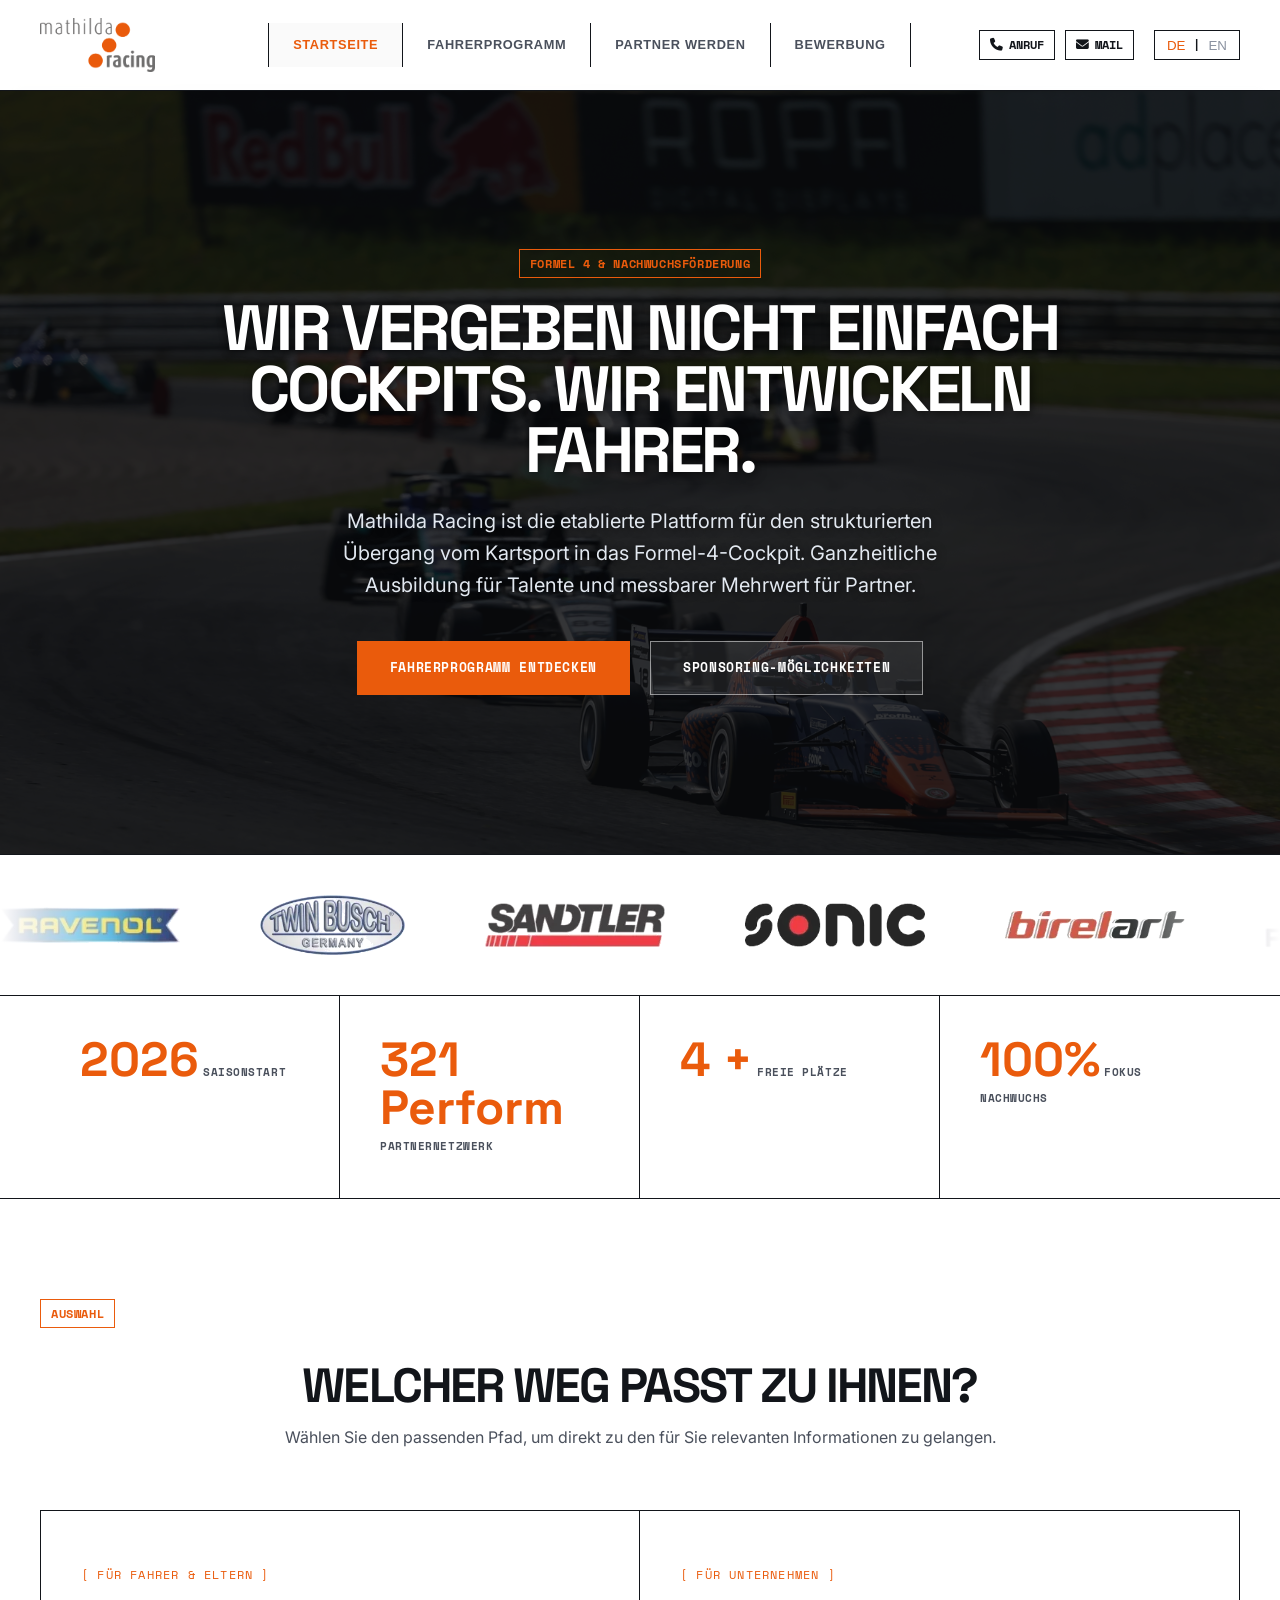
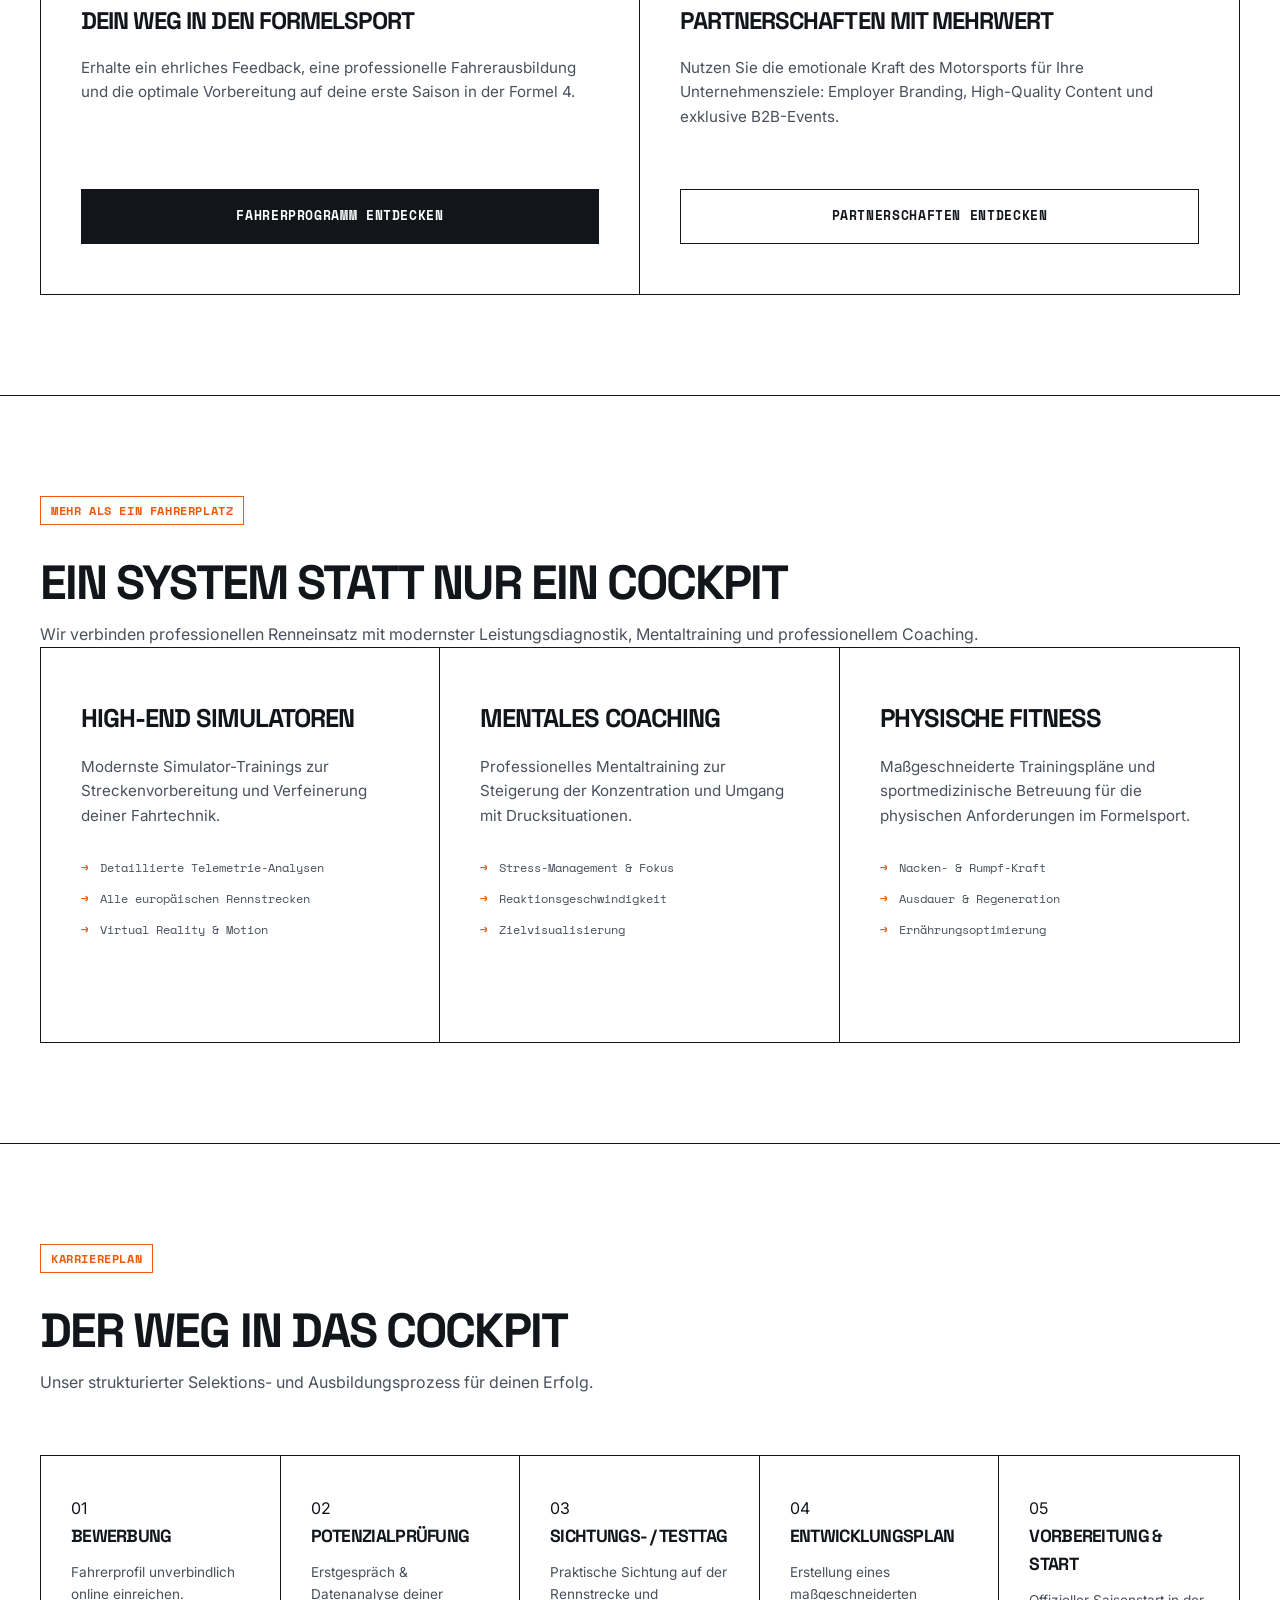
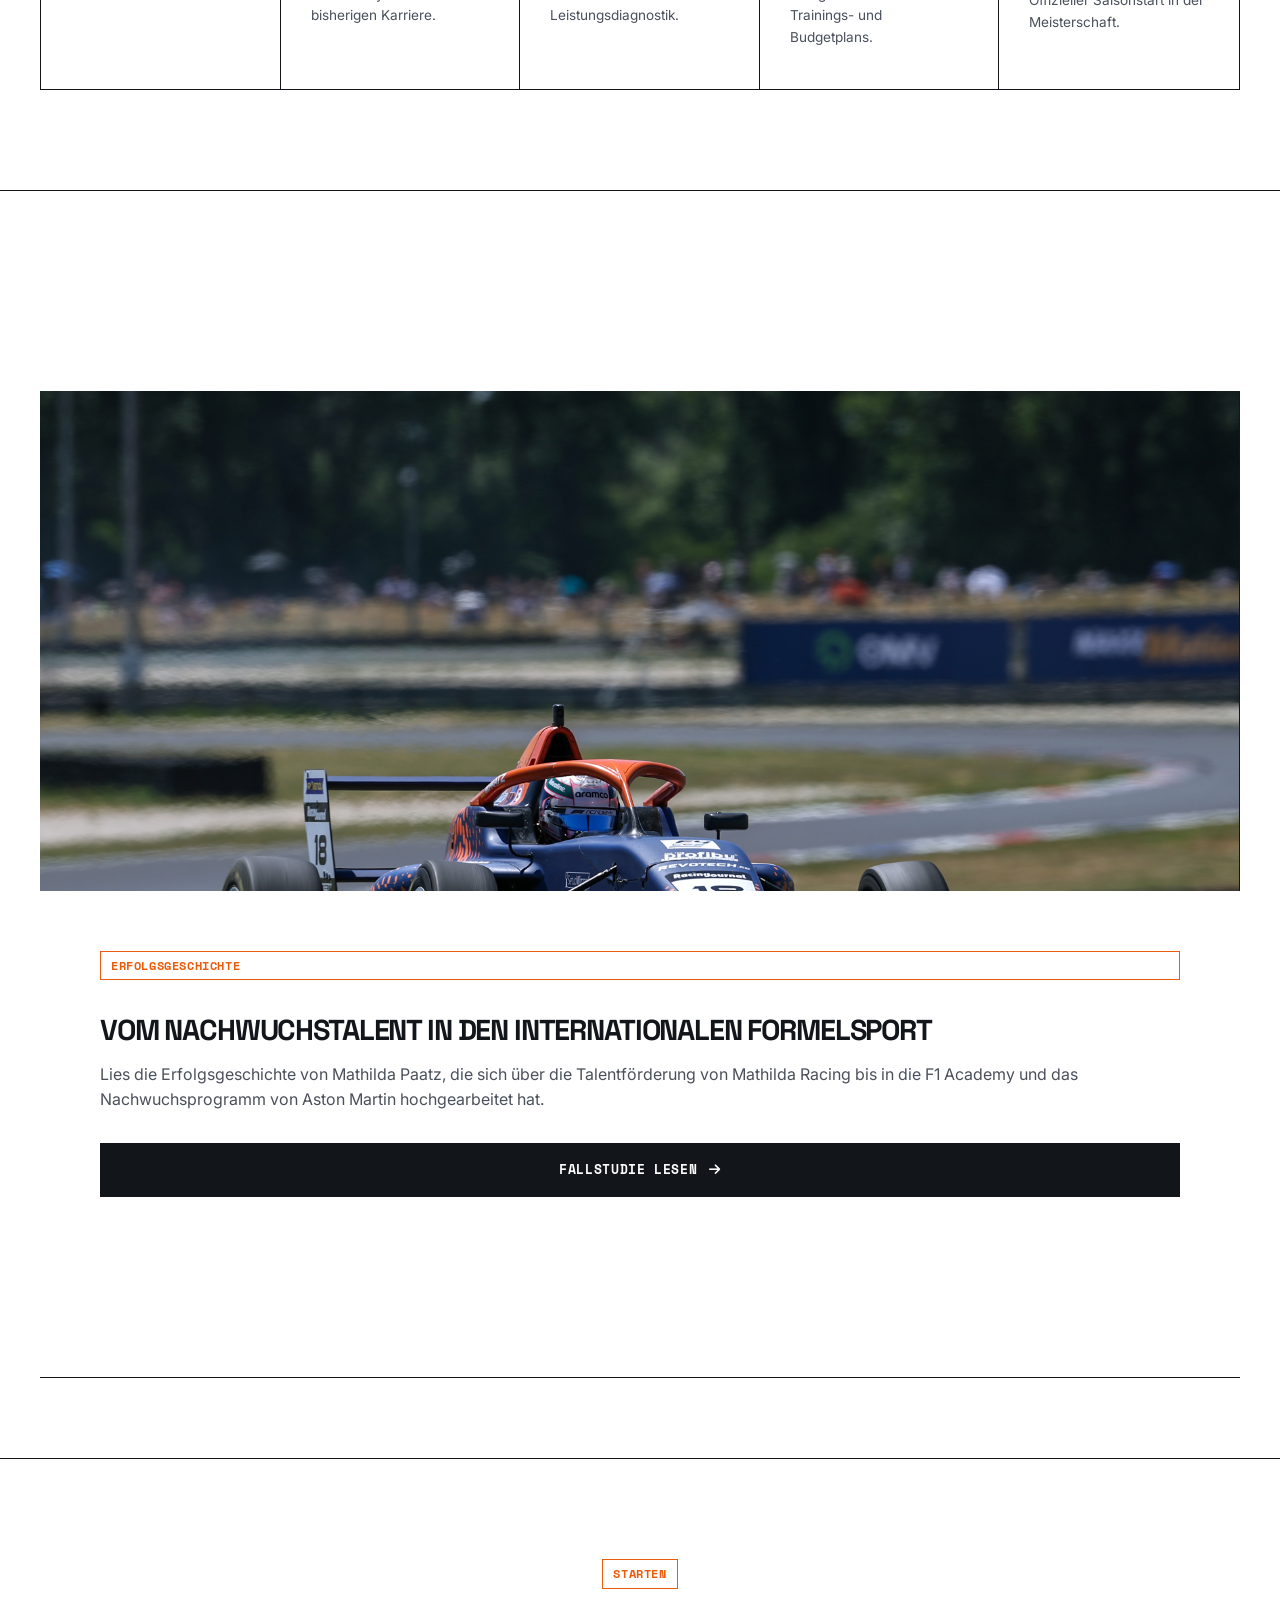
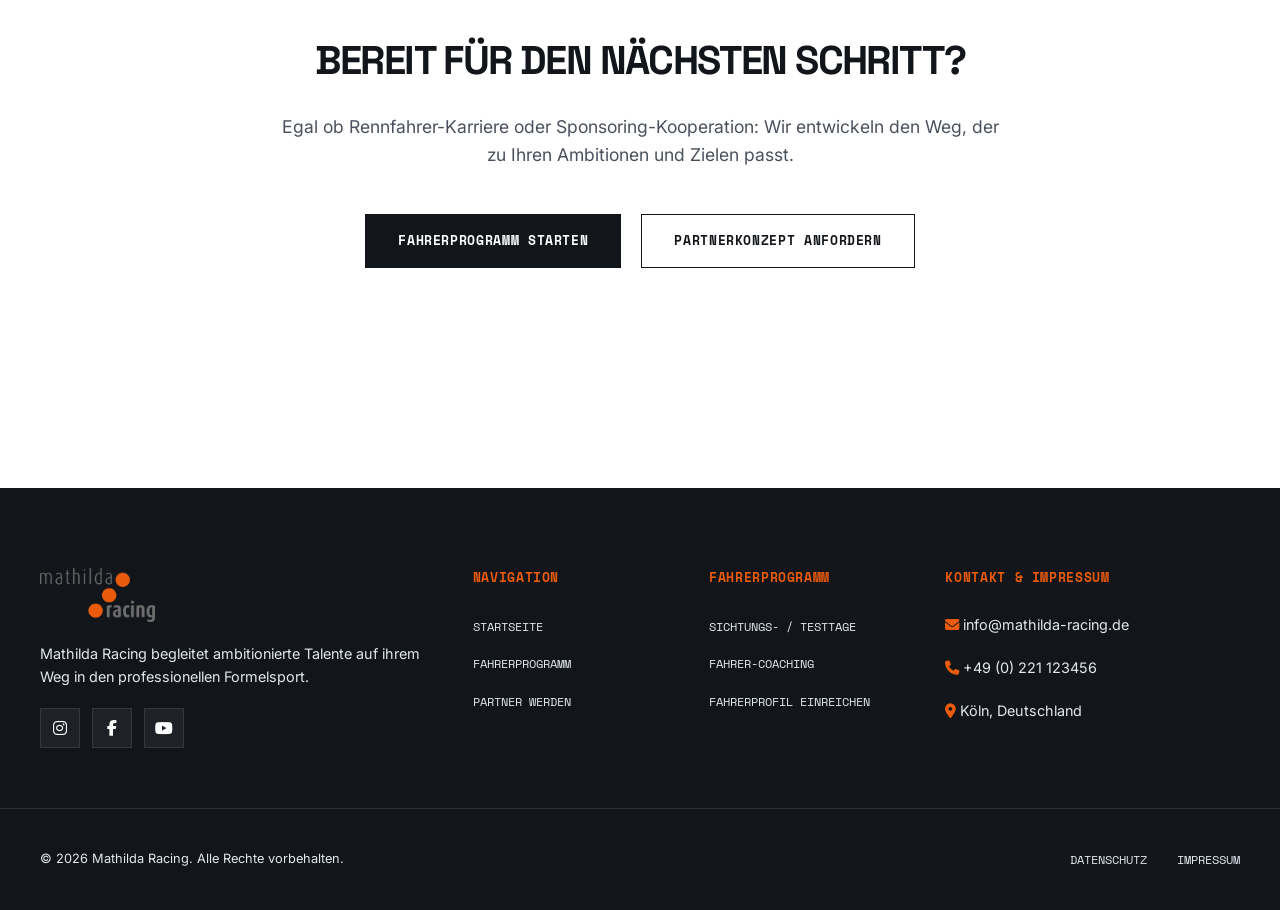
==== index.html @ 058fceb7 "style: eliminate hero page-section padding-bottom leak to center sponsor marquee vertically" ====
<!DOCTYPE html>
<html lang="de">
<head>
  <meta charset="UTF-8">
  <meta name="viewport" content="width=device-width, initial-scale=1.0">
  <title>Mathilda Racing | Fahrerentwicklung & Formel 4 Einstieg</title>
  
  <!-- CSS Link -->
  <link rel="stylesheet" href="style.css">
  
  <!-- FontAwesome Icons via CDN -->
  <link rel="stylesheet" href="https://cdnjs.cloudflare.com/ajax/libs/font-awesome/6.4.0/css/all.min.css">
</head>
<body>

  <!-- HEADER & NAVIGATION -->
  <header>
    <div class="container header-container">
      <a href="index.html" class="logo-wrapper">
        <img src="./downloaded_images/mathildaLogo-min-300x141-1.png" alt="Mathilda Racing Logo" id="site-logo">
      </a>
      
      <nav id="main-nav">
        <ul>
          <li><a href="index.html" class="active">Startseite</a></li>
          <li><a href="fahrerprogramm.html">Fahrerprogramm</a></li>
          <li><a href="partner.html">Partner werden</a></li>
          <li><a href="fahrerprogramm.html#apply" class="btn-navigate">Bewerbung</a></li>
        </ul>
      </nav>

      <div class="header-contact">
        <a href="tel:+49221123456" class="contact-btn"><i class="fas fa-phone"></i> <span>Anruf</span></a>
        <a href="mailto:info@mathilda-racing.de" class="contact-btn"><i class="fas fa-envelope"></i> <span>Mail</span></a>
      </div>

      <div class="lang-switcher">
        <button class="lang-btn active" data-lang="de">DE</button>
        <span class="lang-separator">|</span>
        <button class="lang-btn" data-lang="en">EN</button>
      </div>

      <button class="mobile-nav-toggle" aria-label="Navigation umschalten" id="mobile-toggle">
        <i class="fas fa-bars"></i>
      </button>
    </div>
  </header>

  <!-- MAIN CONTENT SECTIONS -->
  <main>

    <!-- HERO -->
    <section class="page-section active" style="padding-top:0; padding-bottom:0; min-height:85vh; display:flex; align-items:center; position:relative; overflow:hidden;">
      <div class="hero" style="width:100%; min-height:85vh;">
        <div class="hero-slideshow">
          <div class="hero-slide active" style="background-image: url('./downloaded_images/R1PF1729.jpeg');"></div>
          <div class="hero-slide" style="background-image: url('./downloaded_images/R3LF7283.jpeg');"></div>
          <div class="hero-slide" style="background-image: url('./downloaded_images/R5PF5544.jpeg');"></div>
          <div class="hero-slide" style="background-image: url('./downloaded_images/R6PF3329.jpeg');"></div>
        </div>
        <div class="hero-gradient-overlay"></div>
        <div class="container hero-container-inner">
          <div class="hero-content-wrapper" style="max-width:850px;">
            <span class="badge" data-i18n="hero-badge">Formel 4 & Nachwuchsförderung</span>
            <h1 data-i18n="hero-title" style="text-shadow: 2px 2px 10px rgba(0,0,0,0.6);">Wir vergeben nicht einfach Cockpits. Wir entwickeln Fahrer.</h1>
            <p class="sub-headline" data-i18n="hero-sub" style="text-shadow: 1px 1px 8px rgba(0,0,0,0.6);">Mathilda Racing ist die etablierte Plattform für den strukturierten Übergang vom Kartsport in das Formel-4-Cockpit. Ganzheitliche Ausbildung für Talente und messbarer Mehrwert für Partner.</p>
            <div class="hero-ctas">
              <a href="fahrerprogramm.html" class="btn btn-primary" data-i18n="hero-cta-driver">Fahrerprogramm entdecken</a>
              <a href="partner.html" class="btn btn-secondary" data-i18n="hero-cta-partner">Sponsoring-Möglichkeiten</a>
            </div>
          </div>
        </div>
      </div>
    </section>

    <!-- SPONSOREN MARQUEE BANNER -->
    <section class="sponsor-marquee-section">
      <div class="marquee-wrapper">
        <div class="marquee-track">
          <img src="./downloaded_images/ravenol.webp" alt="Ravenol Logo">
          <img src="./downloaded_images/twinbusch.webp" alt="Twin Busch Logo">
          <img src="./downloaded_images/sandtler.webp" alt="Sandtler Logo">
          <img src="./downloaded_images/sonic.webp" alt="Sonic Logo">
          <img src="./downloaded_images/birelart.webp" alt="Birel ART Logo">
          <img src="./downloaded_images/321perform.webp" alt="321 Perform Logo">
          <img src="./downloaded_images/injoy.webp" alt="Injoy Logo">
          <img src="./downloaded_images/profibu.webp" alt="Profibu Logo">
          <img src="./downloaded_images/stadtwaldpraxis.webp" alt="Stadtwaldpraxis Logo">
          <img src="./downloaded_images/tatuus.webp" alt="Tatuus Logo">
          
          <!-- Dupliziert für unendlichen Loop -->
          <img src="./downloaded_images/ravenol.webp" alt="Ravenol Logo">
          <img src="./downloaded_images/twinbusch.webp" alt="Twin Busch Logo">
          <img src="./downloaded_images/sandtler.webp" alt="Sandtler Logo">
          <img src="./downloaded_images/sonic.webp" alt="Sonic Logo">
          <img src="./downloaded_images/birelart.webp" alt="Birel ART Logo">
          <img src="./downloaded_images/321perform.webp" alt="321 Perform Logo">
          <img src="./downloaded_images/injoy.webp" alt="Injoy Logo">
          <img src="./downloaded_images/profibu.webp" alt="Profibu Logo">
          <img src="./downloaded_images/stadtwaldpraxis.webp" alt="Stadtwaldpraxis Logo">
          <img src="./downloaded_images/tatuus.webp" alt="Tatuus Logo">
        </div>
      </div>
    </section>

    <!-- TRUST BANNER -->
    <section class="trust-banner" style="border-bottom: 1px solid var(--border-color); background: var(--bg-primary);">
      <div class="container">
        <div class="trust-grid">
          <div class="trust-item">
            <span class="trust-number">2026</span>
            <span class="trust-text" data-i18n="trust-item-1">Saisonstart</span>
          </div>
          <div class="trust-item">
            <span class="trust-number">321 Perform</span>
            <span class="trust-text" data-i18n="trust-item-2">Partnernetzwerk</span>
          </div>
          <div class="trust-item">
            <span class="trust-number">4 +</span>
            <span class="trust-text" data-i18n="trust-item-3">Freie Plätze</span>
          </div>
          <div class="trust-item">
            <span class="trust-number">100%</span>
            <span class="trust-text" data-i18n="trust-item-4">Fokus Nachwuchs</span>
          </div>
        </div>
      </div>
    </section>

    <!-- AUDIENCE SEGMENTATION (DIE WEICHE) -->
    <section class="segmentation-section" style="padding: 100px 0; border-bottom: 1px solid var(--border-color);">
      <div class="container">
        <span class="badge" data-i18n="seg-badge">Auswahl</span>
        <h2 class="section-title" style="text-align: center;" data-i18n="seg-title">Welcher Weg passt zu Ihnen?</h2>
        <p class="section-subtitle" style="text-align: center; margin-bottom: 60px;" data-i18n="seg-subtitle">Wählen Sie den passenden Pfad, um direkt zu den für Sie relevanten Informationen zu gelangen.</p>
        
        <div class="grid-cards grid-2-col">
          <!-- Column Fahrer -->
          <div class="card" style="display: flex; flex-direction: column; justify-content: space-between;">
            <div>
              <span class="mono-label" style="color: var(--accent); font-family: var(--font-mono); font-size: 0.75rem; text-transform: uppercase;">[ Für Fahrer & Eltern ]</span>
              <h3 style="margin-top: 15px; font-size: 1.5rem;" data-i18n="seg-drv-title">Dein Weg in den Formelsport</h3>
              <p style="margin-top: 15px; font-size: 0.95rem; color: var(--text-secondary); line-height: 1.6;" data-i18n="seg-drv-desc">Erhalte ein ehrliches Feedback, eine professionelle Fahrerausbildung und die optimale Vorbereitung auf deine erste Saison in der Formel 4.</p>
            </div>
            <a href="fahrerprogramm.html" class="btn btn-primary" style="margin-top: 30px; display: block; text-align: center;" data-i18n="seg-drv-btn">Fahrerprogramm entdecken</a>
          </div>
          
          <!-- Column Partner -->
          <div class="card" style="display: flex; flex-direction: column; justify-content: space-between;">
            <div>
              <span class="mono-label" style="color: var(--accent); font-family: var(--font-mono); font-size: 0.75rem; text-transform: uppercase;">[ Für Unternehmen ]</span>
              <h3 style="margin-top: 15px; font-size: 1.5rem;" data-i18n="seg-sp-title">Partnerschaften mit Mehrwert</h3>
              <p style="margin-top: 15px; font-size: 0.95rem; color: var(--text-secondary); line-height: 1.6;" data-i18n="seg-sp-desc">Nutzen Sie die emotionale Kraft des Motorsports für Ihre Unternehmensziele: Employer Branding, High-Quality Content und exklusive B2B-Events.</p>
            </div>
            <a href="partner.html" class="btn btn-secondary" style="margin-top: 30px; display: block; text-align: center;" data-i18n="seg-sp-btn">Partnerschaften entdecken</a>
          </div>
        </div>
      </div>
    </section>

    <!-- OFFERING PREVIEW -->
    <section class="offering-section" style="border-bottom: 1px solid var(--border-color); padding: 100px 0;">
      <div class="container">
        <span class="badge" data-i18n="off-badge">Mehr als ein Fahrerplatz</span>
        <h2 class="section-title" data-i18n="off-title">Ein System statt nur ein Cockpit</h2>
        <p class="section-subtitle" data-i18n="off-subtitle">Wir verbinden professionellen Renneinsatz mit modernster Leistungsdiagnostik, Mentaltraining und professionellem Coaching.</p>
        
        <div class="grid-cards">
          <!-- Card 1 -->
          <div class="card">
            <h3 data-i18n="off-card-1-title">High-End Simulatoren</h3>
            <p data-i18n="off-card-1-desc">Modernste Simulator-Trainings zur Streckenvorbereitung und Verfeinerung deiner Fahrtechnik.</p>
            <ul class="card-list">
              <li data-i18n="off-card-1-feat-1">Detaillierte Telemetrie-Analysen</li>
              <li data-i18n="off-card-1-feat-2">Alle europäischen Rennstrecken</li>
              <li data-i18n="off-card-1-feat-3">Virtual Reality & Motion</li>
            </ul>
          </div>
          
          <!-- Card 2 -->
          <div class="card">
            <h3 data-i18n="off-card-2-title">Mentales Coaching</h3>
            <p data-i18n="off-card-2-desc">Professionelles Mentaltraining zur Steigerung der Konzentration und Umgang mit Drucksituationen.</p>
            <ul class="card-list">
              <li data-i18n="off-card-2-feat-1">Stress-Management & Fokus</li>
              <li data-i18n="off-card-2-feat-2">Reaktionsgeschwindigkeit</li>
              <li data-i18n="off-card-2-feat-3">Zielvisualisierung</li>
            </ul>
          </div>
          
          <!-- Card 3 -->
          <div class="card">
            <h3 data-i18n="off-card-3-title">Physische Fitness</h3>
            <p data-i18n="off-card-3-desc">Maßgeschneiderte Trainingspläne und sportmedizinische Betreuung für die physischen Anforderungen im Formelsport.</p>
            <ul class="card-list">
              <li data-i18n="off-card-3-feat-1">Nacken- & Rumpf-Kraft</li>
              <li data-i18n="off-card-3-feat-2">Ausdauer & Regeneration</li>
              <li data-i18n="off-card-3-feat-3">Ernährungsoptimierung</li>
            </ul>
          </div>
        </div>
      </div>
    </section>

    <!-- TIMELINE (Prozess) -->
    <section class="process-section" style="border-bottom: 1px solid var(--border-color); padding: 100px 0;">
      <div class="container">
        <span class="badge" data-i18n="proc-badge">Karriereplan</span>
        <h2 class="section-title" data-i18n="proc-title">Der Weg in das Cockpit</h2>
        <p class="section-subtitle" data-i18n="proc-subtitle">Unser strukturierter Selektions- und Ausbildungsprozess für deinen Erfolg.</p>
        
        <div class="timeline" style="margin-top: 60px;">
          <!-- Step 1 -->
          <div class="timeline-step">
            <div class="step-badge">01</div>
            <h4 data-i18n="proc-step-1-title">Bewerbung</h4>
            <p data-i18n="proc-step-1-desc">Fahrerprofil unverbindlich online einreichen.</p>
          </div>
          
          <!-- Step 2 -->
          <div class="timeline-step">
            <div class="step-badge">02</div>
            <h4 data-i18n="proc-step-2-title">Potenzialprüfung</h4>
            <p data-i18n="proc-step-2-desc">Erstgespräch & Datenanalyse deiner bisherigen Karriere.</p>
          </div>
          
          <!-- Step 3 -->
          <div class="timeline-step">
            <div class="step-badge">03</div>
            <h4 data-i18n="proc-step-3-title">Sichtungs- / Testtag</h4>
            <p data-i18n="proc-step-3-desc">Praktische Sichtung auf der Rennstrecke und Leistungsdiagnostik.</p>
          </div>
          
          <!-- Step 4 -->
          <div class="timeline-step">
            <div class="step-badge">04</div>
            <h4 data-i18n="proc-step-4-title">Entwicklungsplan</h4>
            <p data-i18n="proc-step-4-desc">Erstellung eines maßgeschneiderten Trainings- und Budgetplans.</p>
          </div>
          
          <!-- Step 5 -->
          <div class="timeline-step">
            <div class="step-badge">05</div>
            <h4 data-i18n="proc-step-5-title">Vorbereitung & Start</h4>
            <p data-i18n="proc-step-5-desc">Offizieller Saisonstart in der Meisterschaft.</p>
          </div>
        </div>
      </div>
    </section>

    <!-- CASE STUDY TEASER CARD -->
    <section class="teaser-section" style="border-bottom: 1px solid var(--border-color); padding: 80px 0;">
      <div class="container">
        <div class="case-study-teaser">
          <div class="teaser-image" style="background-image: url('./downloaded_images/R1PF8914.jpeg'); background-position: center top;"></div>
          <div class="teaser-content" style="padding: 60px;">
            <span class="badge" data-i18n="teaser-badge">Erfolgsgeschichte</span>
            <h3 data-i18n="teaser-title" style="font-size: 1.8rem; margin: 15px 0;">Vom Nachwuchstalent in den internationalen Formelsport</h3>
            <p data-i18n="teaser-desc" style="color: var(--text-secondary); line-height: 1.6; margin-bottom: 30px;">Lies die Erfolgsgeschichte von Mathilda Paatz, die sich über die Talentförderung von Mathilda Racing bis in die F1 Academy und das Nachwuchsprogramm von Aston Martin hochgearbeitet hat.</p>
            <a href="fahrerprogramm.html#case-study" class="btn btn-primary" data-i18n="teaser-btn">Fallstudie lesen <i class="fas fa-arrow-right"></i></a>
          </div>
        </div>
      </div>
    </section>

    <!-- CLOSING CTA BLOCK (Welcher Weg passt zu Ihnen?) -->
    <section class="closing-section" style="padding: 100px 0; text-align: center; background: rgba(255,255,255,0.01);">
      <div class="container" style="max-width: 800px; margin: 0 auto;">
        <span class="badge" data-i18n="close-badge">Starten</span>
        <h2 style="font-size: 2.5rem; margin: 20px 0;" data-i18n="close-title">Bereit für den nächsten Schritt?</h2>
        <p style="color: var(--text-secondary); font-size: 1.1rem; line-height: 1.6; margin-bottom: 45px;" data-i18n="close-desc">Egal ob Rennfahrer-Karriere oder Sponsoring-Kooperation: Wir entwickeln den Weg, der zu Ihren Ambitionen und Zielen passt.</p>
        <div style="display: flex; justify-content: center; gap: 20px;">
          <a href="fahrerprogramm.html" class="btn btn-primary" data-i18n="close-btn-drv">Fahrerprogramm starten</a>
          <a href="partner.html" class="btn btn-secondary" data-i18n="close-btn-sp">Partnerkonzept anfordern</a>
        </div>
      </div>
    </section>

  </main>

  <!-- FOOTER -->
  <footer>
    <div class="container footer-grid">
      <div class="footer-col">
        <div class="logo-wrapper" style="margin-bottom: 20px;">
          <img src="./downloaded_images/mathildaLogo-min-300x141-1.png" alt="Mathilda Racing Logo">
        </div>
        <p>Mathilda Racing begleitet ambitionierte Talente auf ihrem Weg in den professionellen Formelsport.</p>
        <div class="social-links">
          <a href="https://www.instagram.com/mathilda.racing/" target="_blank" class="social-btn" aria-label="Instagram"><i class="fab fa-instagram"></i></a>
          <a href="https://www.facebook.com/mathildaracing/" target="_blank" class="social-btn" aria-label="Facebook"><i class="fab fa-facebook-f"></i></a>
          <a href="https://www.youtube.com/" target="_blank" class="social-btn" aria-label="YouTube"><i class="fab fa-youtube"></i></a>
        </div>
      </div>

      <div class="footer-col">
        <h4>Navigation</h4>
        <ul class="footer-links">
          <li><a href="index.html">Startseite</a></li>
          <li><a href="fahrerprogramm.html">Fahrerprogramm</a></li>
          <li><a href="partner.html">Partner werden</a></li>
        </ul>
      </div>

      <div class="footer-col">
        <h4>Fahrerprogramm</h4>
        <ul class="footer-links">
          <li><a href="fahrerprogramm.html#program">Sichtungs- / Testtage</a></li>
          <li><a href="fahrerprogramm.html#program">Fahrer-Coaching</a></li>
          <li><a href="fahrerprogramm.html#apply">Fahrerprofil einreichen</a></li>
        </ul>
      </div>

      <div class="footer-col">
        <h4>Kontakt & Impressum</h4>
        <p><i class="fas fa-envelope text-accent"></i> info@mathilda-racing.de</p>
        <p><i class="fas fa-phone text-accent"></i> +49 (0) 221 123456</p>
        <p><i class="fas fa-location-dot text-accent"></i> Köln, Deutschland</p>
      </div>
    </div>

    <div class="container footer-bottom">
      <p>&copy; 2026 Mathilda Racing. Alle Rechte vorbehalten.</p>
      <div class="footer-legal-links">
        <a href="datenschutz.html">Datenschutz</a>
        <a href="impressum.html">Impressum</a>
      </div>
    </div>
  </footer>

  <!-- Script initialization -->
  <script src="translations.js"></script>
  <script src="app.js"></script>
</body>
</html>
---- style.css ----
@import url('https://fonts.googleapis.com/css2?family=Inter:wght@300;400;500;600;700&family=Space+Grotesk:wght@500;700;800&family=Space+Mono:wght@400;700&display=swap');

:root {
  --bg-primary: #ffffff;
  --bg-secondary: #fafafa;
  --bg-tertiary: #f2f2f5;
  --bg-card: #ffffff;
  
  --border-color: #12151a;
  --border-muted: #e2e8f0;
  
  --accent: #ea5b0c;
  --accent-hover: #ff7324;
  --accent-rgb: 234, 91, 12;
  
  --text-primary: #12151a;
  --text-secondary: #4a505c;
  --text-muted: #8a92a0;
  
  --font-display: 'Space Grotesk', sans-serif;
  --font-mono: 'Space Mono', monospace;
  --font-body: 'Inter', sans-serif;
  
  --transition: all 0.25s cubic-bezier(0.16, 1, 0.3, 1);
  --max-width: 1300px;
}

html {
  overflow-x: hidden;
  scroll-behavior: smooth;
}

* {
  box-sizing: border-box;
  margin: 0;
  padding: 0;
}

body {
  font-family: var(--font-body);
  background-color: var(--bg-primary);
  color: var(--text-primary);
  line-height: 1.6;
  overflow-x: hidden;
}

/* Custom Scrollbar */
::-webkit-scrollbar {
  width: 8px;
}
::-webkit-scrollbar-track {
  background: var(--bg-secondary);
}
::-webkit-scrollbar-thumb {
  background: var(--border-color);
}

/* Typography & Structural Elements */
h1, h2, h3, h4, h5, h6 {
  font-family: var(--font-display);
  font-weight: 800;
  letter-spacing: -0.04em; /* Tight editorial letter spacing */
  text-transform: uppercase;
  color: var(--text-primary);
}

p {
  color: var(--text-secondary);
}

a {
  color: inherit;
  text-decoration: none;
  transition: var(--transition);
}

img {
  max-width: 100%;
  height: auto;
  display: block;
}

.container {
  max-width: var(--max-width);
  margin: 0 auto;
  padding: 0 40px;
}

.text-accent {
  color: var(--accent);
}

/* Structural Badges */
.badge {
  display: inline-block;
  font-family: var(--font-mono);
  font-size: 0.75rem;
  font-weight: 700;
  text-transform: uppercase;
  color: var(--accent);
  background: transparent;
  border: 1px solid var(--accent);
  padding: 4px 10px;
  margin-bottom: 20px;
  letter-spacing: 0.05em;
}

.mono-label {
  font-family: var(--font-mono);
  font-size: 0.75rem;
  text-transform: uppercase;
  color: var(--text-muted);
  letter-spacing: 0.1em;
}

/* Custom Buttons (Editorial look) */
.btn {
  display: inline-flex;
  align-items: center;
  justify-content: center;
  padding: 16px 32px;
  font-family: var(--font-mono);
  font-weight: 700;
  font-size: 0.8rem;
  text-transform: uppercase;
  letter-spacing: 0.05em;
  cursor: pointer;
  transition: var(--transition);
  border-radius: 0;
  border: 1px solid var(--border-color);
  gap: 12px;
}

.btn-primary {
  background-color: var(--border-color);
  color: #ffffff;
}

.btn-primary:hover {
  background-color: var(--accent);
  border-color: var(--accent);
}

.btn-secondary {
  background-color: transparent;
  color: var(--text-primary);
}

.btn-secondary:hover {
  background-color: var(--bg-tertiary);
}

/* Header & Navigation */
header {
  position: fixed;
  top: 0;
  left: 0;
  width: 100%;
  z-index: 1000;
  background: rgba(255, 255, 255, 0.9);
  backdrop-filter: blur(10px);
  border-bottom: 1px solid var(--border-color);
  transition: var(--transition);
}

header.scrolled {
  padding: 5px 0;
}

.header-container {
  display: flex;
  justify-content: space-between;
  align-items: center;
  height: 90px;
  transition: var(--transition);
}

header.scrolled .header-container {
  height: 70px;
}

.logo-wrapper {
  display: flex;
  align-items: center;
  margin-right: 45px;
}

.logo-wrapper img {
  height: 54px;
  width: auto;
  object-fit: contain;
}

header.scrolled .logo-wrapper img {
  height: 44px;
}

nav {
  margin-left: auto;
  margin-right: auto;
}

nav ul {
  display: flex;
  list-style: none;
  border-left: 1px solid var(--border-color);
}

nav ul li {
  border-right: 1px solid var(--border-color);
}

nav ul li a {
  display: block;
  padding: 12px 24px;
  font-family: 'Plus Jakarta Sans', sans-serif;
  font-weight: 700;
  font-size: 0.8rem;
  text-transform: uppercase;
  letter-spacing: 0.05em;
  color: var(--text-secondary);
  white-space: nowrap;
}

nav ul li a:hover, nav ul li a.active {
  color: var(--accent);
  background: var(--bg-secondary);
}

.mobile-nav-toggle {
  display: none;
  background: transparent;
  border: 1px solid var(--border-color);
  width: 44px;
  height: 44px;
  color: var(--text-primary);
  font-size: 1.2rem;
  cursor: pointer;
  align-items: center;
  justify-content: center;
}

/* Main Area */
main {
  margin-top: 90px;
}

.page-section {
  display: none;
  opacity: 0;
  transition: opacity 0.4s ease;
  padding: 100px 0;
}

#home.page-section {
  padding: 0;
}

.page-section.active {
  display: block;
  opacity: 1;
}

/* ----------------- SECTION: HOME ----------------- */
/* Hero Section (Centered Dark Layout) */
.hero {
  position: relative;
  min-height: 85vh;
  display: flex;
  align-items: center;
  justify-content: center;
  text-align: center;
  border-bottom: 1px solid var(--border-color);
  overflow: hidden;
}

.hero-slideshow {
  position: absolute;
  top: 0;
  left: 0;
  width: 100%;
  height: 100%;
  z-index: 1;
  overflow: hidden;
  background-color: #0c0d10; /* Dark background prevents white-flashing during transitions */
}

.hero-slide {
  position: absolute;
  top: 0;
  left: 0;
  width: 100%;
  height: 100%;
  background-size: cover;
  background-position: center 38%; /* Vertically centers the drivers' faces/helmets */
  transform-origin: center 38%;    /* Zooms in/out directly from the faces to prevent cropping during animation */
  opacity: 0;
  transition: opacity 1.5s ease-in-out; /* Smooth cross-fade transition */
  filter: brightness(0.32) contrast(1.05); /* Darkened for strong contrast */
  transform: scale(1.02);
  animation: slowZoom 20s infinite alternate ease-in-out; /* Continuous zoom prevents snapping on class toggle */
}

.hero-slide.active {
  opacity: 1;
}

.hero-gradient-overlay {
  position: absolute;
  top: 0;
  left: 0;
  width: 100%;
  height: 100%;
  z-index: 2;
  background: rgba(18, 21, 26, 0.45); /* Extra dark layer */
}

.hero-container-inner {
  position: relative;
  z-index: 3;
  width: 100%;
  display: flex;
  justify-content: center;
}

.hero-content-wrapper {
  max-width: 850px;
  display: flex;
  flex-direction: column;
  align-items: center;
  text-align: center;
}

.hero h1 {
  font-size: 4rem;
  line-height: 0.95;
  margin-bottom: 24px;
  font-weight: 800;
  color: #ffffff !important;
}

.hero .text-gradient {
  background: linear-gradient(135deg, #ffffff 45%, #ffb380 100%);
  -webkit-background-clip: text;
  -webkit-text-fill-color: transparent;
}

.hero .sub-headline {
  font-size: 1.25rem;
  color: #e2e8f0; /* Crisp light silver for readability */
  margin-bottom: 40px;
  max-width: 650px;
}

.hero-ctas {
  display: flex;
  justify-content: center;
  gap: 20px;
}

.hero-ctas .btn-primary {
  background-color: var(--accent) !important;
  border-color: var(--accent) !important;
  color: #ffffff !important;
}

.hero-ctas .btn-primary:hover {
  background-color: var(--accent-hover) !important;
  border-color: var(--accent-hover) !important;
}

.hero-ctas .btn-secondary {
  color: #ffffff !important;
  border: 1px solid rgba(255, 255, 255, 0.5) !important;
  background: rgba(255, 255, 255, 0.08) !important;
}

.hero-ctas .btn-secondary:hover {
  background: #ffffff !important;
  color: #000000 !important;
  border-color: #ffffff !important;
}

/* Trust Banner (Datasheet layout) */
.trust-banner {
  background: var(--bg-secondary);
  border-bottom: 1px solid var(--border-color);
}

.trust-grid {
  display: grid;
  grid-template-columns: repeat(4, 1fr);
}

.trust-item {
  padding: 40px;
  border-right: 1px solid var(--border-color);
}

.trust-item:last-child {
  border-right: none;
}

.trust-number {
  font-family: var(--font-display);
  font-size: 3rem;
  font-weight: 800;
  color: var(--accent);
  line-height: 1;
  margin-bottom: 10px;
}

.trust-text {
  font-family: var(--font-mono);
  font-size: 0.7rem;
  color: var(--text-secondary);
  text-transform: uppercase;
  letter-spacing: 0.05em;
  font-weight: 700;
}

/* Offering / Bento Grid (Strict Outlines) */
.offering-section {
  padding: 120px 0;
  border-bottom: 1px solid var(--border-color);
}

.section-header-editorial {
  display: flex;
  justify-content: space-between;
  align-items: flex-end;
  margin-bottom: 60px;
  border-bottom: 1px solid var(--border-color);
  padding-bottom: 30px;
}

.section-title {
  font-size: 3rem;
}

.grid-cards {
  display: grid;
  grid-template-columns: repeat(3, 1fr);
  border: 1px solid var(--border-color);
}

.grid-cards.grid-2-col {
  grid-template-columns: repeat(2, 1fr);
}

.card {
  background: var(--bg-card);
  padding: 50px 40px;
  border-right: 1px solid var(--border-color);
  transition: var(--transition);
  display: flex;
  flex-direction: column;
}

.card:last-child {
  border-right: none;
}

.card:hover {
  background: var(--bg-secondary);
}

.card-icon {
  font-size: 2.5rem;
  color: var(--accent);
  margin-bottom: 30px;
}

.card h3 {
  font-size: 1.6rem;
  margin-bottom: 16px;
}

.card p {
  font-size: 0.95rem;
  margin-bottom: 30px;
  flex-grow: 1;
}

.card-list {
  list-style: none;
  margin-bottom: 40px;
}

.card-list li {
  font-family: var(--font-mono);
  font-size: 0.75rem;
  color: var(--text-secondary);
  margin-bottom: 12px;
  display: flex;
  align-items: center;
  gap: 12px;
}

.card-list li::before {
  content: '→';
  color: var(--accent);
  font-weight: bold;
}

/* Timeline Flow (Structural Grid) */
.process-section {
  padding: 120px 0;
  border-bottom: 1px solid var(--border-color);
}

.timeline {
  display: grid;
  grid-template-columns: repeat(5, 1fr);
  border: 1px solid var(--border-color);
  margin-top: 60px;
}

.timeline-step {
  padding: 40px 30px;
  border-right: 1px solid var(--border-color);
  position: relative;
  transition: var(--transition);
}

.timeline-step:last-child {
  border-right: none;
}

.timeline-step:hover {
  background: var(--bg-secondary);
}

.timeline-number {
  font-family: var(--font-mono);
  font-size: 2.5rem;
  font-weight: 700;
  color: var(--accent);
  margin-bottom: 20px;
  opacity: 0.3;
  transition: var(--transition);
}

.timeline-step:hover .timeline-number {
  opacity: 1;
}

.timeline-step h4 {
  font-size: 1.1rem;
  margin-bottom: 12px;
}

.timeline-step p {
  font-size: 0.85rem;
}

/* Case Study Teaser Box (Editorial Asymmetrical) */
.case-study-teaser {
  padding: 120px 0;
  border-bottom: 1px solid var(--border-color);
}

.teaser-box {
  display: grid;
  grid-template-columns: 1.1fr 1fr;
  border: 1px solid var(--border-color);
}

.teaser-image {
  height: 100%;
  min-height: 500px;
  background-size: cover;
  background-position: center top; /* Align to top to prevent cropping heads or cars */
  border-right: 1px solid var(--border-color);
}

.teaser-content {
  padding: 60px;
  display: flex;
  flex-direction: column;
  justify-content: center;
}

.teaser-content h3 {
  font-size: 2.2rem;
  margin-bottom: 20px;
  line-height: 1.1;
}

.teaser-content p {
  margin-bottom: 40px;
}

/* Call to Action Block */
.cta-block {
  text-align: center;
  padding: 150px 40px;
  background: var(--bg-secondary);
  border-bottom: 1px solid var(--border-color);
}

.cta-block h2 {
  font-size: 3.5rem;
  line-height: 0.95;
  margin-bottom: 24px;
}

.cta-block p {
  max-width: 600px;
  margin: 0 auto 40px;
  font-size: 1.1rem;
}

/* ----------------- SECTION: PROGRAM ----------------- */
.phases-grid {
  display: grid;
  grid-template-columns: repeat(3, 1fr);
  border: 1px solid var(--border-color);
  margin-top: 60px;
  margin-bottom: 80px;
}

.phase-card {
  padding: 50px 40px;
  border-right: 1px solid var(--border-color);
  background: var(--bg-card);
}

.phase-card:last-child {
  border-right: none;
}

.phase-header {
  display: flex;
  justify-content: space-between;
  align-items: flex-end;
  margin-bottom: 30px;
  border-bottom: 1px solid var(--border-color);
  padding-bottom: 20px;
}

.phase-number {
  font-family: var(--font-mono);
  font-size: 2rem;
  color: var(--accent);
  opacity: 0.5;
}

.phase-card h3 {
  font-size: 1.5rem;
}

.phase-list {
  list-style: none;
}

.phase-list li {
  font-size: 0.95rem;
  color: var(--text-secondary);
  padding: 12px 0;
  border-bottom: 1px solid var(--border-muted);
  display: flex;
  align-items: flex-start;
  gap: 12px;
}

.phase-list li:last-child {
  border-bottom: none;
}

.phase-list li::before {
  content: '▸';
  color: var(--accent);
}

/* Parent Info Center */
.parent-info-box {
  border: 1px solid var(--border-color);
  padding: 60px;
  margin: 80px 0;
  background: var(--bg-secondary);
}

.parent-info-content h3 {
  font-size: 2rem;
  margin-bottom: 20px;
  display: flex;
  align-items: center;
  gap: 16px;
}

.parent-info-grid {
  display: grid;
  grid-template-columns: repeat(2, 1fr);
  gap: 40px;
  margin-top: 40px;
}

.parent-item h4 {
  font-size: 1.15rem;
  margin-bottom: 12px;
}

.parent-item p {
  font-size: 0.9rem;
}

/* Pathways & Pricing */
.pathway-section {
  padding: 100px 0;
}

.pricing-grid {
  display: grid;
  grid-template-columns: repeat(4, 1fr);
  border: 1px solid var(--border-color);
  margin-top: 60px;
}

.partner-pricing .pricing-grid {
  grid-template-columns: repeat(3, 1fr);
}

.price-card {
  background: var(--bg-card);
  padding: 40px 30px;
  border-right: 1px solid var(--border-color);
  text-align: left;
  display: flex;
  flex-direction: column;
  position: relative;
}

.price-card:last-child {
  border-right: none;
}

.price-card.featured {
  background: var(--bg-secondary);
}

.price-card.featured::after {
  content: '[ BEST OPTION ]';
  position: absolute;
  top: 24px;
  right: 24px;
  font-family: var(--font-mono);
  font-weight: 700;
  font-size: 0.65rem;
  color: var(--accent);
}

.price-card h3 {
  font-size: 1.3rem;
  margin-bottom: 8px;
}

.price-card p {
  font-size: 0.9rem;
  color: var(--text-secondary);
  line-height: 1.5;
  min-height: 65px; /* Ensures all descriptions take up the same vertical space for perfect grid alignment */
  margin-bottom: 20px;
}

.price-tag {
  font-family: var(--font-mono);
  font-size: 1.25rem;
  font-weight: 700;
  color: var(--accent);
  margin: 20px 0;
  border-bottom: 1px solid var(--border-color);
  padding-bottom: 10px;
}

.price-features {
  list-style: none;
  margin-bottom: 30px;
  flex-grow: 1;
}

.price-features li {
  font-size: 0.85rem;
  color: var(--text-secondary);
  margin-bottom: 12px;
  display: flex;
  gap: 8px;
}

.price-features li::before {
  content: '·';
  color: var(--accent);
  font-weight: 900;
}

/* ----------------- SECTION: FAHRER ----------------- */
.case-study-hero {
  display: grid;
  grid-template-columns: 1.1fr 1fr;
  border: 1px solid var(--border-color);
  margin-top: 60px;
  margin-bottom: 60px;
}

.case-study-media {
  display: flex;
}

.case-study-media img {
  width: 100%;
  height: 100%;
  min-height: 500px;
  object-fit: cover;
  object-position: center top; /* Prevent Mathilda's head from being cut off in portrait photo */
  border-right: 1px solid var(--border-color);
}

.case-study-text {
  padding: 60px;
  display: flex;
  flex-direction: column;
  justify-content: center;
}

.case-study-text h2 {
  font-size: 2.5rem;
  margin-bottom: 20px;
  line-height: 1.05;
}

.driver-stats-grid {
  display: grid;
  grid-template-columns: repeat(2, 1fr);
  border: 1px solid var(--border-color);
  margin-bottom: 100px;
}

.stats-card {
  padding: 50px;
  border-right: 1px solid var(--border-color);
}

.stats-card:last-child {
  border-right: none;
}

.stats-card h3 {
  font-size: 1.5rem;
  margin-bottom: 24px;
  border-bottom: 1px solid var(--border-color);
  padding-bottom: 15px;
}

.stats-list li {
  display: flex;
  justify-content: space-between;
  padding: 12px 0;
  border-bottom: 1px solid var(--border-muted);
  font-size: 0.95rem;
}

.stats-label {
  font-family: var(--font-mono);
  font-size: 0.75rem;
  color: var(--text-muted);
}

.stats-value {
  font-weight: 700;
}

/* Image Slider Gallery */
.gallery-section {
  padding: 100px 0;
  border-top: 1px solid var(--border-color);
}

.carousel-container {
  position: relative;
  margin-top: 60px;
  border: 1px solid var(--border-color);
  overflow: hidden;
}

.carousel-track {
  display: flex;
  transition: transform 0.5s cubic-bezier(0.16, 1, 0.3, 1);
  height: 600px;
}

.carousel-slide {
  min-width: 100%;
  height: 100%;
  position: relative;
}

.carousel-slide img {
  width: 100%;
  height: 100%;
  object-fit: cover;
}

.carousel-caption {
  position: absolute;
  bottom: 0;
  left: 0;
  right: 0;
  background: linear-gradient(transparent, rgba(18, 21, 26, 0.9));
  padding: 40px;
  color: #ffffff;
}

.carousel-caption h4 {
  font-size: 1.5rem;
  margin-bottom: 8px;
  color: #ffffff;
}

.carousel-caption p {
  color: var(--border-muted);
}

.carousel-btn {
  position: absolute;
  top: 50%;
  transform: translateY(-50%);
  background: var(--border-color);
  border: none;
  color: #ffffff;
  width: 60px;
  height: 60px;
  display: flex;
  align-items: center;
  justify-content: center;
  cursor: pointer;
  z-index: 10;
  font-size: 1.2rem;
  transition: var(--transition);
}

.carousel-btn:hover {
  background: var(--accent);
}

.carousel-btn.prev {
  left: 0;
}

.carousel-btn.next {
  right: 0;
}

/* ----------------- SECTION: PARTNER ----------------- */
.partner-pitch {
  display: grid;
  grid-template-columns: 1.2fr 1fr;
  border: 1px solid var(--border-color);
  margin-top: 60px;
  margin-bottom: 60px;
}

.pitch-text {
  padding: 60px;
  display: flex;
  flex-direction: column;
  justify-content: center;
  border-right: 1px solid var(--border-color);
}

.pitch-text h2 {
  font-size: 2.5rem;
  margin-bottom: 20px;
}

.pitch-image {
  height: 100%;
  min-height: 500px;
  background-size: cover;
  background-position: center;
}

.options-grid {
  display: grid;
  grid-template-columns: repeat(3, 1fr);
  border: 1px solid var(--border-color);
}

.option-card {
  padding: 50px 40px;
  border-right: 1px solid var(--border-color);
  background: var(--bg-card);
}

.option-card:last-child {
  border-right: none;
}

.option-icon {
  font-size: 2.5rem;
  color: var(--accent);
  margin-bottom: 24px;
}

.option-card h3 {
  font-size: 1.4rem;
  margin-bottom: 12px;
}

/* Logos list style */
.logo-showcase {
  padding: 100px 0;
  border-top: 1px solid var(--border-color);
}

.logo-grid {
  display: grid;
  grid-template-columns: repeat(5, 1fr);
  border: 1px solid var(--border-color);
  margin-top: 50px;
}

.logo-item {
  background: var(--bg-card);
  border-right: 1px solid var(--border-color);
  padding: 30px;
  display: flex;
  align-items: center;
  justify-content: center;
  height: 120px;
  transition: var(--transition);
}

.logo-item:last-child {
  border-right: none;
}

.logo-item img {
  max-height: 50px;
  max-width: 100%;
  object-fit: contain;
  filter: grayscale(1) contrast(1.2);
  opacity: 0.6;
  transition: var(--transition);
}

.logo-item:hover img {
  filter: grayscale(0) contrast(1);
  opacity: 1;
}

/* ----------------- SECTION: BEWERBUNG ----------------- */
.forms-container {
  max-width: 800px;
  margin: 60px auto 0;
}

.form-toggle-wrapper {
  display: grid;
  grid-template-columns: repeat(2, 1fr);
  border: 1px solid var(--border-color);
  margin-bottom: 40px;
}

.form-toggle-btn {
  padding: 18px;
  background: transparent;
  border: none;
  color: var(--text-secondary);
  font-family: var(--font-mono);
  font-weight: 700;
  font-size: 0.8rem;
  cursor: pointer;
  transition: var(--transition);
  text-transform: uppercase;
  letter-spacing: 0.05em;
  border-right: 1px solid var(--border-color);
}

.form-toggle-btn:last-child {
  border-right: none;
}

.form-toggle-btn.active {
  background: var(--border-color);
  color: #ffffff;
}

.contact-form-section {
  display: none;
  border: 1px solid var(--border-color);
  padding: 50px;
  background: var(--bg-card);
}

.contact-form-section.active {
  display: block;
}

.contact-form-section h3 {
  font-size: 1.8rem;
  margin-bottom: 30px;
  border-bottom: 1px solid var(--border-color);
  padding-bottom: 15px;
}

.form-group {
  margin-bottom: 24px;
}

.form-row {
  display: grid;
  grid-template-columns: repeat(2, 1fr);
  gap: 24px;
}

label {
  display: block;
  font-family: var(--font-mono);
  font-size: 0.7rem;
  font-weight: 700;
  text-transform: uppercase;
  margin-bottom: 8px;
  color: var(--text-secondary);
  letter-spacing: 0.05em;
}

input[type="text"],
input[type="email"],
input[type="number"],
input[type="tel"],
select,
textarea {
  width: 100%;
  padding: 16px;
  background: var(--bg-secondary);
  border: 1px solid var(--border-color);
  border-radius: 0;
  color: var(--text-primary);
  font-family: var(--font-body);
  font-size: 0.9rem;
  transition: var(--transition);
}

input:focus,
select:focus,
textarea:focus {
  outline: none;
  border-color: var(--accent);
  background: var(--bg-primary);
}

.file-upload-wrapper {
  border: 1px dashed var(--border-color);
  padding: 40px;
  text-align: center;
  background: var(--bg-secondary);
  cursor: pointer;
  transition: var(--transition);
}

.file-upload-wrapper:hover {
  background: var(--bg-tertiary);
}

.file-upload-wrapper i {
  font-size: 2rem;
  color: var(--text-muted);
  margin-bottom: 12px;
  display: block;
}

.form-feedback {
  margin-top: 30px;
  padding: 24px;
  border: 1px solid var(--border-color);
  display: none;
}

.form-feedback.success {
  background: rgba(234, 91, 12, 0.05);
  border-color: var(--accent);
  color: var(--text-primary);
  display: block;
}

/* ----------------- SECTION: FAQS ----------------- */
.faq-search {
  max-width: 600px;
  margin: 50px auto 40px;
}

.faq-search input {
  padding: 16px 24px;
  font-family: var(--font-mono);
}

.faq-list {
  max-width: 800px;
  margin: 0 auto;
  border-top: 1px solid var(--border-color);
}

.faq-item {
  border-bottom: 1px solid var(--border-color);
  background: var(--bg-card);
  transition: var(--transition);
}

.faq-question {
  padding: 24px;
  cursor: pointer;
  display: flex;
  justify-content: space-between;
  align-items: center;
  font-family: var(--font-display);
  font-weight: 800;
  font-size: 1.1rem;
}

.faq-answer {
  max-height: 0;
  overflow: hidden;
  transition: max-height 0.4s cubic-bezier(0.16, 1, 0.3, 1);
  background: var(--bg-secondary);
  border-top: 1px solid transparent;
}

.faq-answer-inner {
  padding: 24px 30px;
  font-size: 0.95rem;
  color: var(--text-secondary);
}

.faq-item.active .faq-answer {
  max-height: 500px;
  border-top-color: var(--border-color);
}

.faq-toggle-icon {
  font-family: var(--font-mono);
  font-size: 1.2rem;
  color: var(--text-muted);
  transition: var(--transition);
}

.faq-item.active .faq-toggle-icon {
  transform: rotate(45deg);
  color: var(--accent);
}

/* ----------------- FOOTER ----------------- */
footer {
  background: var(--border-color);
  color: #ffffff;
  padding: 80px 0 40px;
  margin-top: 120px;
}

.footer-grid {
  display: grid;
  grid-template-columns: 2fr 1fr 1fr 1.5fr;
  gap: 40px;
  margin-bottom: 60px;
}

.footer-col h4 {
  font-family: var(--font-mono);
  font-size: 0.8rem;
  margin-bottom: 24px;
  color: var(--accent);
  letter-spacing: 0.05em;
}

.footer-col p {
  font-size: 0.9rem;
  margin-bottom: 20px;
  color: var(--border-muted);
}

.footer-links {
  list-style: none;
}

.footer-links li {
  margin-bottom: 12px;
}

.footer-links li a {
  font-family: var(--font-mono);
  font-size: 0.75rem;
  color: var(--border-muted);
  text-transform: uppercase;
}

.footer-links li a:hover {
  color: var(--accent);
}

.social-links {
  display: flex;
  gap: 12px;
}

.social-btn {
  width: 40px;
  height: 40px;
  background: rgba(255, 255, 255, 0.05);
  border: 1px solid rgba(255, 255, 255, 0.1);
  display: flex;
  align-items: center;
  justify-content: center;
  transition: var(--transition);
  color: #ffffff;
}

.social-btn:hover {
  background: var(--accent);
  border-color: var(--accent);
  color: #000000;
}

.footer-bottom {
  border-top: 1px solid rgba(255, 255, 255, 0.1);
  padding-top: 40px;
  display: flex;
  justify-content: space-between;
  align-items: center;
}

.footer-bottom p {
  font-size: 0.8rem;
  color: var(--border-muted);
}

.footer-legal-links {
  display: flex;
  gap: 30px;
}

.footer-legal-links a {
  font-family: var(--font-mono);
  font-size: 0.75rem;
  color: var(--border-muted);
  text-transform: uppercase;
}

/* Header Contact Buttons */
.header-contact {
  display: flex;
  align-items: center;
  gap: 10px;
}

.contact-btn {
  display: inline-flex;
  align-items: center;
  gap: 6px;
  font-family: var(--font-mono);
  font-size: 0.75rem;
  font-weight: 700;
  color: var(--text-primary);
  border: 1px solid var(--border-color);
  padding: 4px 10px;
  transition: var(--transition);
  text-transform: uppercase;
}

.contact-btn:hover {
  border-color: var(--accent);
  color: var(--accent);
}

.contact-btn i {
  font-size: 0.8rem;
}

/* Language Switcher */
.lang-switcher {
  display: flex;
  align-items: center;
  font-family: var(--font-mono);
  font-size: 0.75rem;
  font-weight: 700;
  margin-left: 20px;
  border: 1px solid var(--border-color);
  padding: 4px 8px;
}

.lang-btn {
  background: transparent;
  border: none;
  color: var(--text-muted);
  cursor: pointer;
  transition: var(--transition);
  padding: 2px 4px;
}

.lang-btn.active, .lang-btn:hover {
  color: var(--accent);
}

.lang-separator {
  color: var(--border-color);
  margin: 0 4px;
}

/* Responsive adjustments */
@media (max-width: 1024px) {
  /* Mobile Menu Toggling at 1024px Breakpoint to prevent crowding */
  nav {
    display: none;
  }
  nav.open {
    display: block;
    position: absolute;
    top: 100%;
    left: 0;
    width: 100%;
    background: #ffffff;
    border-bottom: 1px solid var(--border-color);
    z-index: 999;
  }
  nav.open ul {
    flex-direction: column;
    border-left: none;
  }
  nav.open ul li {
    border-right: none;
    border-bottom: 1px solid var(--border-muted);
  }
  nav.open ul li:last-child {
    border-bottom: none;
  }
  nav.open ul li a {
    padding: 16px 24px;
  }
  .logo-wrapper img {
    height: 44px;
  }
  header.scrolled .logo-wrapper img {
    height: 38px;
  }
  .mobile-nav-toggle {
    display: flex;
  }
  .header-contact {
    margin-left: auto;
    margin-right: 10px;
  }
  .lang-switcher {
    margin-left: 0;
    margin-right: 15px;
  }

  /* Bento grid layouts -> 1 column */
  .grid-cards,
  .phases-grid,
  .options-grid {
    grid-template-columns: 1fr;
    border-bottom: none;
  }
  .card,
  .phase-card,
  .option-card {
    border-right: none !important;
    border-bottom: 1px solid var(--border-color) !important;
  }
  .card:last-child,
  .phase-card:last-child,
  .option-card:last-child {
    border-bottom: none !important;
  }

  /* Trust grid -> 2 columns */
  .trust-grid {
    grid-template-columns: repeat(2, 1fr);
  }
  .trust-item {
    border-right: 1px solid var(--border-color) !important;
    border-bottom: 1px solid var(--border-color) !important;
  }
  .trust-item:nth-child(2n) {
    border-right: none !important;
  }
  .trust-item:nth-child(3),
  .trust-item:nth-child(4) {
    border-bottom: none !important;
  }

  /* Logo grid -> 3 columns */
  .logo-grid {
    grid-template-columns: repeat(3, 1fr);
  }
  .logo-item {
    border-right: 1px solid var(--border-color) !important;
    border-bottom: 1px solid var(--border-color) !important;
  }
  .logo-item:nth-child(3n) {
    border-right: none !important;
  }
  .logo-item:nth-child(4),
  .logo-item:nth-child(5) {
    border-bottom: none !important;
  }

  /* Hero section -> scaling on tablets */
  .hero {
    min-height: 70vh;
  }
  .hero h1 {
    font-size: 3rem;
  }
  .hero .sub-headline {
    font-size: 1.1rem;
    padding: 0 20px;
  }

  /* Asymmetric blocks -> 1 column stack */
  .case-study-hero,
  .teaser-box,
  .partner-pitch {
    grid-template-columns: 1fr;
  }
  .case-study-media img,
  .teaser-image,
  .pitch-image {
    width: 100%;
    height: 380px;
    border-right: none !important;
    border-bottom: 1px solid var(--border-color) !important;
  }
  .teaser-content,
  .case-study-text,
  .pitch-text {
    padding: 50px 24px;
  }

  .marquee-track img {
    height: 48px;
    max-width: 140px;
  }

  /* Pricing grid -> 2 columns */
  .pricing-grid,
  .partner-pricing .pricing-grid {
    grid-template-columns: repeat(2, 1fr);
  }
  .price-card {
    border-right: 1px solid var(--border-color) !important;
    border-bottom: 1px solid var(--border-color) !important;
  }
  .price-card:nth-child(2n) {
    border-right: none !important;
  }
  .price-card:nth-child(3),
  .price-card:nth-child(4) {
    border-bottom: none !important;
  }

  /* Timeline -> 1 column stack on tablets to avoid text compression */
  .timeline {
    grid-template-columns: 1fr;
  }
  .timeline-step {
    border-right: none !important;
    border-bottom: 1px solid var(--border-color) !important;
  }
  .timeline-step:last-child {
    border-bottom: none !important;
  }
}

@media (max-width: 768px) {
  .container {
    padding: 0 20px;
  }
  .header-container {
    height: 75px;
  }
  .logo-wrapper img {
    height: 40px;
  }
  header.scrolled .logo-wrapper img {
    height: 34px;
  }
  .contact-btn span {
    display: none;
  }
  .contact-btn {
    padding: 5px 8px;
  }

  /* Mobile text scale */
  .hero h1 {
    font-size: 2.2rem;
    line-height: 1.0;
    word-break: break-word;
  }
  .section-title {
    font-size: 1.8rem;
  }
  .hero-ctas {
    flex-direction: column;
    gap: 12px;
    width: 100%;
  }
  .hero-ctas .btn {
    width: 100%;
  }

  /* Trust grid -> 1 column */
  .trust-grid {
    grid-template-columns: 1fr;
  }
  .trust-item {
    border-right: none !important;
    border-bottom: 1px solid var(--border-color) !important;
  }
  .trust-item:last-child {
    border-bottom: none !important;
  }

  .marquee-track img {
    height: 40px;
    max-width: 110px;
  }

  /* Pricing grid -> 1 column */
  .pricing-grid,
  .partner-pricing .pricing-grid {
    grid-template-columns: 1fr;
  }
  .price-card {
    border-right: none !important;
    border-bottom: 1px solid var(--border-color) !important;
  }
  .price-card p {
    min-height: auto;
    margin-bottom: 15px;
  }
  .price-card:last-child {
    border-bottom: none !important;
  }

  /* Driver profile stats -> 1 column */
  .driver-stats-grid {
    grid-template-columns: 1fr;
  }
  .stats-card {
    border-right: none !important;
    border-bottom: 1px solid var(--border-color) !important;
  }
  .stats-card:last-child {
    border-bottom: none !important;
  }



  /* Logo grid -> 2 columns */
  .logo-grid {
    grid-template-columns: repeat(2, 1fr);
  }
  .logo-item {
    border-right: 1px solid var(--border-color) !important;
    border-bottom: 1px solid var(--border-color) !important;
  }
  .logo-item:nth-child(2n) {
    border-right: none !important;
  }
  .logo-item:nth-child(4),
  .logo-item:nth-child(5) {
    border-bottom: none !important;
  }
  .logo-item:last-child {
    border-bottom: none !important;
  }

  /* Parent info & Forms */
  .parent-info-grid,
  .form-row {
    grid-template-columns: 1fr;
    gap: 24px;
  }
  .contact-form-section {
    padding: 30px 20px;
  }
  .carousel-track {
    height: 320px;
  }
  .carousel-caption h4 {
    font-size: 1.2rem;
  }
  .carousel-caption p {
    font-size: 0.8rem;
  }
}

/* Multi-step Form Progress & Styling */
.form-progress {
  position: relative;
  margin-bottom: 40px;
  background: var(--border-muted);
  height: 2px;
}

.progress-bar {
  position: absolute;
  top: 0;
  left: 0;
  height: 100%;
  background: var(--accent);
  transition: width 0.3s ease-in-out;
}

.progress-steps {
  display: flex;
  justify-content: space-between;
  position: absolute;
  top: -14px;
  left: 0;
  width: 100%;
}

.step-num {
  width: 30px;
  height: 30px;
  border-radius: 50%;
  background: var(--bg-card);
  border: 1px solid var(--border-color);
  color: var(--text-muted);
  display: flex;
  align-items: center;
  justify-content: center;
  font-family: var(--font-mono);
  font-size: 0.8rem;
  font-weight: 700;
  transition: var(--transition);
}

.step-num.active {
  border-color: var(--accent);
  color: var(--accent);
  background: var(--bg-secondary);
}

.step-num.completed {
  border-color: var(--border-color);
  color: var(--text-primary);
  background: rgba(234, 91, 12, 0.1);
}

.form-step {
  display: none;
}

.form-step.active {
  display: block;
}

.form-step textarea {
  width: 100%;
  background: var(--bg-secondary);
  border: 1px solid var(--border-color);
  color: var(--text-primary);
  padding: 12px 15px;
  font-family: inherit;
  font-size: 0.95rem;
  transition: var(--transition);
  resize: vertical;
  min-height: 100px;
}

.form-step textarea:focus {
  outline: none;
  border-color: var(--accent);
}

.form-step select:focus {
  outline: none;
  border-color: var(--accent);
}

.checkbox-group label a {
  transition: var(--transition);
}

.checkbox-group label a:hover {
  color: var(--accent);
}

.invalid-feedback {
  color: #ff3b30;
  font-family: var(--font-mono);
  font-size: 0.75rem;
  margin-top: 5px;
  display: none;
}

.form-group.has-error input,
.form-group.has-error textarea,
.form-group.has-error select {
  border-color: #ff3b30 !important;
}

.form-group.has-error .invalid-feedback {
  display: block;
}

/* Animations */
@keyframes slowZoom {
  from {
    transform: scale(1.02);
  }
  to {
    transform: scale(1.1);
  }
}

/* Infinite Sponsor Marquee */
.sponsor-marquee-section {
  border-bottom: 1px solid var(--border-color);
  background: rgba(255, 255, 255, 0.01);
  padding: 40px 0;
  overflow: hidden;
}

.marquee-wrapper {
  display: flex;
  overflow: hidden;
  width: 100%;
  user-select: none;
  position: relative;
}

.marquee-wrapper::before,
.marquee-wrapper::after {
  content: "";
  position: absolute;
  top: 0;
  width: 150px;
  height: 100%;
  z-index: 2;
  pointer-events: none;
}

.marquee-wrapper::before {
  left: 0;
  background: linear-gradient(to right, var(--bg-primary), transparent);
}

.marquee-wrapper::after {
  right: 0;
  background: linear-gradient(to left, var(--bg-primary), transparent);
}

.marquee-track {
  display: flex;
  gap: 80px;
  animation: scroll-marquee 25s linear infinite;
  align-items: center;
  min-width: 200%;
}

.marquee-track:hover {
  animation-play-state: paused;
}

.marquee-track img {
  height: 60px;
  max-width: 180px;
  width: auto;
  object-fit: contain;
  opacity: 0.85;
  transition: transform 0.3s ease, opacity 0.3s ease;
}

.marquee-track img:hover {
  opacity: 1;
  transform: scale(1.08);
}

@keyframes scroll-marquee {
  0% {
    transform: translateX(0);
  }
  100% {
    transform: translateX(-50%);
  }
}
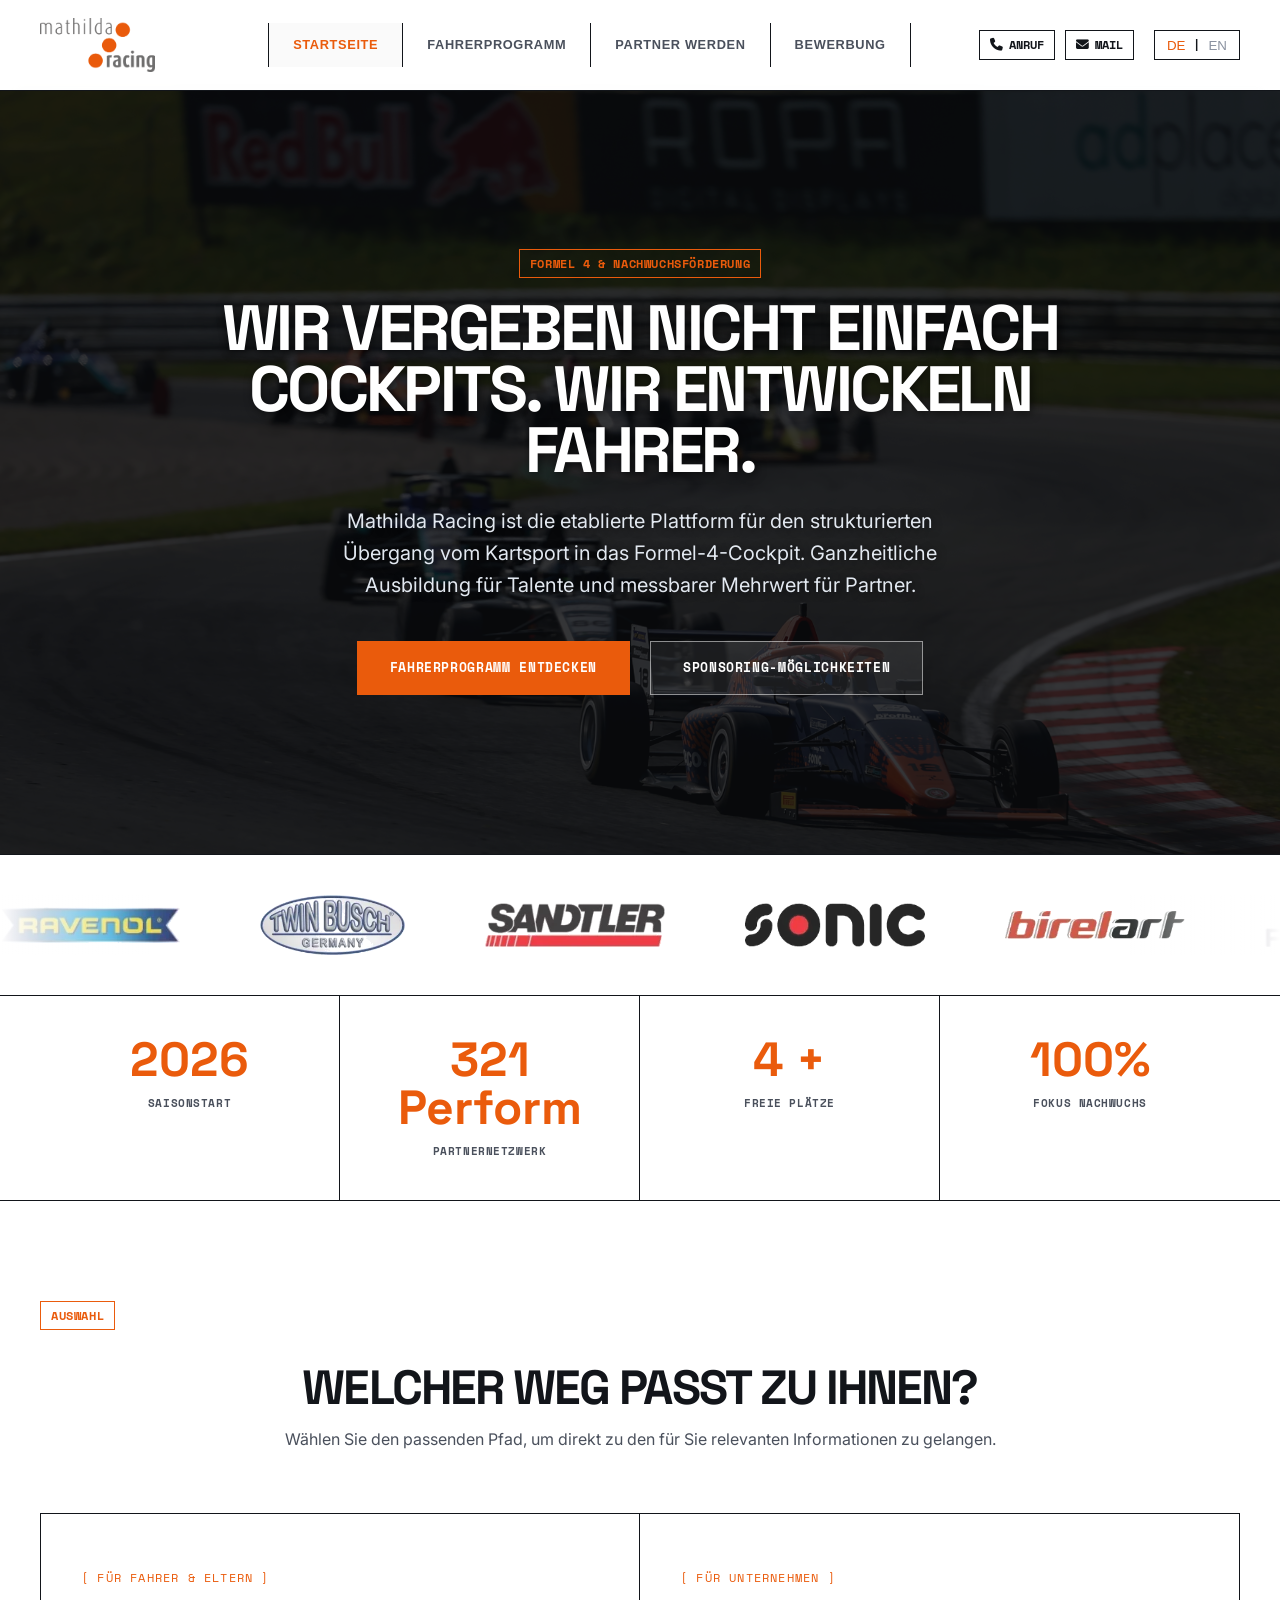
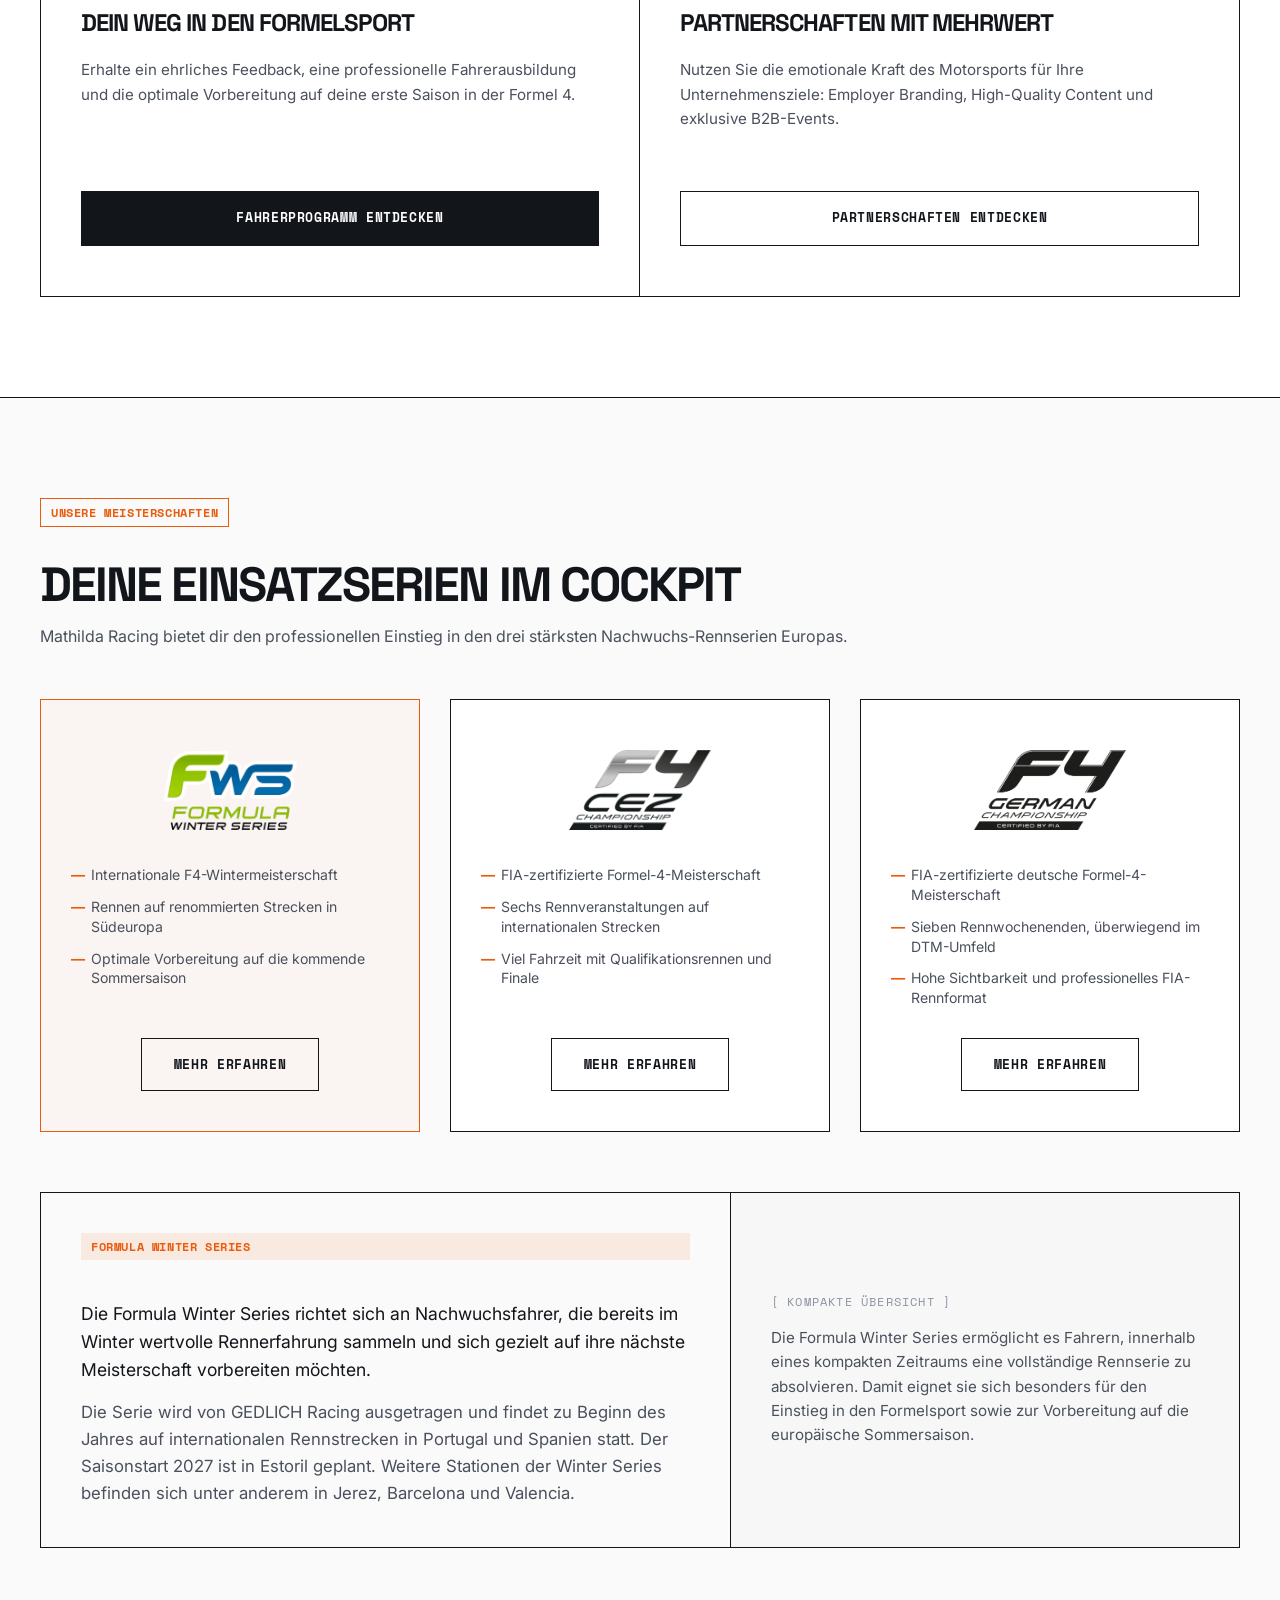
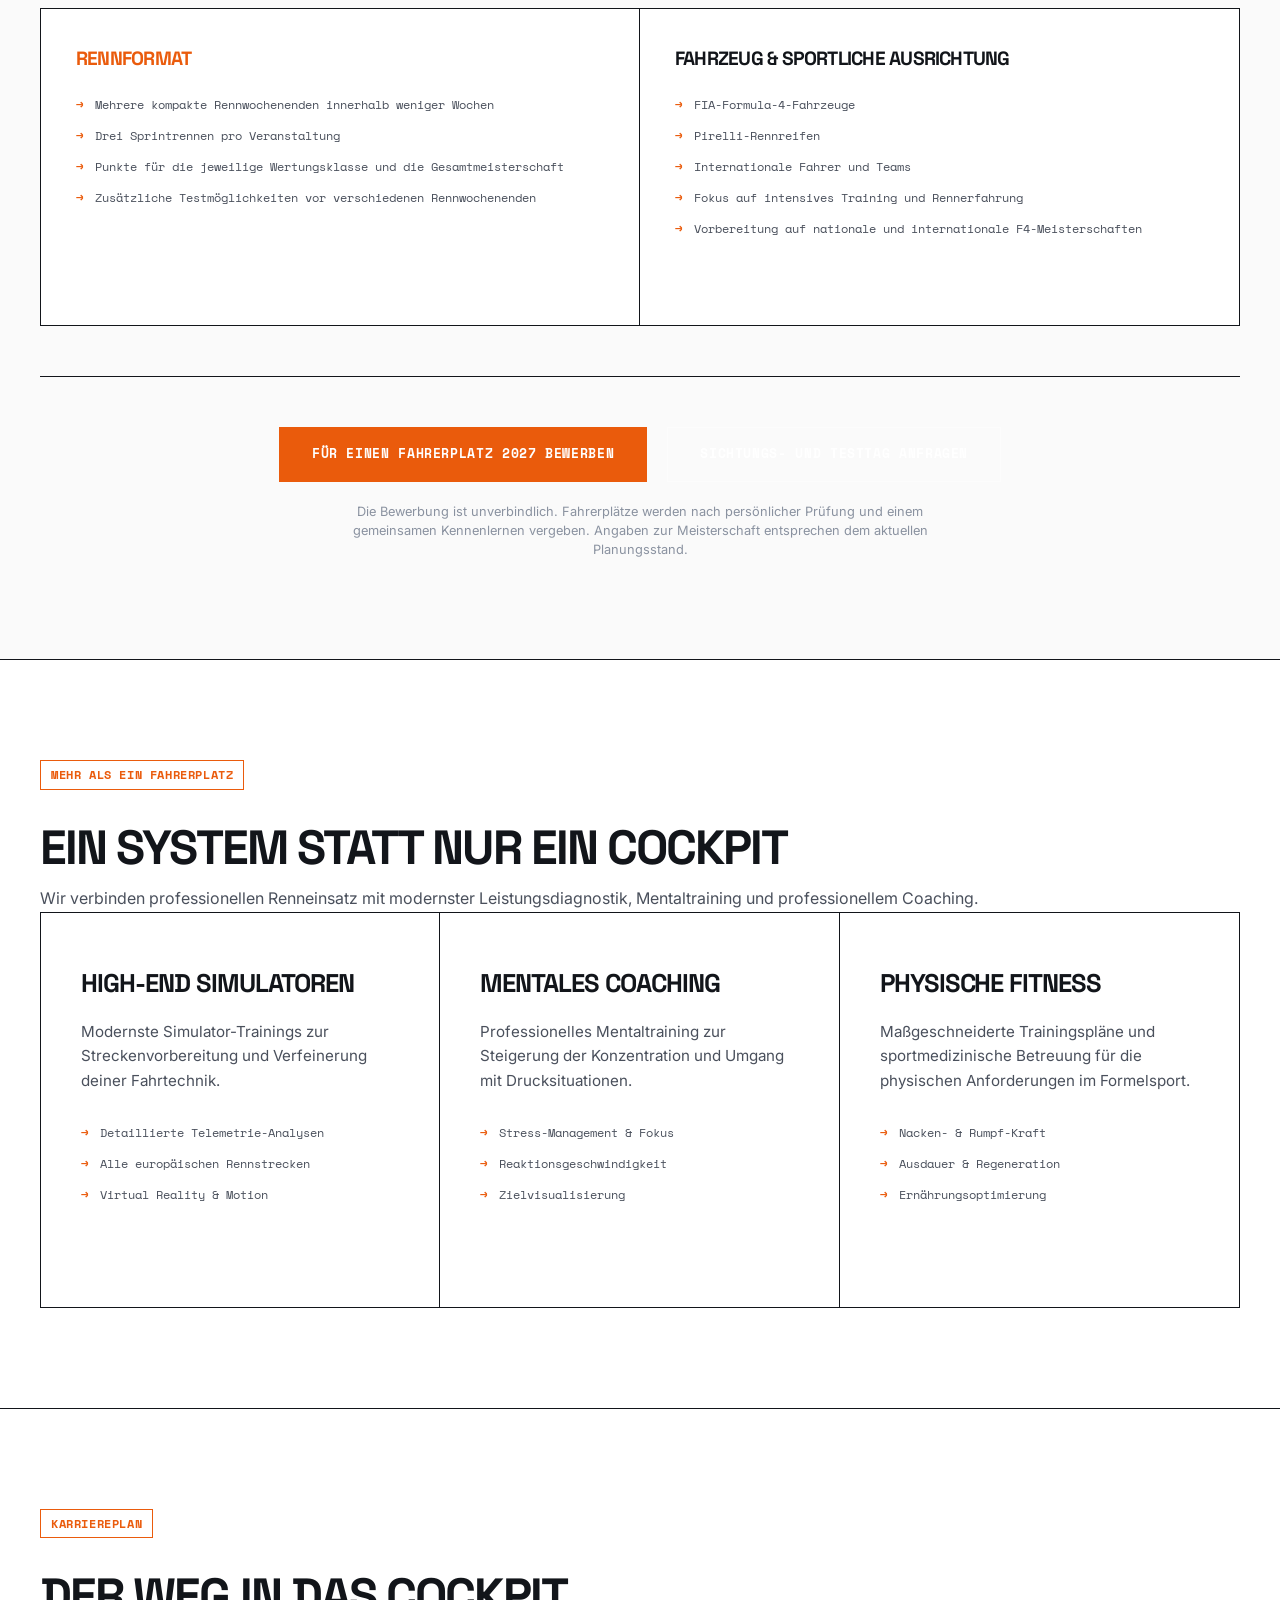
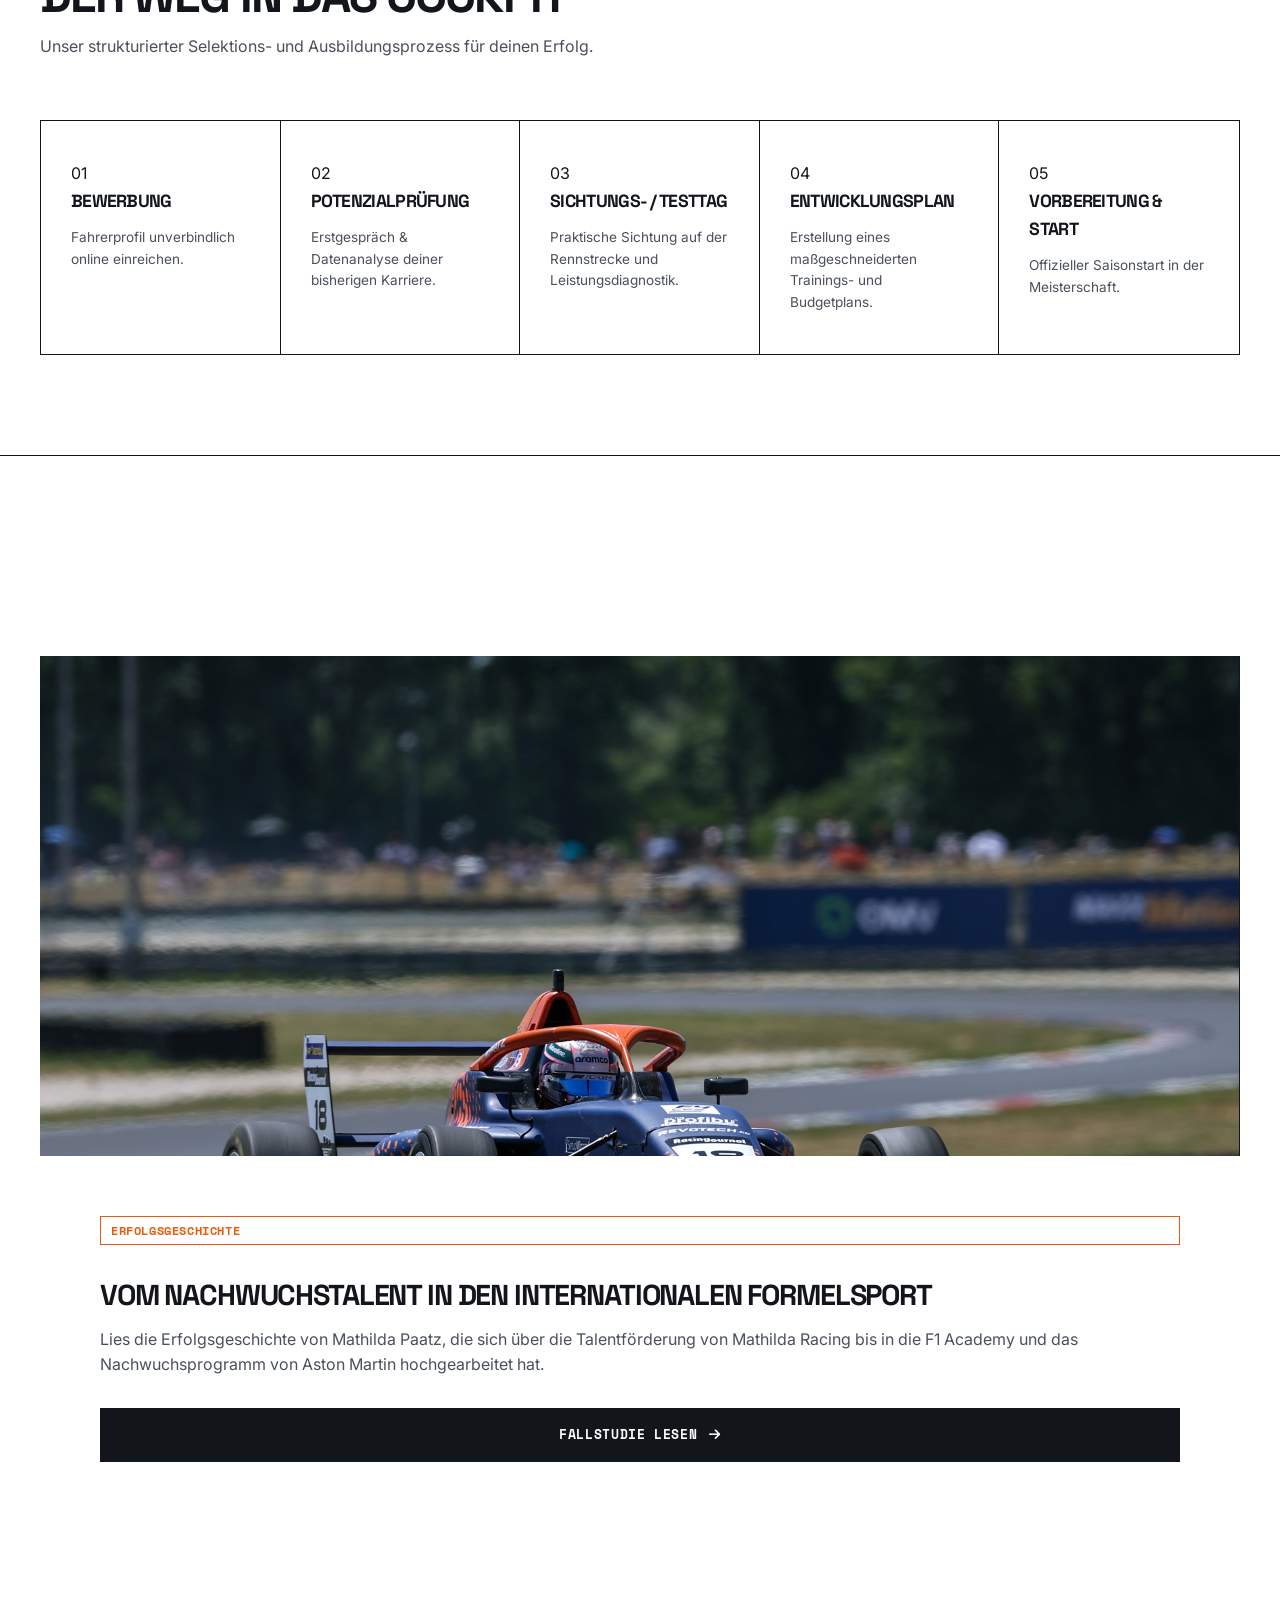
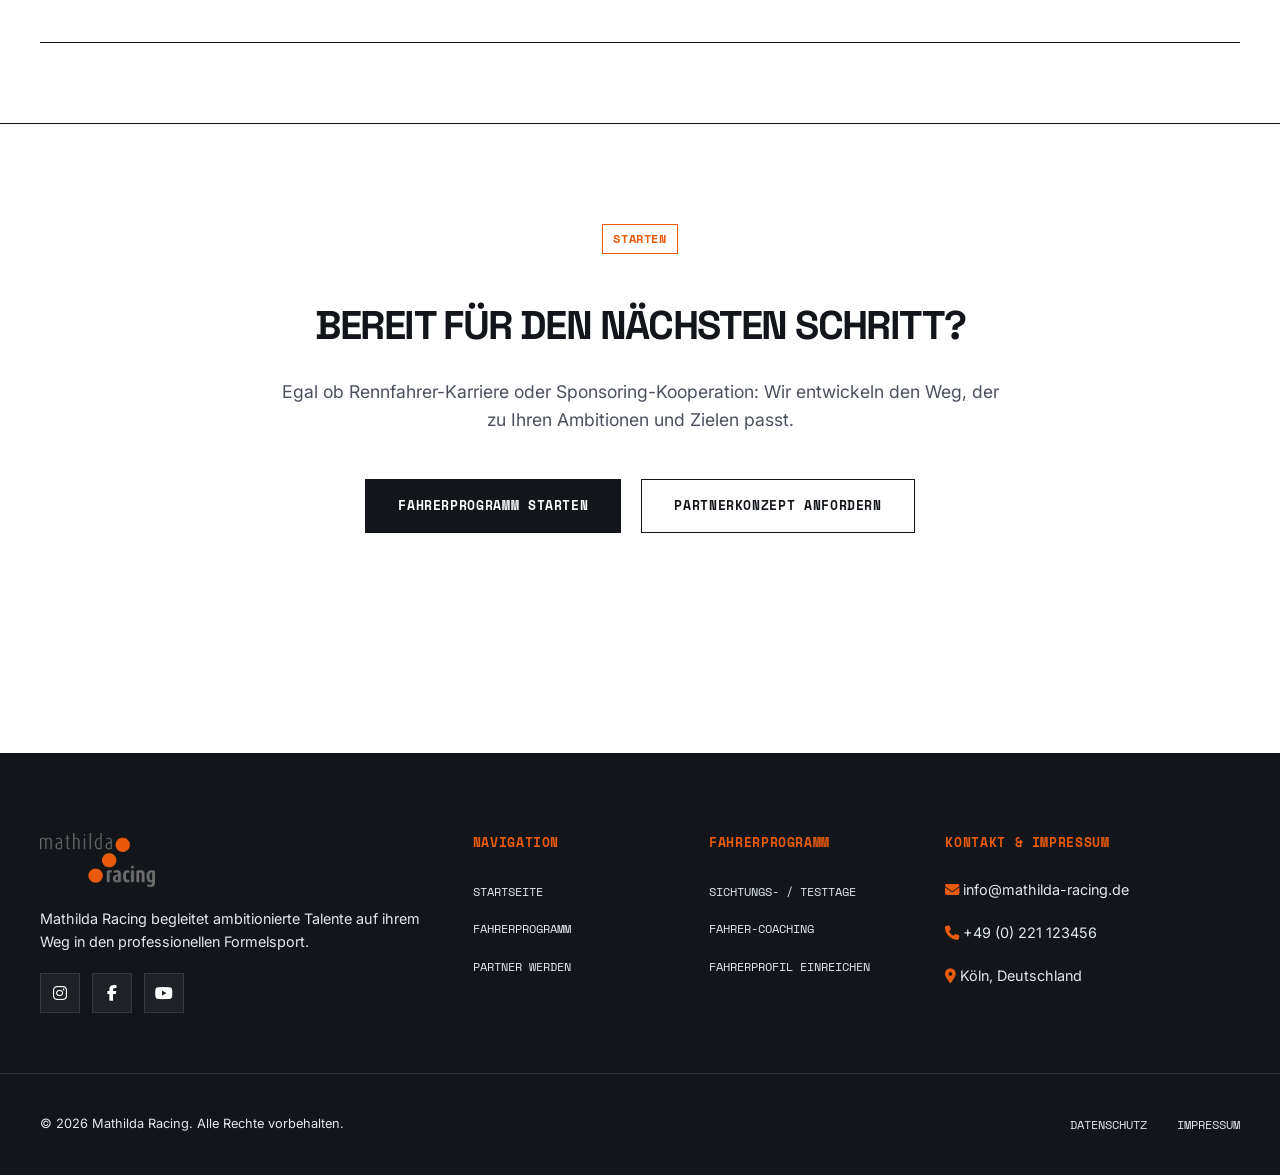
==== commit 53e3ca00: "feat: integrate interactive comparative racing series section on the homepage (index.html) and add o" ====
--- a/index.html
+++ b/index.html
@@ -154,6 +154,246 @@
             </div>
             <a href="partner.html" class="btn btn-secondary" style="margin-top: 30px; display: block; text-align: center;" data-i18n="seg-sp-btn">Partnerschaften entdecken</a>
           </div>
+        </div>
+      </div>
+    </section>
+
+    <!-- COMPARATIVE RACING SERIES SECTION -->
+    <section id="racing-series" class="offering-section" style="border-bottom: 1px solid var(--border-color); padding: 100px 0; background: var(--bg-secondary);">
+      <div class="container">
+        <span class="badge" data-i18n="series-badge">Unsere Meisterschaften</span>
+        <h2 class="section-title" data-i18n="series-title">Deine Einsatzserien im Cockpit</h2>
+        <p class="section-subtitle" data-i18n="series-subtitle">Mathilda Racing bietet dir den professionellen Einstieg in den drei stärksten Nachwuchs-Rennserien Europas.</p>
+        
+        <!-- Tab Selectors Grid -->
+        <div class="series-selector-grid" style="margin-top: 50px;">
+          <!-- Series 1 Card -->
+          <div class="series-card active" data-series="fws">
+            <div class="series-card-logo-wrap">
+              <img src="./downloaded_images/600px-Formula_Winter_Series_lightmode.png" alt="Formula Winter Series Logo">
+            </div>
+            <ul class="series-card-facts">
+              <li data-i18n="fws-kf-1">Internationale F4-Wintermeisterschaft</li>
+              <li data-i18n="fws-kf-2">Rennen auf renommierten Strecken in Südeuropa</li>
+              <li data-i18n="fws-kf-3">Optimale Vorbereitung auf die kommende Sommersaison</li>
+            </ul>
+            <button class="btn btn-secondary series-learn-more" data-i18n="series-btn-more">Mehr erfahren</button>
+          </div>
+
+          <!-- Series 2 Card -->
+          <div class="series-card" data-series="cez">
+            <div class="series-card-logo-wrap">
+              <img src="./downloaded_images/F4_Championship_CEZ_lightmode.png" alt="F4 CEZ Championship Logo">
+            </div>
+            <ul class="series-card-facts">
+              <li data-i18n="cez-kf-1">FIA-zertifizierte Formel-4-Meisterschaft</li>
+              <li data-i18n="cez-kf-2">Sechs Rennveranstaltungen auf internationalen Strecken</li>
+              <li data-i18n="cez-kf-3">Viel Fahrzeit mit Qualifikationsrennen und Finale</li>
+            </ul>
+            <button class="btn btn-secondary series-learn-more" data-i18n="series-btn-more">Mehr erfahren</button>
+          </div>
+
+          <!-- Series 3 Card -->
+          <div class="series-card" data-series="ger">
+            <div class="series-card-logo-wrap">
+              <img src="./downloaded_images/f4_german_logo.png" alt="F4 German Championship Logo">
+            </div>
+            <ul class="series-card-facts">
+              <li data-i18n="ger-kf-1">FIA-zertifizierte deutsche Formel-4-Meisterschaft</li>
+              <li data-i18n="ger-kf-2">Sieben Rennwochenenden, überwiegend im DTM-Umfeld</li>
+              <li data-i18n="ger-kf-3">Hohe Sichtbarkeit und professionelles FIA-Rennformat</li>
+            </ul>
+            <button class="btn btn-secondary series-learn-more" data-i18n="series-btn-more">Mehr erfahren</button>
+          </div>
+        </div>
+
+        <!-- Tab Content Blocks -->
+        <div class="series-content-wrapper" style="margin-top: 50px;">
+          <!-- CONTENT BLOCK 1: FWS -->
+          <div class="series-content-block active" id="content-fws">
+            <div class="case-study-hero" style="grid-template-columns: 1.15fr 0.85fr;">
+              <div class="case-study-text" style="padding: 40px;">
+                <span class="badge" style="background: rgba(234,91,12,0.1); color: var(--accent); border: none;">Formula Winter Series</span>
+                <p style="font-size: 1.1rem; line-height: 1.6; color: var(--text-primary); margin-top: 20px;" data-i18n="fws-desc-1">
+                  Die Formula Winter Series richtet sich an Nachwuchsfahrer, die bereits im Winter wertvolle Rennerfahrung sammeln und sich gezielt auf ihre nächste Meisterschaft vorbereiten möchten.
+                </p>
+                <p style="font-size: 1.05rem; line-height: 1.6; color: var(--text-secondary); margin-top: 15px;" data-i18n="fws-desc-2">
+                  Die Serie wird von GEDLICH Racing ausgetragen und findet zu Beginn des Jahres auf internationalen Rennstrecken in Portugal und Spanien statt. Der Saisonstart 2027 ist in Estoril geplant. Weitere Stationen der Winter Series befinden sich unter anderem in Jerez, Barcelona und Valencia.
+                </p>
+              </div>
+              <div class="case-study-text" style="padding: 40px; border-left: 1px solid var(--border-color); background: rgba(0,0,0,0.01);">
+                <span class="mono-label" data-i18n="series-summary-label">[ Kompakte Übersicht ]</span>
+                <p style="font-size: 0.95rem; line-height: 1.6; color: var(--text-secondary); margin-top: 15px;" data-i18n="fws-summary">
+                  Die Formula Winter Series ermöglicht es Fahrern, innerhalb eines kompakten Zeitraums eine vollständige Rennserie zu absolvieren. Damit eignet sie sich besonders für den Einstieg in den Formelsport sowie zur Vorbereitung auf die europäische Sommersaison.
+                </p>
+              </div>
+            </div>
+
+            <!-- FWS Inner Grid -->
+            <div class="grid-cards grid-2-col" style="margin-top: 30px;">
+              <div class="card" style="padding: 35px;">
+                <h4 style="color: var(--accent); font-family: var(--font-display); font-weight: 800; font-size: 1.2rem; margin-bottom: 20px;" data-i18n="series-title-format">Rennformat</h4>
+                <ul class="card-list">
+                  <li data-i18n="fws-format-1">Mehrere kompakte Rennwochenenden innerhalb weniger Wochen</li>
+                  <li data-i18n="fws-format-2">Drei Sprintrennen pro Veranstaltung</li>
+                  <li data-i18n="fws-format-3">Punkte für die jeweilige Wertungsklasse und die Gesamtmeisterschaft</li>
+                  <li data-i18n="fws-format-4">Zusätzliche Testmöglichkeiten vor verschiedenen Rennwochenenden</li>
+                </ul>
+              </div>
+              <div class="card" style="padding: 35px;">
+                <h4 style="color: var(--text-primary); font-family: var(--font-display); font-weight: 800; font-size: 1.2rem; margin-bottom: 20px;" data-i18n="series-title-car">Fahrzeug & Sportliche Ausrichtung</h4>
+                <ul class="card-list">
+                  <li data-i18n="fws-car-1">FIA-Formula-4-Fahrzeuge</li>
+                  <li data-i18n="fws-car-2">Pirelli-Rennreifen</li>
+                  <li data-i18n="fws-car-3">Internationale Fahrer und Teams</li>
+                  <li data-i18n="fws-car-4">Fokus auf intensives Training und Rennerfahrung</li>
+                  <li data-i18n="fws-car-5">Vorbereitung auf nationale und internationale F4-Meisterschaften</li>
+                </ul>
+              </div>
+            </div>
+          </div>
+
+          <!-- CONTENT BLOCK 2: CEZ -->
+          <div class="series-content-block" id="content-cez">
+            <div class="case-study-hero" style="grid-template-columns: 1.15fr 0.85fr;">
+              <div class="case-study-text" style="padding: 40px; display: flex; flex-direction: column; justify-content: space-between;">
+                <div>
+                  <span class="badge" style="background: rgba(234,91,12,0.1); color: var(--accent); border: none;">F4 CEZ Championship</span>
+                  <p style="font-size: 1.1rem; line-height: 1.6; color: var(--text-primary); margin-top: 20px;" data-i18n="cez-desc-1">
+                    Die F4 CEZ Championship ist eine FIA-zertifizierte Formel-4-Meisterschaft für Nachwuchsfahrer in Mittel- und Osteuropa. Die Saison 2027 umfasst sechs Veranstaltungen und ist auf ein Starterfeld von maximal 36 Fahrzeugen ausgelegt.
+                  </p>
+                </div>
+                <div style="margin-top: 30px;">
+                  <a href="F4_CEZ_2027.pdf" target="_blank" class="btn btn-secondary" style="display: inline-flex; align-items: center; gap: 8px;">
+                    <svg width="16" height="16" viewBox="0 0 24 24" fill="none" stroke="currentColor" stroke-width="2" stroke-linecap="round" stroke-linejoin="round" style="color: var(--accent);"><path d="M14 2H6a2 2 0 0 0-2 2v16a2 2 0 0 0 2 2h12a2 2 0 0 0 2-2V8z"></path><polyline points="14 2 14 8 20 8"></polyline><line x1="16" y1="13" x2="8" y2="13"></line><line x1="16" y1="17" x2="8" y2="17"></line><polyline points="10 9 9 9 8 9"></polyline></svg>
+                    <span data-i18n="cez-pdf-btn">F4 CEZ PDF herunterladen</span>
+                  </a>
+                </div>
+              </div>
+              <div class="case-study-text" style="padding: 40px; border-left: 1px solid var(--border-color); background: rgba(0,0,0,0.01);">
+                <span class="mono-label" data-i18n="cez-title-tracks">[ Rennstrecken 2027 ]</span>
+                <p style="font-size: 0.9rem; color: var(--text-muted); margin-top: 10px;" data-i18n="cez-tracks-sub">Der vorläufige Kalender umfasst sechs Rennveranstaltungen auf folgenden internationalen Strecken:</p>
+                <ul class="card-list" style="margin-top: 15px;">
+                  <li>Salzburgring (AT)</li>
+                  <li>Red Bull Ring (AT)</li>
+                  <li>Slovakia Ring (SK)</li>
+                  <li>Autodrom Most (CZ)</li>
+                  <li>Automotodrom Brno (CZ)</li>
+                  <li>Hungaroring (HU)</li>
+                </ul>
+              </div>
+            </div>
+
+            <!-- CEZ Inner Grid -->
+            <div class="grid-cards grid-3-col" style="margin-top: 30px; display: grid; grid-template-columns: repeat(3, 1fr); gap: 30px;">
+              <div class="card" style="padding: 35px;">
+                <h4 style="color: var(--accent); font-family: var(--font-display); font-weight: 800; font-size: 1.15rem; margin-bottom: 20px;" data-i18n="series-title-format">Rennformat</h4>
+                <p style="font-size: 0.9rem; line-height: 1.5; color: var(--text-secondary); margin-bottom: 15px;" data-i18n="cez-format-intro">Ein Rennwochenende bietet umfangreiche Fahrzeit:</p>
+                <ul class="card-list" style="font-size: 0.9rem;">
+                  <li data-i18n="cez-format-1">Donnerstag: 4 Testeinheiten à 60 Minuten</li>
+                  <li data-i18n="cez-format-2">Freitag: 1 freies Training über 60 Minuten</li>
+                  <li data-i18n="cez-format-3">Zwei Qualifying-Heats à 20 Minuten</li>
+                  <li data-i18n="cez-format-4">Drei Qualifikationsrennen à 25 Minuten</li>
+                  <li data-i18n="cez-format-5">Ein Finalrennen über 25 Minuten</li>
+                </ul>
+              </div>
+              <div class="card" style="padding: 35px;">
+                <h4 style="color: var(--text-primary); font-family: var(--font-display); font-weight: 800; font-size: 1.15rem; margin-bottom: 20px;" data-i18n="series-title-car-spec">Fahrzeug & Support</h4>
+                <ul class="card-list" style="font-size: 0.9rem;">
+                  <li data-i18n="cez-car-1">Tatuus F4 T-421 Chassis</li>
+                  <li data-i18n="cez-car-2">1,4-Liter-Abarth-Turbomotor (Autotecnica Motori)</li>
+                  <li data-i18n="cez-car-3">Pirelli-Slick- und Regenreifen</li>
+                  <li data-i18n="cez-car-4">Technischer Ersatzteil- und Motorensupport an der Strecke</li>
+                </ul>
+              </div>
+              <div class="card" style="padding: 35px;">
+                <h4 style="color: var(--text-primary); font-family: var(--font-display); font-weight: 800; font-size: 1.15rem; margin-bottom: 20px;" data-i18n="cez-title-rankings">Wertungsklassen</h4>
+                <ul class="card-list" style="font-size: 0.9rem;">
+                  <li data-i18n="cez-rank-1">Gesamtwertung</li>
+                  <li data-i18n="cez-rank-2">Rookie-Wertung</li>
+                  <li data-i18n="cez-rank-3">Ladies-Wertung</li>
+                  <li data-i18n="cez-rank-4">Rookie-Rocket-Podium</li>
+                </ul>
+              </div>
+            </div>
+          </div>
+
+          <!-- CONTENT BLOCK 3: GER -->
+          <div class="series-content-block" id="content-ger">
+            <div class="case-study-hero" style="grid-template-columns: 1.15fr 0.85fr;">
+              <div class="case-study-text" style="padding: 40px; display: flex; flex-direction: column; justify-content: space-between;">
+                <div>
+                  <span class="badge" style="background: rgba(234,91,12,0.1); color: var(--accent); border: none;">F4 German Championship</span>
+                  <p style="font-size: 1.1rem; line-height: 1.6; color: var(--text-primary); margin-top: 20px;" data-i18n="ger-desc-1">
+                    Die F4 German Championship startet 2027 als neue nationale Einstiegsserie innerhalb der FIA-Single-Seater-Pyramide. Sie verbindet professionellen Nachwuchsrennsport mit der Reichweite und Infrastruktur großer deutscher Motorsportveranstaltungen.
+                  </p>
+                </div>
+                <div style="margin-top: 30px;">
+                  <a href="2026_F4_German_Championship_Team_Presentation.pdf" target="_blank" class="btn btn-secondary" style="display: inline-flex; align-items: center; gap: 8px;">
+                    <svg width="16" height="16" viewBox="0 0 24 24" fill="none" stroke="currentColor" stroke-width="2" stroke-linecap="round" stroke-linejoin="round" style="color: var(--accent);"><path d="M14 2H6a2 2 0 0 0-2 2v16a2 2 0 0 0 2 2h12a2 2 0 0 0 2-2V8z"></path><polyline points="14 2 14 8 20 8"></polyline><line x1="16" y1="13" x2="8" y2="13"></line><line x1="16" y1="17" x2="8" y2="17"></line><polyline points="10 9 9 9 8 9"></polyline></svg>
+                    <span data-i18n="f4-pdf-btn">Team-Präsentation herunterladen (PDF)</span>
+                  </a>
+                </div>
+              </div>
+              <div class="case-study-text" style="padding: 40px; border-left: 1px solid var(--border-color); background: rgba(0,0,0,0.01);">
+                <span class="mono-label" data-i18n="ger-title-tracks">[ Rennkalender & Strecken ]</span>
+                <p style="font-size: 0.9rem; color: var(--text-muted); margin-top: 10px;" data-i18n="ger-tracks-sub">Geplant sind sieben Veranstaltungen, überwiegend im Rahmenprogramm der DTM:</p>
+                <ul class="card-list" style="margin-top: 15px;">
+                  <li>Hockenheimring (DE)</li>
+                  <li>Lausitzring (DE)</li>
+                  <li>Norisring (DE)</li>
+                  <li>Motorsport Arena Oschersleben (DE)</li>
+                  <li>Nürburgring (DE)</li>
+                  <li>Red Bull Ring (AT) / Zandvoort (NL)</li>
+                  <li>Spa-Francorchamps (BE) / Sachsenring (DE)</li>
+                </ul>
+              </div>
+            </div>
+
+            <!-- GER Inner Grid -->
+            <div class="grid-cards grid-3-col" style="margin-top: 30px; display: grid; grid-template-columns: repeat(3, 1fr); gap: 30px;">
+              <div class="card" style="padding: 35px;">
+                <h4 style="color: var(--accent); font-family: var(--font-display); font-weight: 800; font-size: 1.15rem; margin-bottom: 20px;" data-i18n="series-title-format">Rennformat</h4>
+                <p style="font-size: 0.9rem; line-height: 1.5; color: var(--text-secondary); margin-bottom: 15px;" data-i18n="ger-format-intro">Rund 180 Minuten offizielle Streckenzeit pro Wochenende:</p>
+                <ul class="card-list" style="font-size: 0.9rem;">
+                  <li data-i18n="ger-format-1">Zwei freie Trainings à 30 Minuten</li>
+                  <li data-i18n="ger-format-2">Zwei Qualifyings à 15 Minuten</li>
+                  <li data-i18n="ger-format-3">Drei Rennen über je 30 Min. + 1 Runde</li>
+                  <li data-i18n="ger-format-4">Optionale Testeinheiten am Donnerstag</li>
+                </ul>
+              </div>
+              <div class="card" style="padding: 35px;">
+                <h4 style="color: var(--text-primary); font-family: var(--font-display); font-weight: 800; font-size: 1.15rem; margin-bottom: 20px;" data-i18n="ger-title-parity">Fahrzeug & Chancengleichheit</h4>
+                <ul class="card-list" style="font-size: 0.9rem;">
+                  <li data-i18n="ger-parity-1">Einheitliches Chassis Tatuus F4-421</li>
+                  <li data-i18n="ger-parity-2">Autotecnica-Motori-Motor (saisonale Angleichung)</li>
+                  <li data-i18n="ger-parity-3">Pirelli-Reifen & TM-Bremsanlage</li>
+                  <li data-i18n="ger-parity-4">Kontrollierte Reifenmengen & begrenzte Tests</li>
+                  <li data-i18n="ger-parity-5">Professionelle FIA-Rennleitung & Sportkommissare</li>
+                </ul>
+              </div>
+              <div class="card" style="padding: 35px;">
+                <h4 style="color: var(--text-primary); font-family: var(--font-display); font-weight: 800; font-size: 1.15rem; margin-bottom: 20px;" data-i18n="ger-title-benefits">Vorteile für Fahrer</h4>
+                <ul class="card-list" style="font-size: 0.9rem;">
+                  <li data-i18n="ger-benefit-1">FIA-Super-Licence-Punkte</li>
+                  <li data-i18n="ger-benefit-2">Großes DTM-Publikum & professioneller Livestream</li>
+                  <li data-i18n="ger-benefit-3">Kontakt zu GT3-Teams im Fahrerlager</li>
+                  <li data-i18n="ger-benefit-4">Perfekter Übergang vom Kartsport ins Formelauto</li>
+                </ul>
+              </div>
+            </div>
+          </div>
+        </div>
+
+        <!-- Global Action CTAs -->
+        <div style="margin-top: 50px; text-align: center; border-top: 1px solid var(--border-color); padding-top: 50px;">
+          <div class="hero-ctas" style="display: flex; justify-content: center; gap: 20px;">
+            <a href="fahrerprogramm.html#apply" class="btn btn-primary" data-i18n="f4-cta-primary">Für einen Fahrerplatz 2027 bewerben</a>
+            <a href="fahrerprogramm.html#apply" class="btn btn-secondary" data-i18n="f4-cta-secondary">Sichtungs- und Testtag anfragen</a>
+          </div>
+          <p style="font-size: 0.8rem; color: var(--text-muted); margin-top: 20px; max-width: 650px; margin-left: auto; margin-right: auto; line-height: 1.5;" data-i18n="f4-cta-note">
+            Die Bewerbung ist unverbindlich. Fahrerplätze werden nach persönlicher Prüfung und einem gemeinsamen Kennenlernen vergeben. Angaben zur Meisterschaft entsprechen dem aktuellen Planungsstand.
+          </p>
         </div>
       </div>
     </section>
--- a/style.css
+++ b/style.css
@@ -395,6 +395,7 @@
 .trust-item {
   padding: 40px;
   border-right: 1px solid var(--border-color);
+  text-align: center;
 }
 
 .trust-item:last-child {
@@ -408,6 +409,7 @@
   color: var(--accent);
   line-height: 1;
   margin-bottom: 10px;
+  display: block;
 }
 
 .trust-text {
@@ -417,6 +419,7 @@
   text-transform: uppercase;
   letter-spacing: 0.05em;
   font-weight: 700;
+  display: block;
 }
 
 /* Offering / Bento Grid (Strict Outlines) */
@@ -1200,13 +1203,13 @@
   border-top: 1px solid var(--border-color);
 }
 
-.faq-item {
+.faq-item, .f4-faq-item {
   border-bottom: 1px solid var(--border-color);
   background: var(--bg-card);
   transition: var(--transition);
 }
 
-.faq-question {
+.faq-question, .f4-faq-question {
   padding: 24px;
   cursor: pointer;
   display: flex;
@@ -1217,7 +1220,7 @@
   font-size: 1.1rem;
 }
 
-.faq-answer {
+.faq-answer, .f4-faq-answer {
   max-height: 0;
   overflow: hidden;
   transition: max-height 0.4s cubic-bezier(0.16, 1, 0.3, 1);
@@ -1225,25 +1228,25 @@
   border-top: 1px solid transparent;
 }
 
-.faq-answer-inner {
+.faq-answer-inner, .f4-faq-answer-inner {
   padding: 24px 30px;
   font-size: 0.95rem;
   color: var(--text-secondary);
 }
 
-.faq-item.active .faq-answer {
+.faq-item.active .faq-answer, .f4-faq-item.active .f4-faq-answer {
   max-height: 500px;
   border-top-color: var(--border-color);
 }
 
-.faq-toggle-icon {
+.faq-toggle-icon, .f4-faq-toggle-icon {
   font-family: var(--font-mono);
   font-size: 1.2rem;
   color: var(--text-muted);
   transition: var(--transition);
 }
 
-.faq-item.active .faq-toggle-icon {
+.faq-item.active .faq-toggle-icon, .f4-faq-item.active .f4-faq-toggle-icon {
   transform: rotate(45deg);
   color: var(--accent);
 }
@@ -1887,3 +1890,140 @@
     transform: translateX(-50%);
   }
 }
+
+/* --- Comparative Racing Series --- */
+.series-selector-grid {
+  display: grid;
+  grid-template-columns: repeat(3, 1fr);
+  gap: 30px;
+}
+
+.series-card {
+  background: var(--bg-card);
+  border: 1px solid var(--border-color);
+  padding: 40px 30px;
+  display: flex;
+  flex-direction: column;
+  align-items: center;
+  justify-content: space-between;
+  text-align: center;
+  cursor: pointer;
+  transition: opacity 0.4s ease, transform 0.4s ease, border-color 0.4s ease, background-color 0.4s ease;
+  min-height: 420px;
+}
+
+.series-card:hover {
+  transform: translateY(-5px);
+  border-color: var(--accent);
+}
+
+/* Inactive state for cards */
+.series-card.inactive {
+  opacity: 0.35;
+}
+
+/* Active state for cards */
+.series-card.active {
+  opacity: 1;
+  border-color: var(--accent);
+  background: rgba(234, 91, 12, 0.03);
+}
+
+.series-card-logo-wrap {
+  height: 100px;
+  display: flex;
+  align-items: center;
+  justify-content: center;
+  margin-bottom: 25px;
+  width: 100%;
+}
+
+.series-card-logo-wrap img {
+  max-height: 80px;
+  max-width: 100%;
+  object-fit: contain;
+}
+
+.series-card-facts {
+  list-style: none;
+  padding: 0;
+  margin: 0 0 30px 0;
+  text-align: left;
+  width: 100%;
+  flex-grow: 1;
+  display: flex;
+  flex-direction: column;
+  gap: 12px;
+}
+
+.series-card-facts li {
+  font-size: 0.88rem;
+  line-height: 1.4;
+  color: var(--text-secondary);
+  position: relative;
+  padding-left: 20px;
+}
+
+.series-card-facts li::before {
+  content: "—";
+  position: absolute;
+  left: 0;
+  color: var(--accent);
+  font-weight: bold;
+}
+
+.series-content-block {
+  display: none;
+  opacity: 0;
+  transform: translateY(15px);
+}
+
+.series-content-block.active {
+  display: block;
+  animation: seriesFadeIn 0.5s cubic-bezier(0.16, 1, 0.3, 1) forwards;
+}
+
+@keyframes seriesFadeIn {
+  to {
+    opacity: 1;
+    transform: translateY(0);
+  }
+}
+
+/* Mobile responsive styles for series section */
+@media (max-width: 768px) {
+  .series-selector-grid {
+    display: flex;
+    overflow-x: auto;
+    gap: 20px;
+    padding: 10px 5px 25px 5px;
+    scroll-snap-type: x mandatory;
+    -webkit-overflow-scrolling: touch;
+    scroll-padding: 20px;
+  }
+  
+  /* Show a subtle scroll indicator or styling */
+  .series-selector-grid::-webkit-scrollbar {
+    height: 4px;
+  }
+  
+  .series-selector-grid::-webkit-scrollbar-track {
+    background: var(--bg-tertiary);
+  }
+  
+  .series-selector-grid::-webkit-scrollbar-thumb {
+    background: var(--border-color);
+    border-radius: 2px;
+  }
+
+  .series-card {
+    flex: 0 0 85%;
+    scroll-snap-align: center;
+    min-height: 380px;
+    padding: 30px 20px;
+  }
+  
+  .series-card.inactive {
+    opacity: 0.5; /* Keep slightly more visible on mobile for visual clues */
+  }
+}
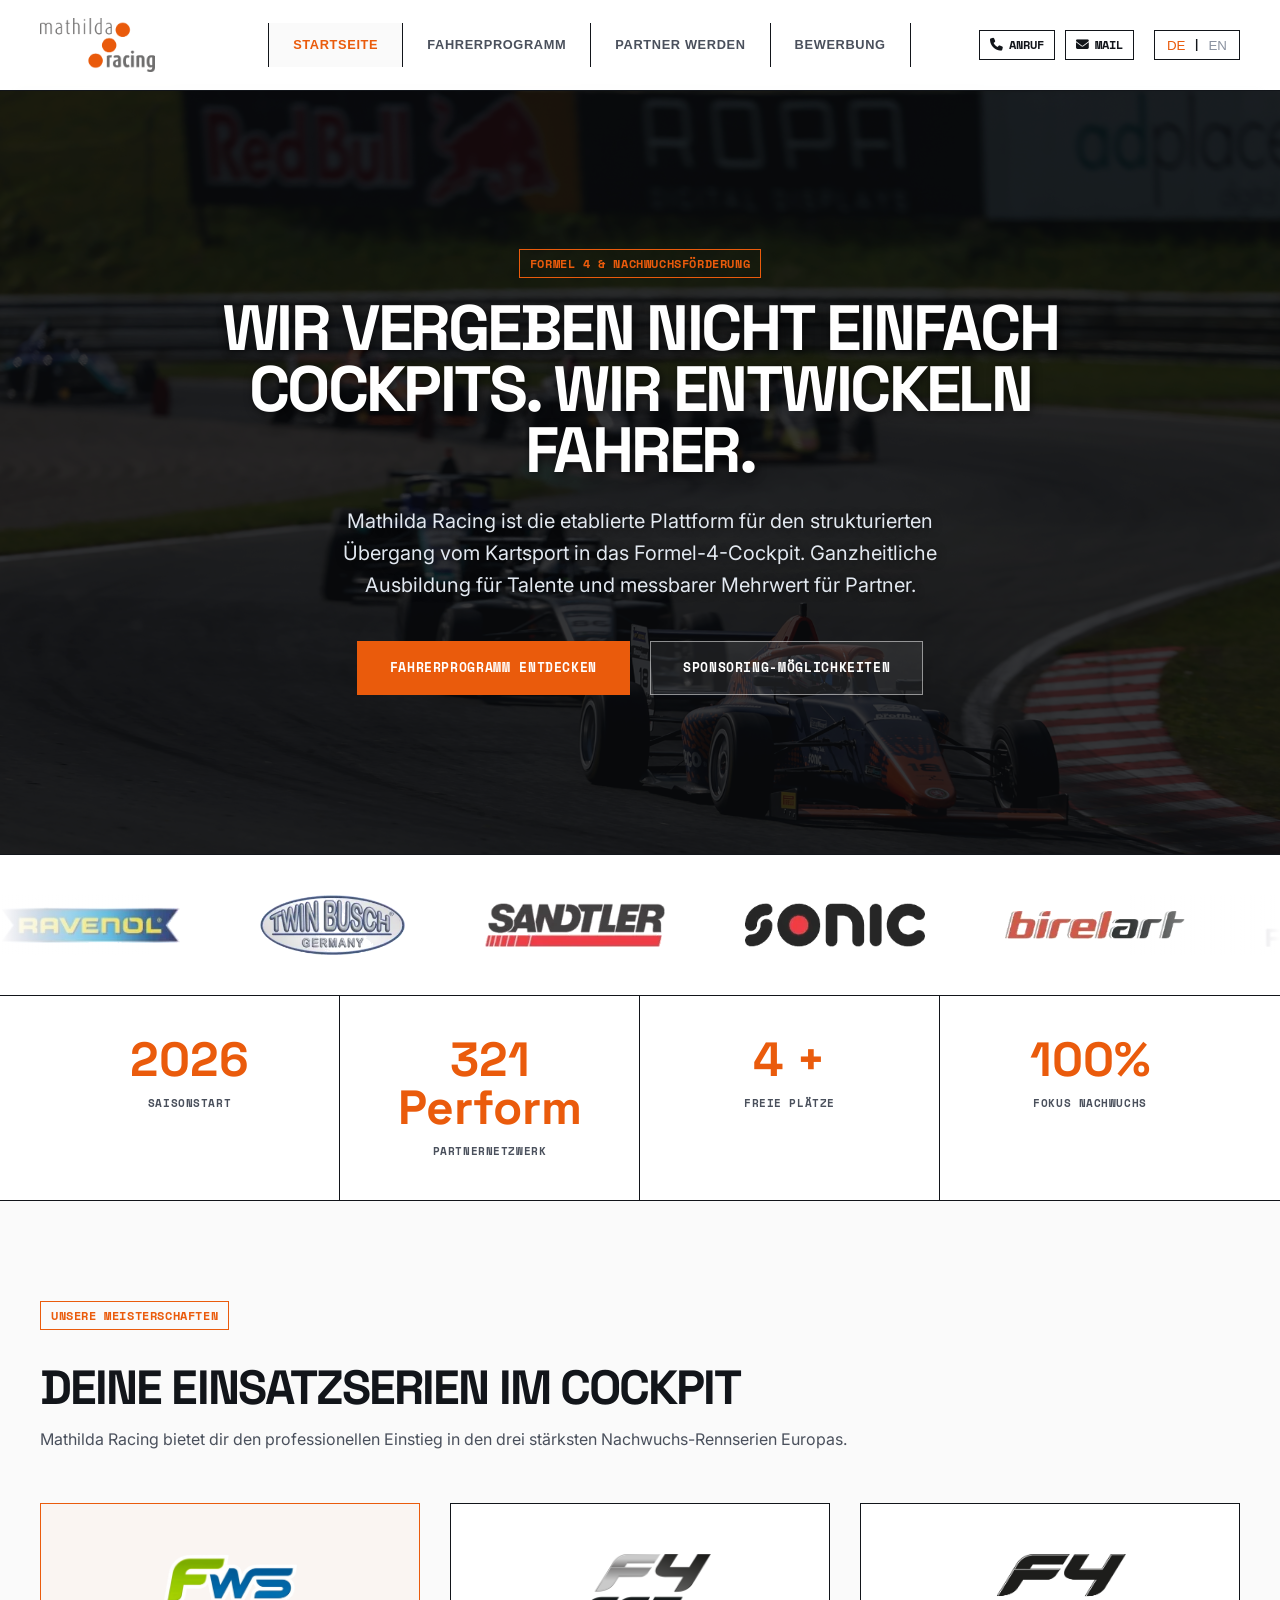
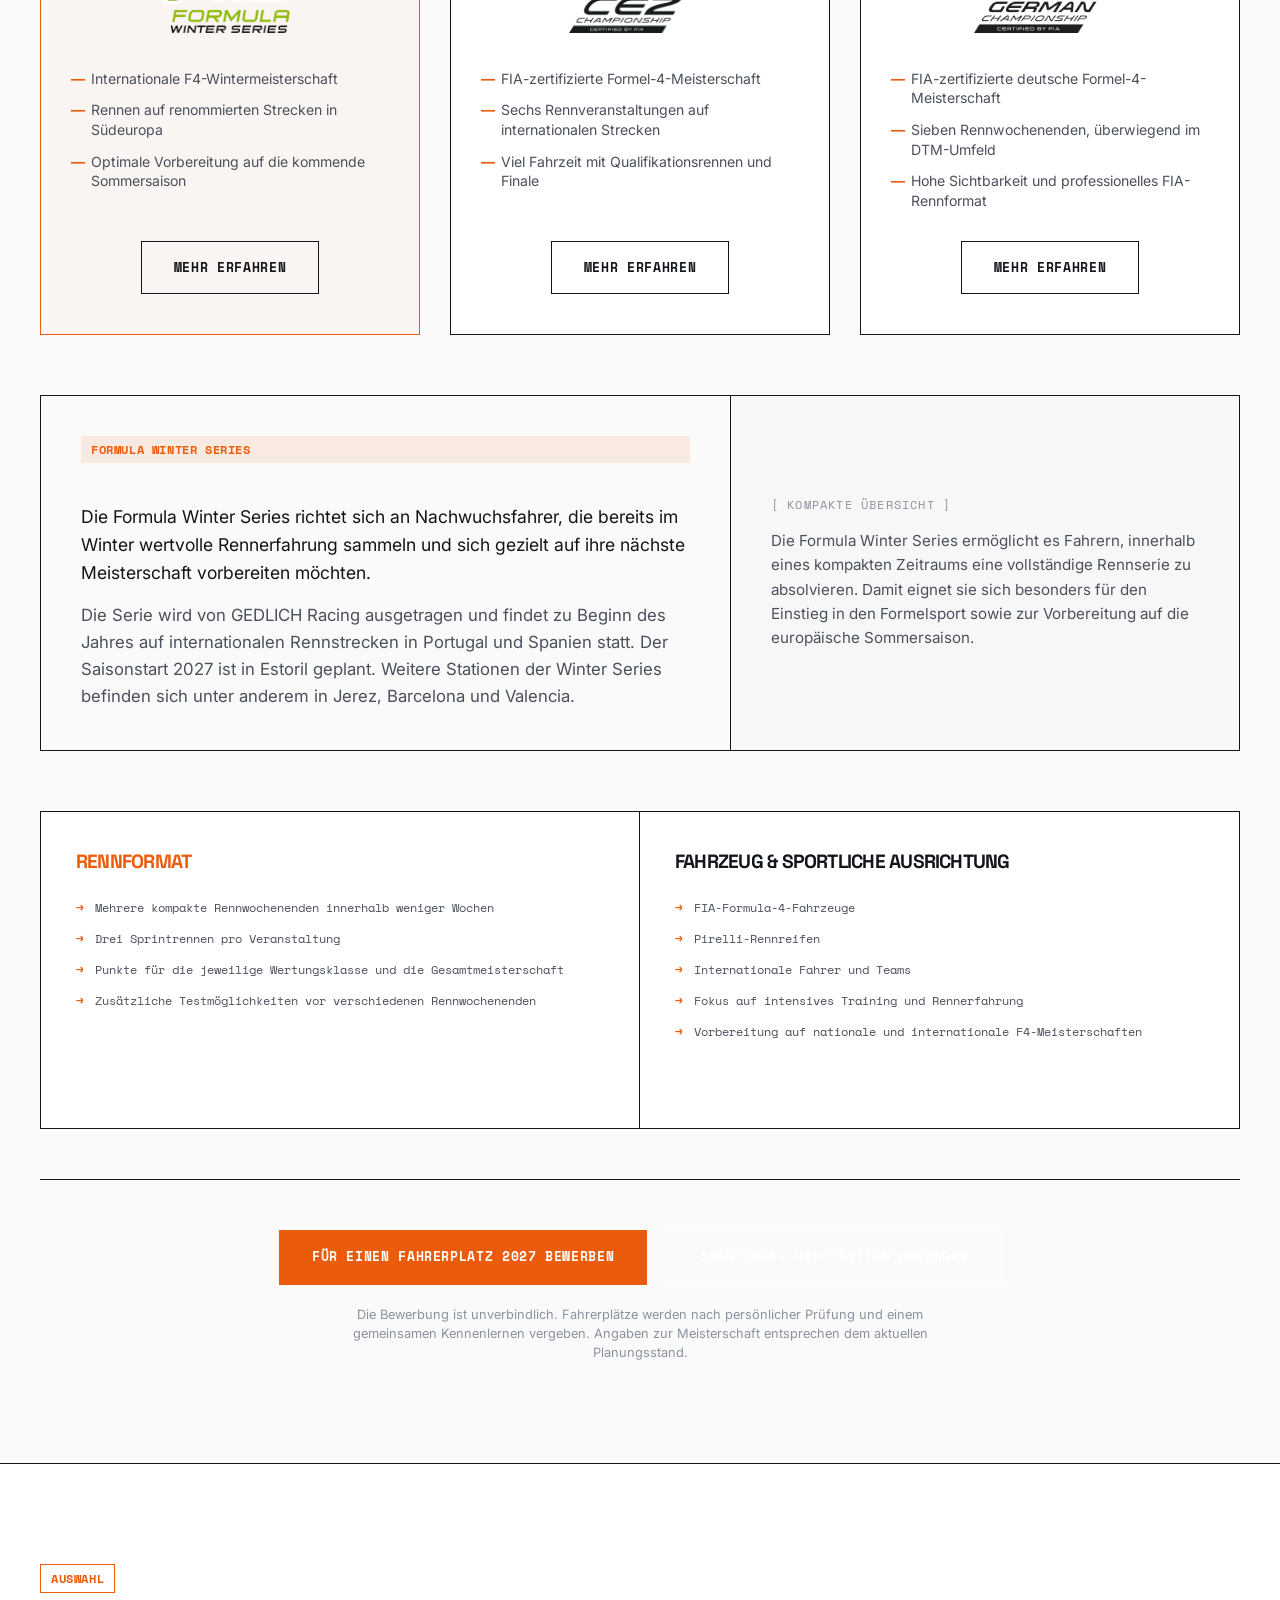
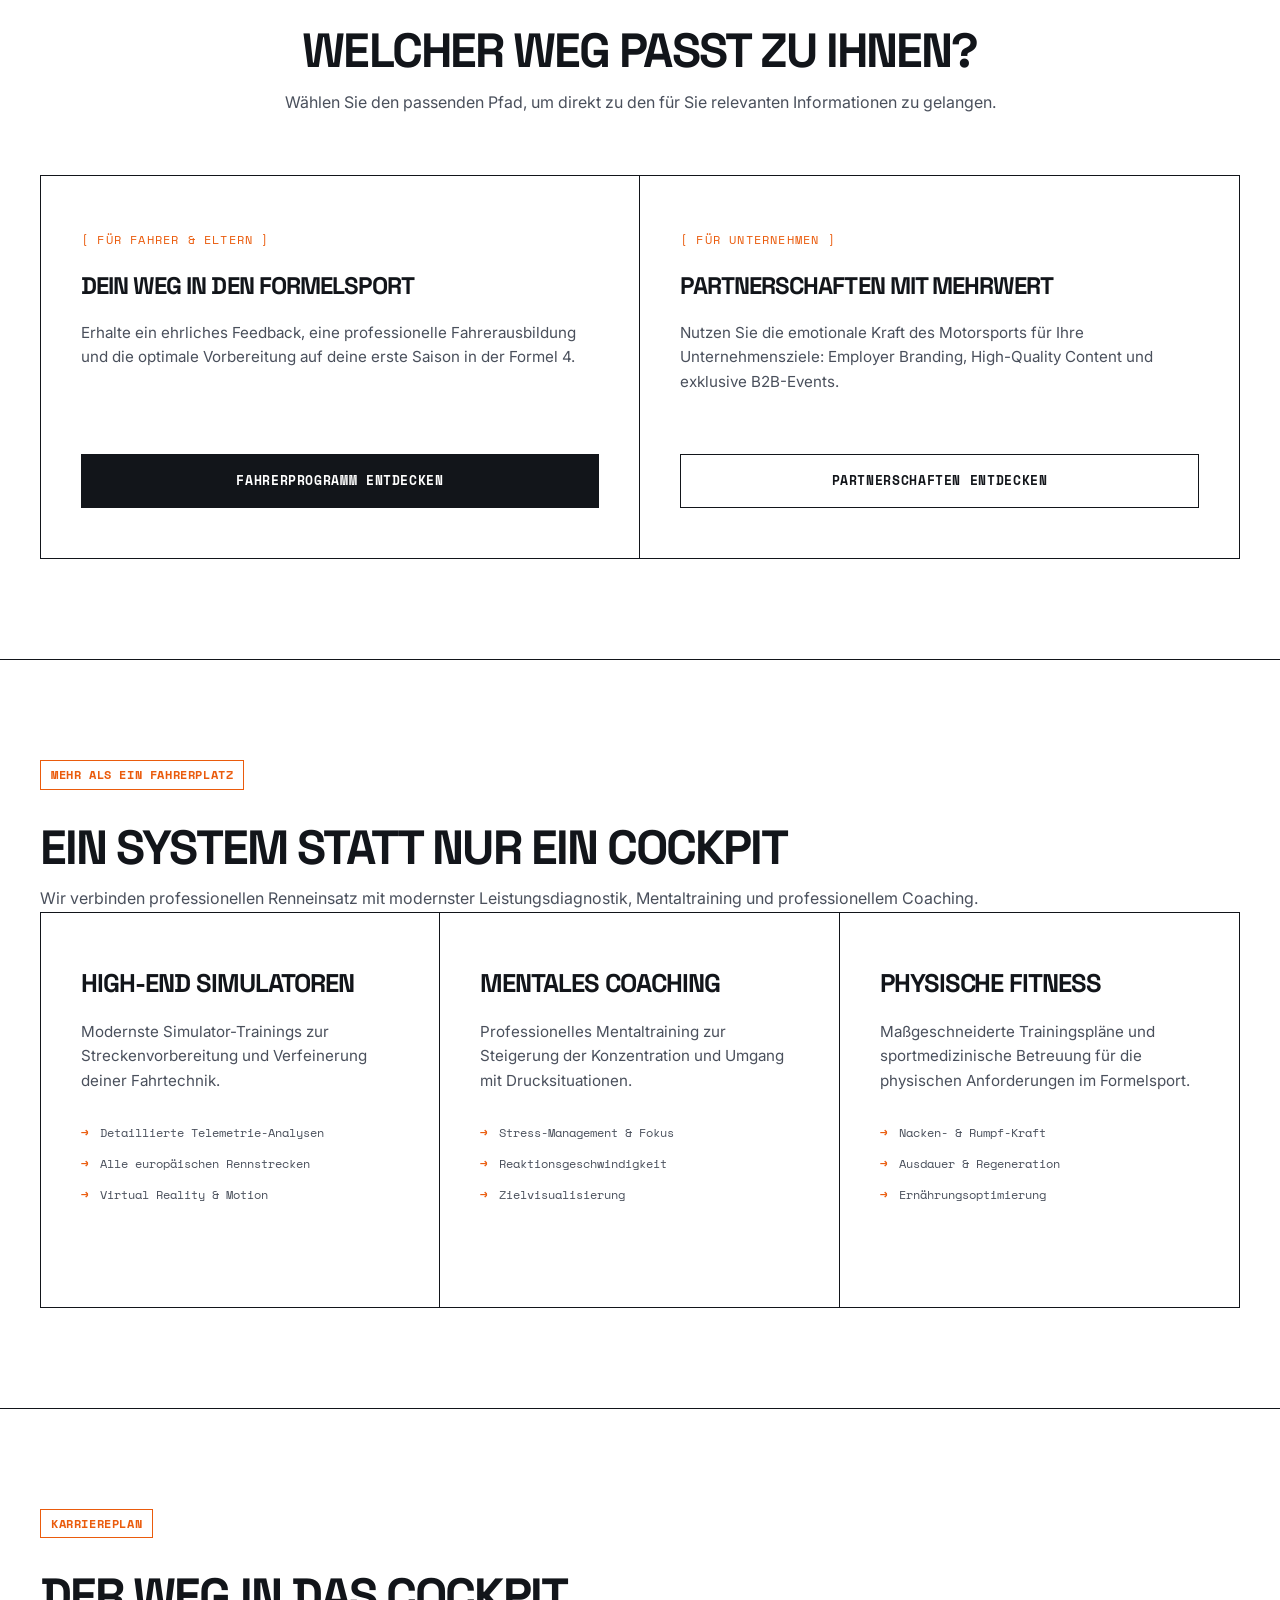
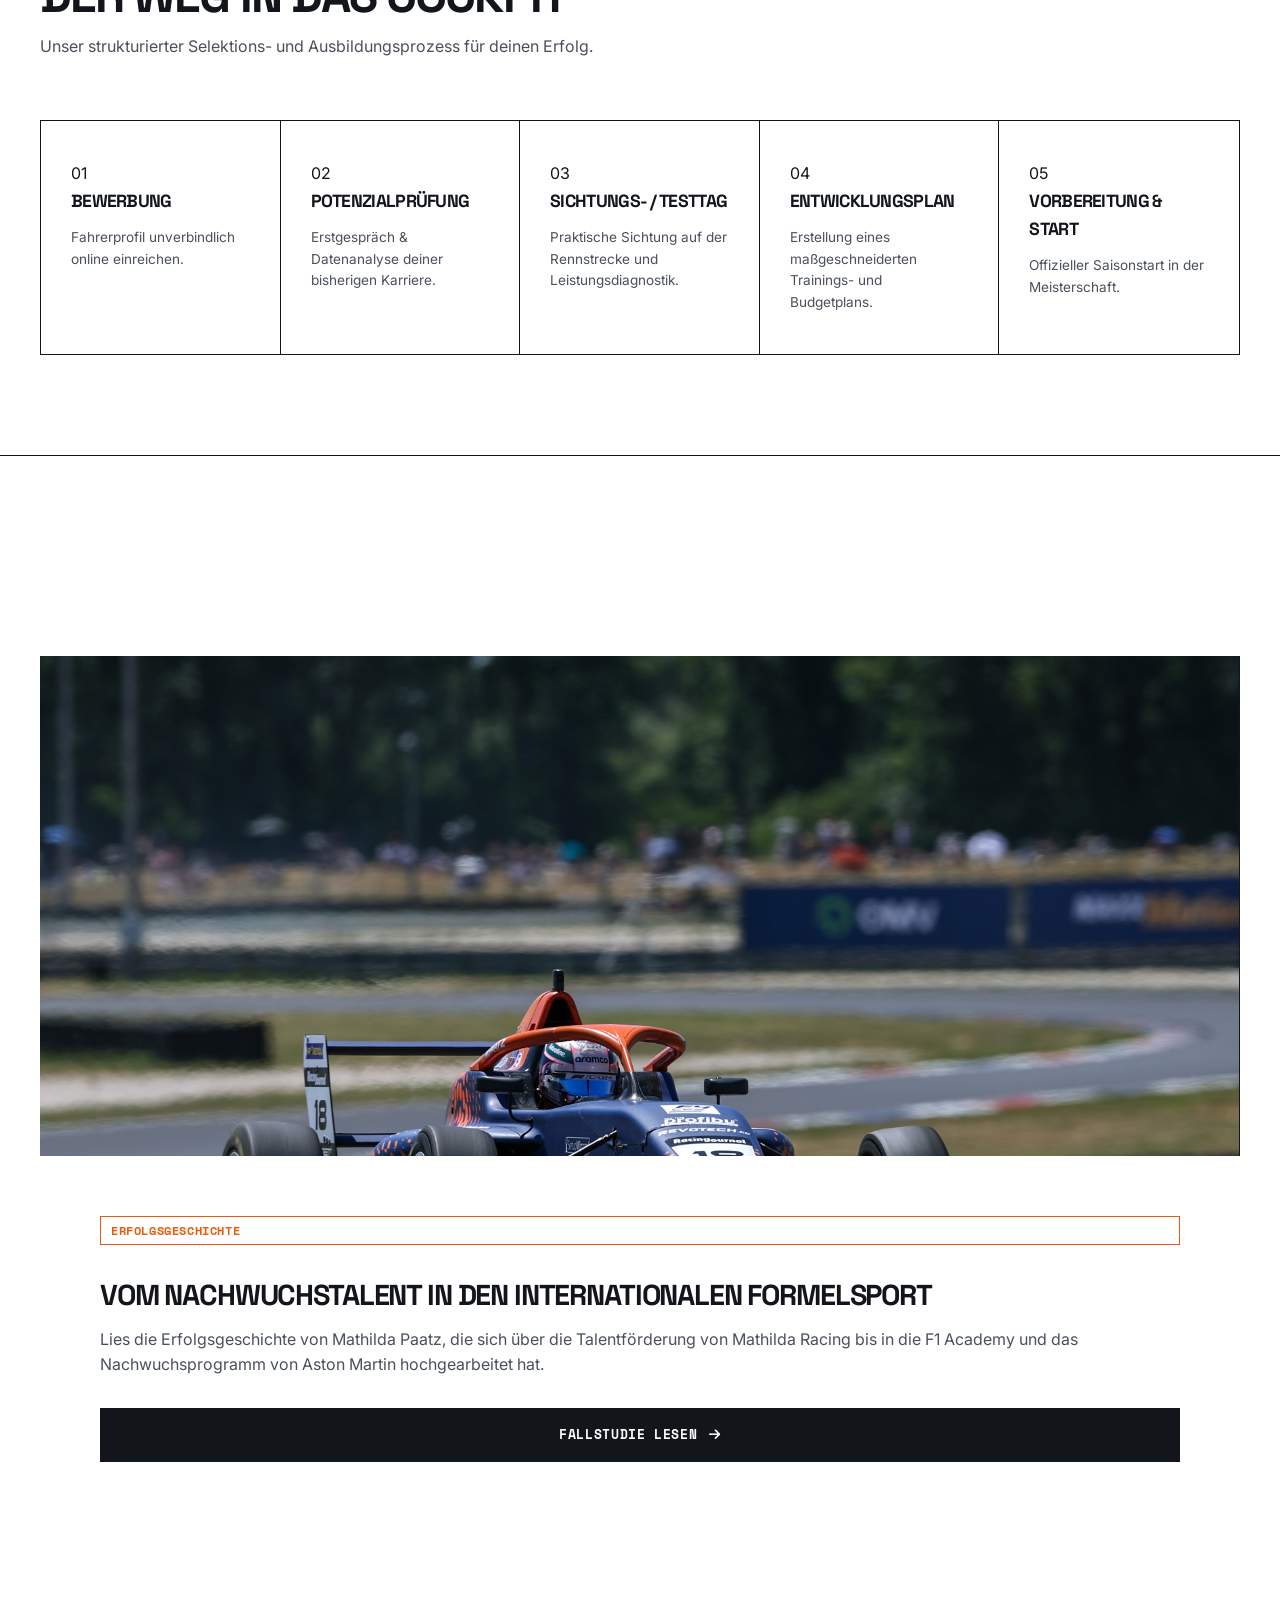
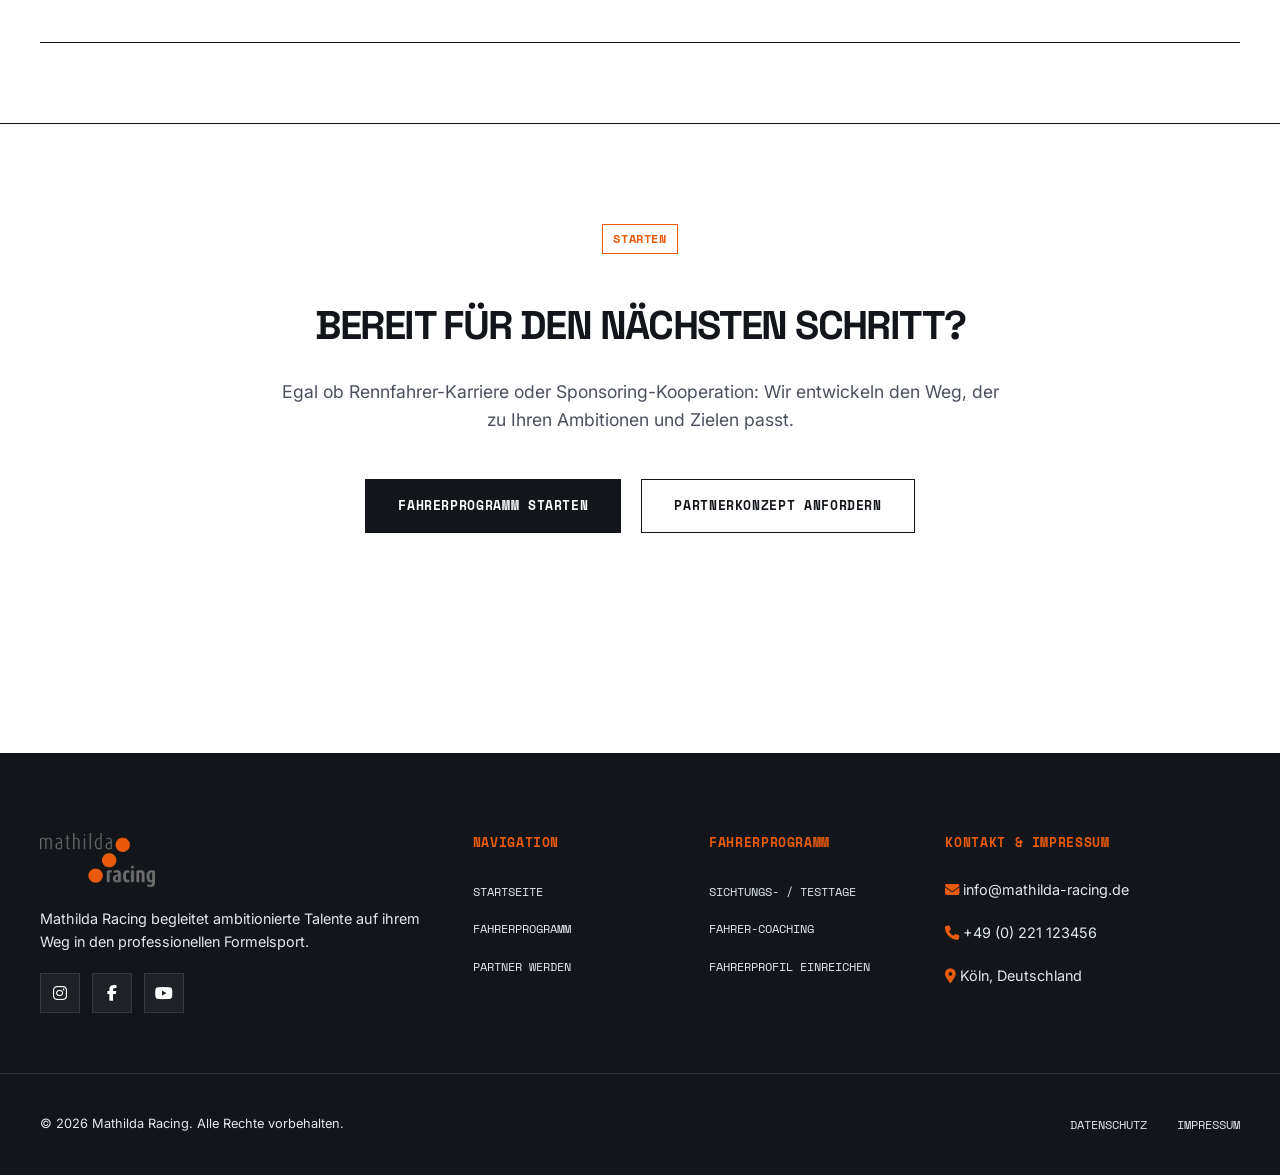
==== commit ff7e961c: "style: move comparative racing series section directly under the trust Statistics banner on index.ht" ====
--- a/index.html
+++ b/index.html
@@ -122,37 +122,6 @@
           <div class="trust-item">
             <span class="trust-number">100%</span>
             <span class="trust-text" data-i18n="trust-item-4">Fokus Nachwuchs</span>
-          </div>
-        </div>
-      </div>
-    </section>
-
-    <!-- AUDIENCE SEGMENTATION (DIE WEICHE) -->
-    <section class="segmentation-section" style="padding: 100px 0; border-bottom: 1px solid var(--border-color);">
-      <div class="container">
-        <span class="badge" data-i18n="seg-badge">Auswahl</span>
-        <h2 class="section-title" style="text-align: center;" data-i18n="seg-title">Welcher Weg passt zu Ihnen?</h2>
-        <p class="section-subtitle" style="text-align: center; margin-bottom: 60px;" data-i18n="seg-subtitle">Wählen Sie den passenden Pfad, um direkt zu den für Sie relevanten Informationen zu gelangen.</p>
-        
-        <div class="grid-cards grid-2-col">
-          <!-- Column Fahrer -->
-          <div class="card" style="display: flex; flex-direction: column; justify-content: space-between;">
-            <div>
-              <span class="mono-label" style="color: var(--accent); font-family: var(--font-mono); font-size: 0.75rem; text-transform: uppercase;">[ Für Fahrer & Eltern ]</span>
-              <h3 style="margin-top: 15px; font-size: 1.5rem;" data-i18n="seg-drv-title">Dein Weg in den Formelsport</h3>
-              <p style="margin-top: 15px; font-size: 0.95rem; color: var(--text-secondary); line-height: 1.6;" data-i18n="seg-drv-desc">Erhalte ein ehrliches Feedback, eine professionelle Fahrerausbildung und die optimale Vorbereitung auf deine erste Saison in der Formel 4.</p>
-            </div>
-            <a href="fahrerprogramm.html" class="btn btn-primary" style="margin-top: 30px; display: block; text-align: center;" data-i18n="seg-drv-btn">Fahrerprogramm entdecken</a>
-          </div>
-          
-          <!-- Column Partner -->
-          <div class="card" style="display: flex; flex-direction: column; justify-content: space-between;">
-            <div>
-              <span class="mono-label" style="color: var(--accent); font-family: var(--font-mono); font-size: 0.75rem; text-transform: uppercase;">[ Für Unternehmen ]</span>
-              <h3 style="margin-top: 15px; font-size: 1.5rem;" data-i18n="seg-sp-title">Partnerschaften mit Mehrwert</h3>
-              <p style="margin-top: 15px; font-size: 0.95rem; color: var(--text-secondary); line-height: 1.6;" data-i18n="seg-sp-desc">Nutzen Sie die emotionale Kraft des Motorsports für Ihre Unternehmensziele: Employer Branding, High-Quality Content und exklusive B2B-Events.</p>
-            </div>
-            <a href="partner.html" class="btn btn-secondary" style="margin-top: 30px; display: block; text-align: center;" data-i18n="seg-sp-btn">Partnerschaften entdecken</a>
           </div>
         </div>
       </div>
@@ -394,6 +363,37 @@
           <p style="font-size: 0.8rem; color: var(--text-muted); margin-top: 20px; max-width: 650px; margin-left: auto; margin-right: auto; line-height: 1.5;" data-i18n="f4-cta-note">
             Die Bewerbung ist unverbindlich. Fahrerplätze werden nach persönlicher Prüfung und einem gemeinsamen Kennenlernen vergeben. Angaben zur Meisterschaft entsprechen dem aktuellen Planungsstand.
           </p>
+        </div>
+      </div>
+    </section>
+
+    <!-- AUDIENCE SEGMENTATION (DIE WEICHE) -->
+    <section class="segmentation-section" style="padding: 100px 0; border-bottom: 1px solid var(--border-color);">
+      <div class="container">
+        <span class="badge" data-i18n="seg-badge">Auswahl</span>
+        <h2 class="section-title" style="text-align: center;" data-i18n="seg-title">Welcher Weg passt zu Ihnen?</h2>
+        <p class="section-subtitle" style="text-align: center; margin-bottom: 60px;" data-i18n="seg-subtitle">Wählen Sie den passenden Pfad, um direkt zu den für Sie relevanten Informationen zu gelangen.</p>
+        
+        <div class="grid-cards grid-2-col">
+          <!-- Column Fahrer -->
+          <div class="card" style="display: flex; flex-direction: column; justify-content: space-between;">
+            <div>
+              <span class="mono-label" style="color: var(--accent); font-family: var(--font-mono); font-size: 0.75rem; text-transform: uppercase;">[ Für Fahrer & Eltern ]</span>
+              <h3 style="margin-top: 15px; font-size: 1.5rem;" data-i18n="seg-drv-title">Dein Weg in den Formelsport</h3>
+              <p style="margin-top: 15px; font-size: 0.95rem; color: var(--text-secondary); line-height: 1.6;" data-i18n="seg-drv-desc">Erhalte ein ehrliches Feedback, eine professionelle Fahrerausbildung und die optimale Vorbereitung auf deine erste Saison in der Formel 4.</p>
+            </div>
+            <a href="fahrerprogramm.html" class="btn btn-primary" style="margin-top: 30px; display: block; text-align: center;" data-i18n="seg-drv-btn">Fahrerprogramm entdecken</a>
+          </div>
+          
+          <!-- Column Partner -->
+          <div class="card" style="display: flex; flex-direction: column; justify-content: space-between;">
+            <div>
+              <span class="mono-label" style="color: var(--accent); font-family: var(--font-mono); font-size: 0.75rem; text-transform: uppercase;">[ Für Unternehmen ]</span>
+              <h3 style="margin-top: 15px; font-size: 1.5rem;" data-i18n="seg-sp-title">Partnerschaften mit Mehrwert</h3>
+              <p style="margin-top: 15px; font-size: 0.95rem; color: var(--text-secondary); line-height: 1.6;" data-i18n="seg-sp-desc">Nutzen Sie die emotionale Kraft des Motorsports für Ihre Unternehmensziele: Employer Branding, High-Quality Content und exklusive B2B-Events.</p>
+            </div>
+            <a href="partner.html" class="btn btn-secondary" style="margin-top: 30px; display: block; text-align: center;" data-i18n="seg-sp-btn">Partnerschaften entdecken</a>
+          </div>
         </div>
       </div>
     </section>
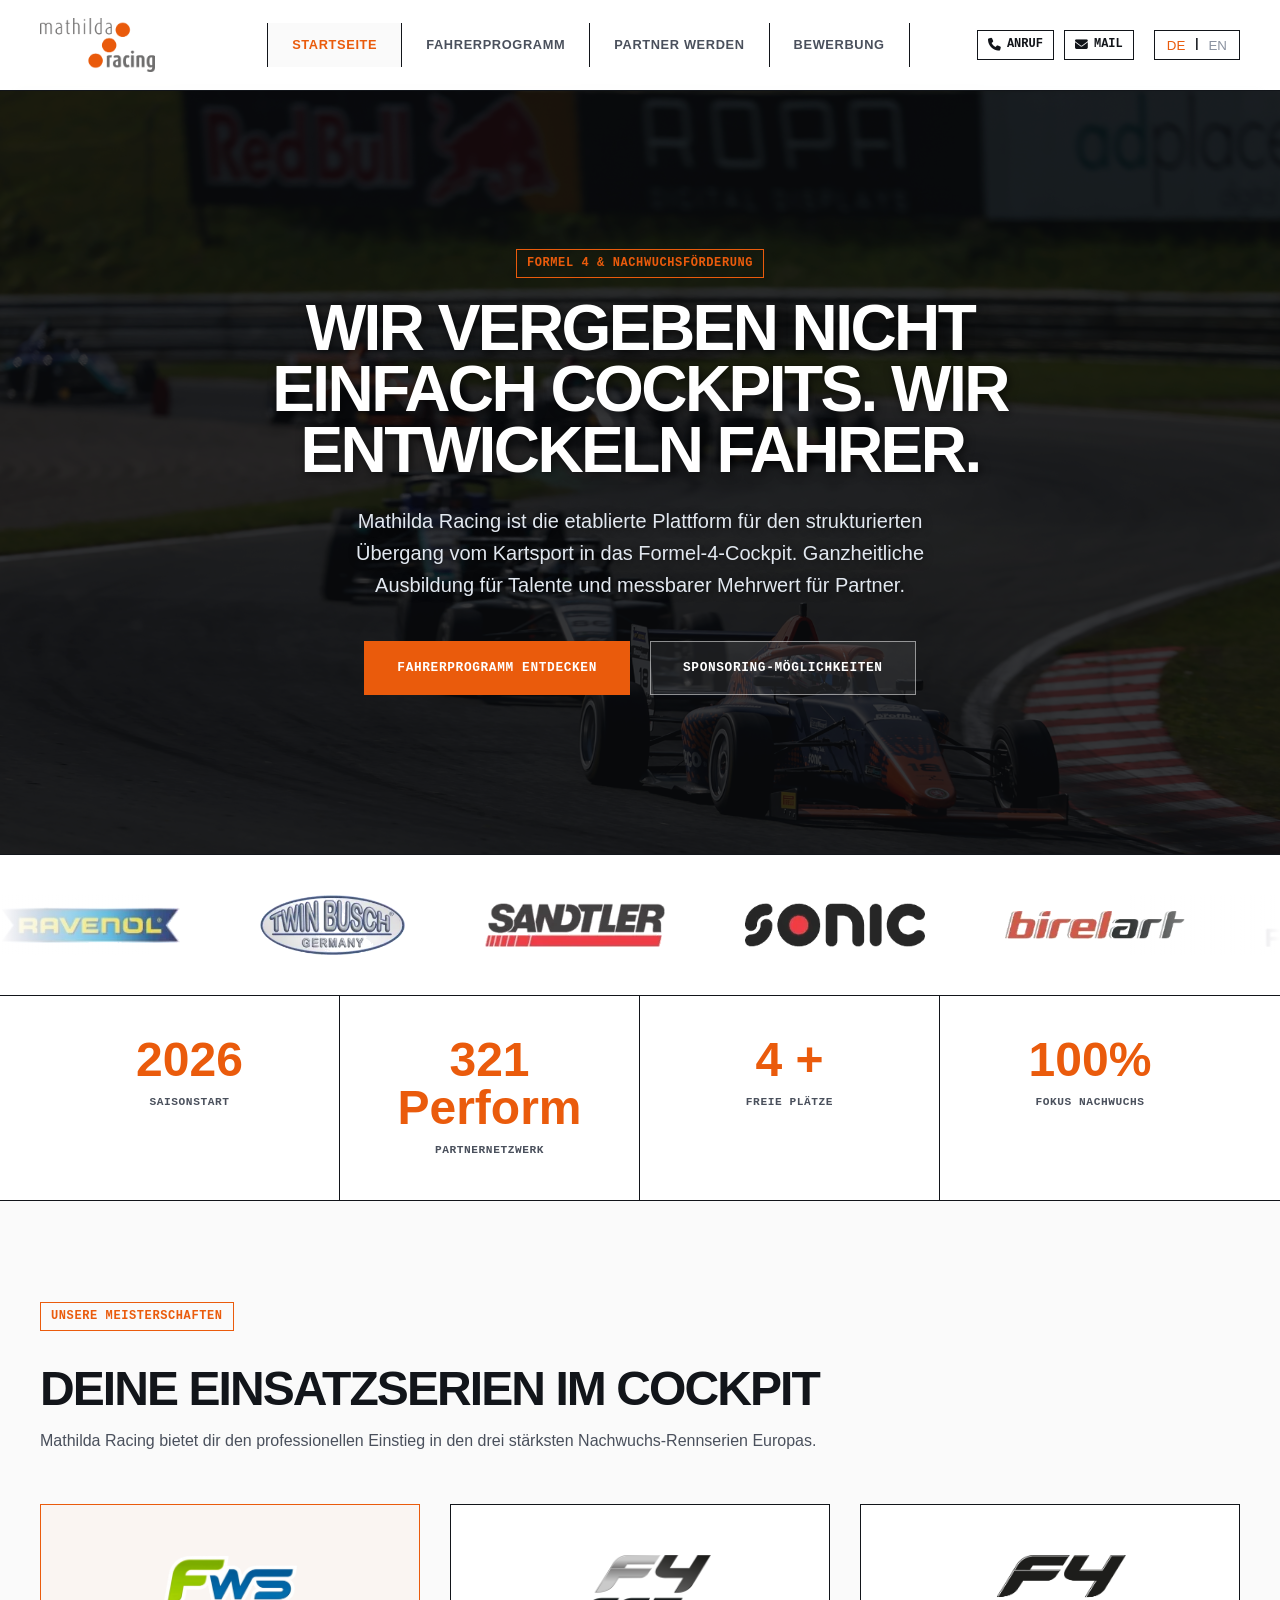
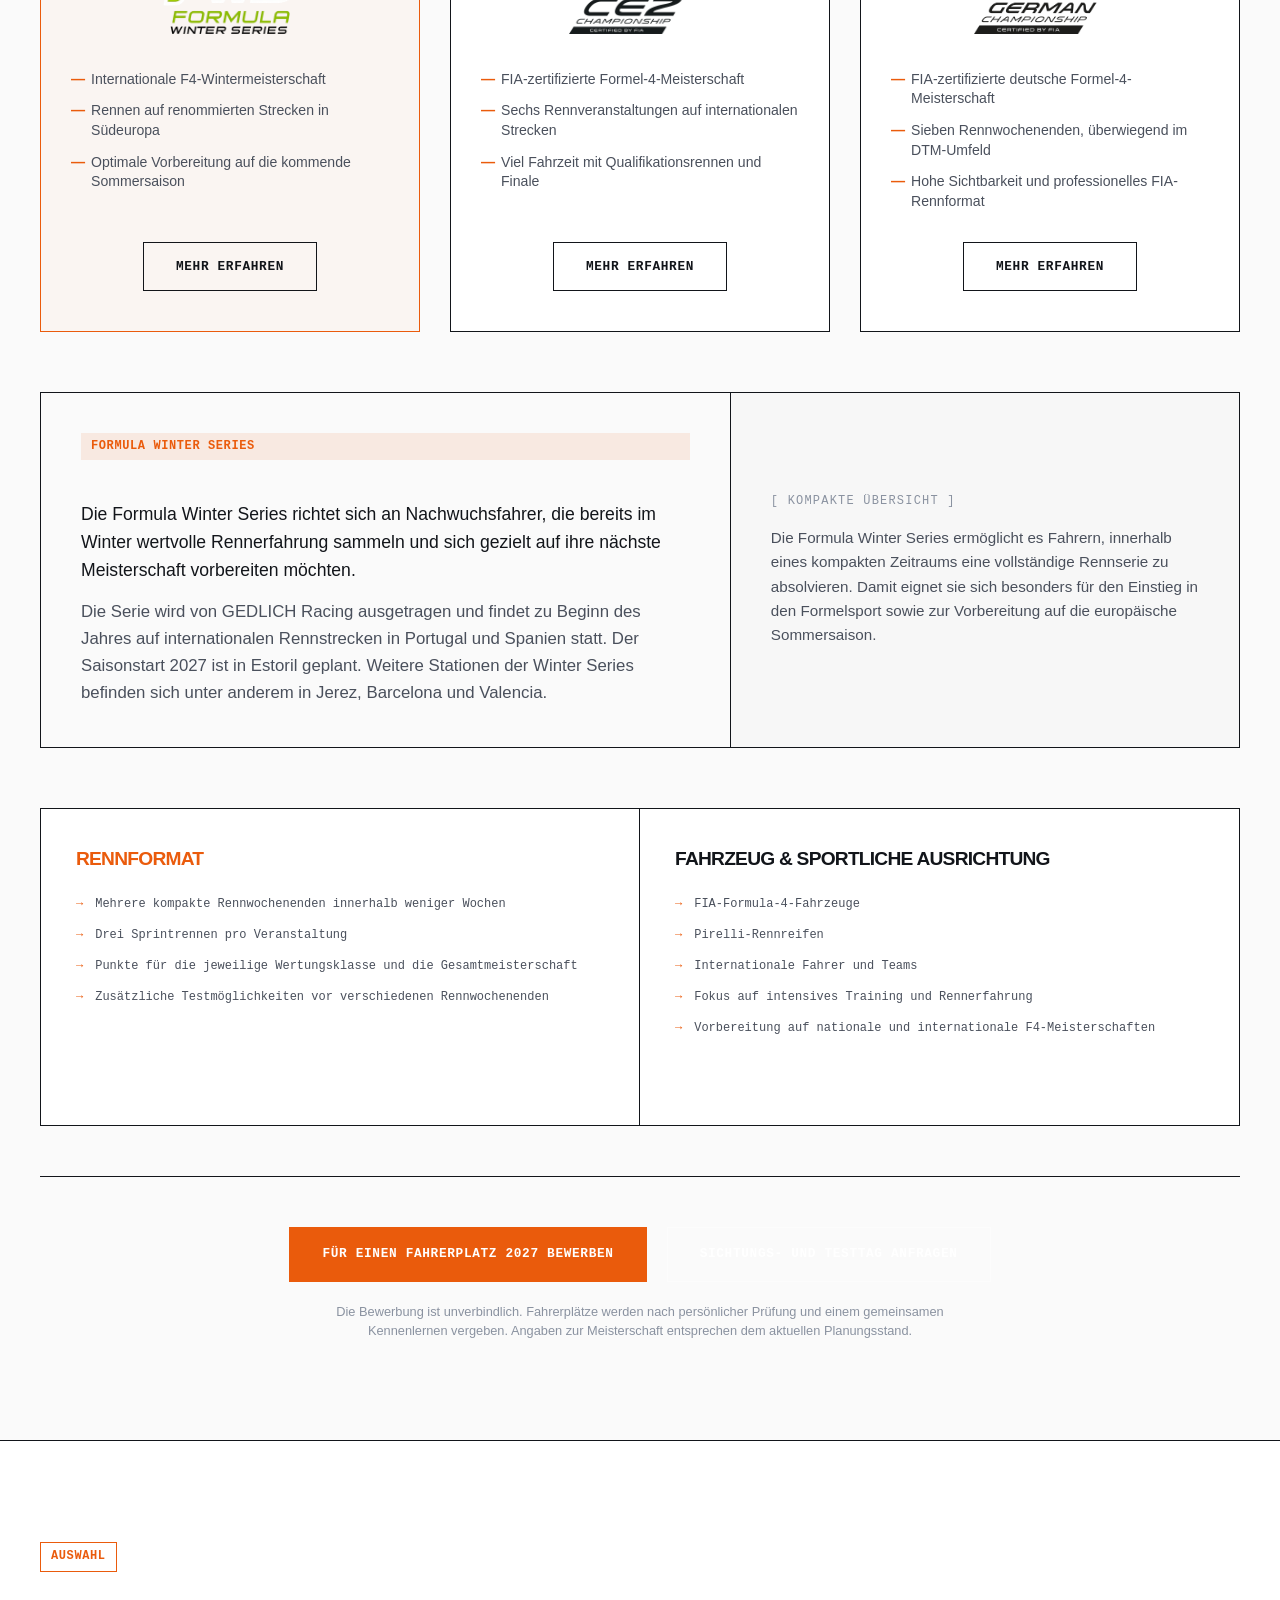
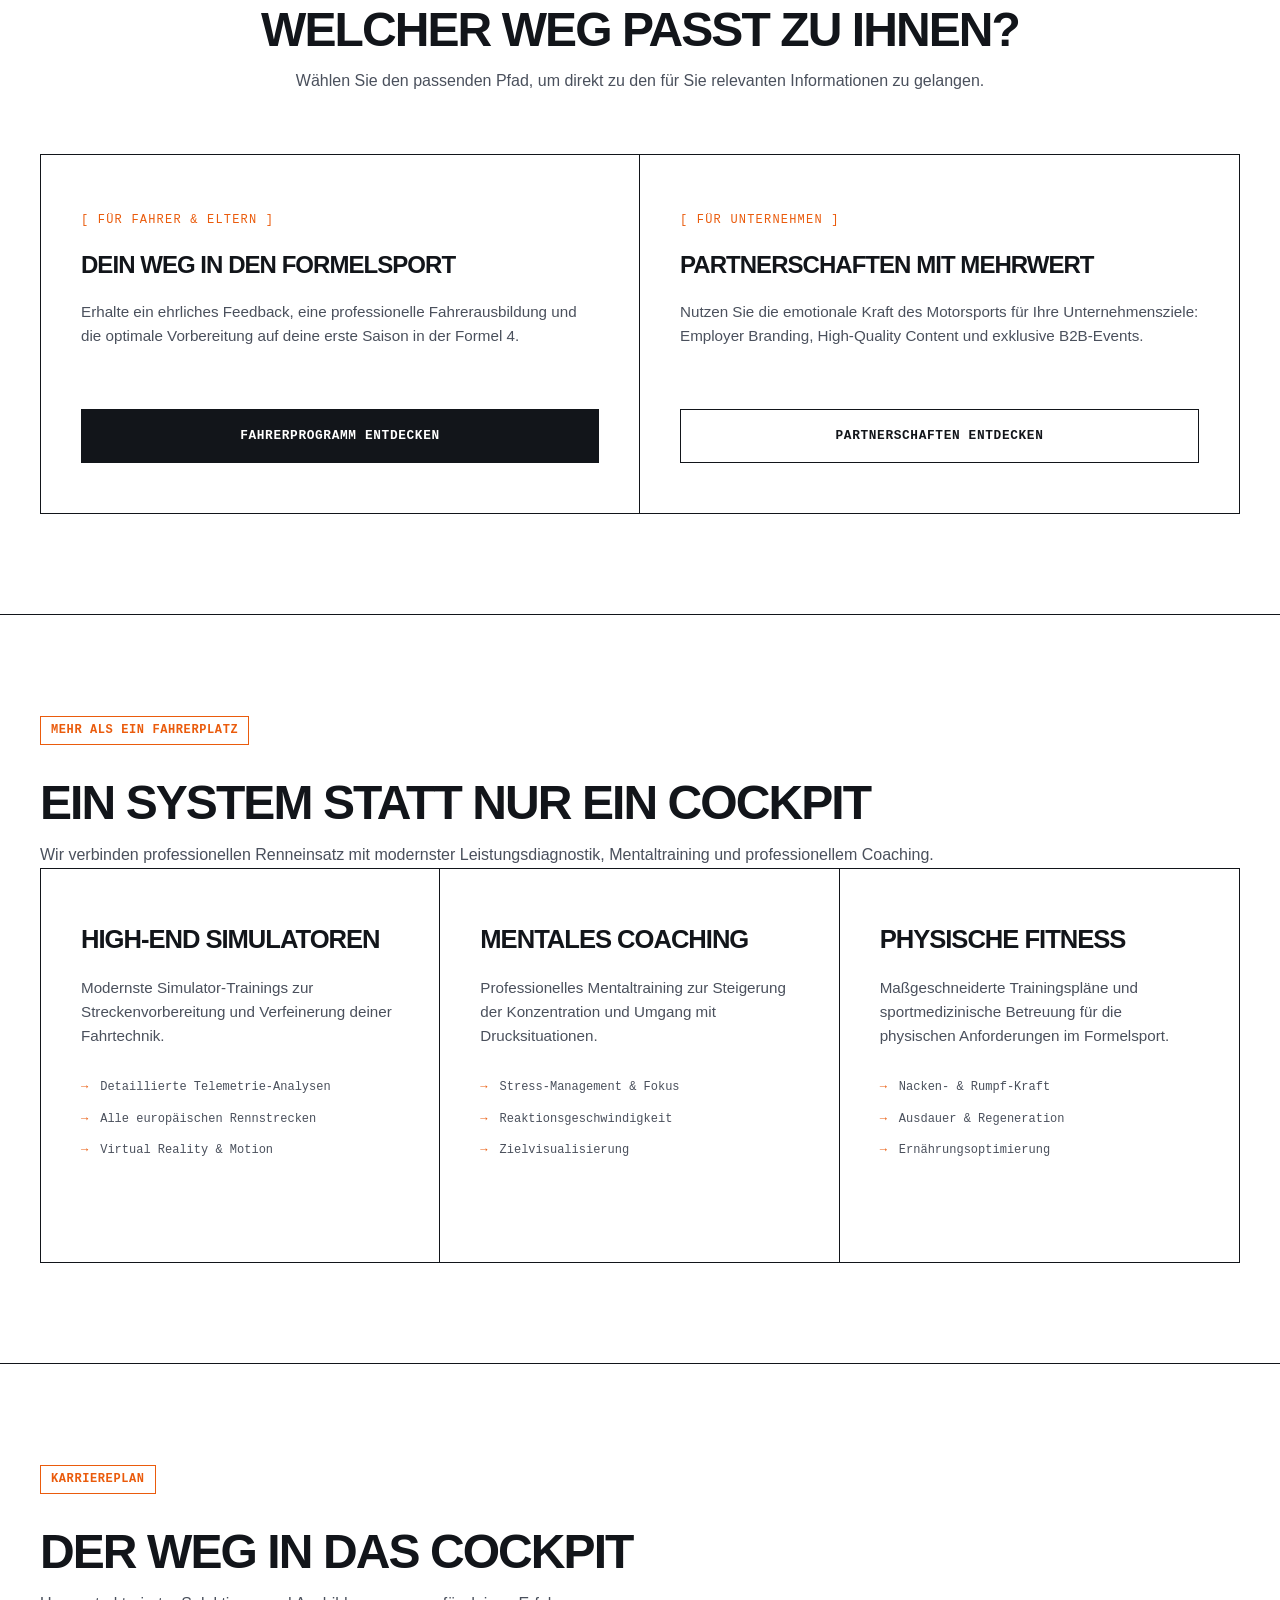
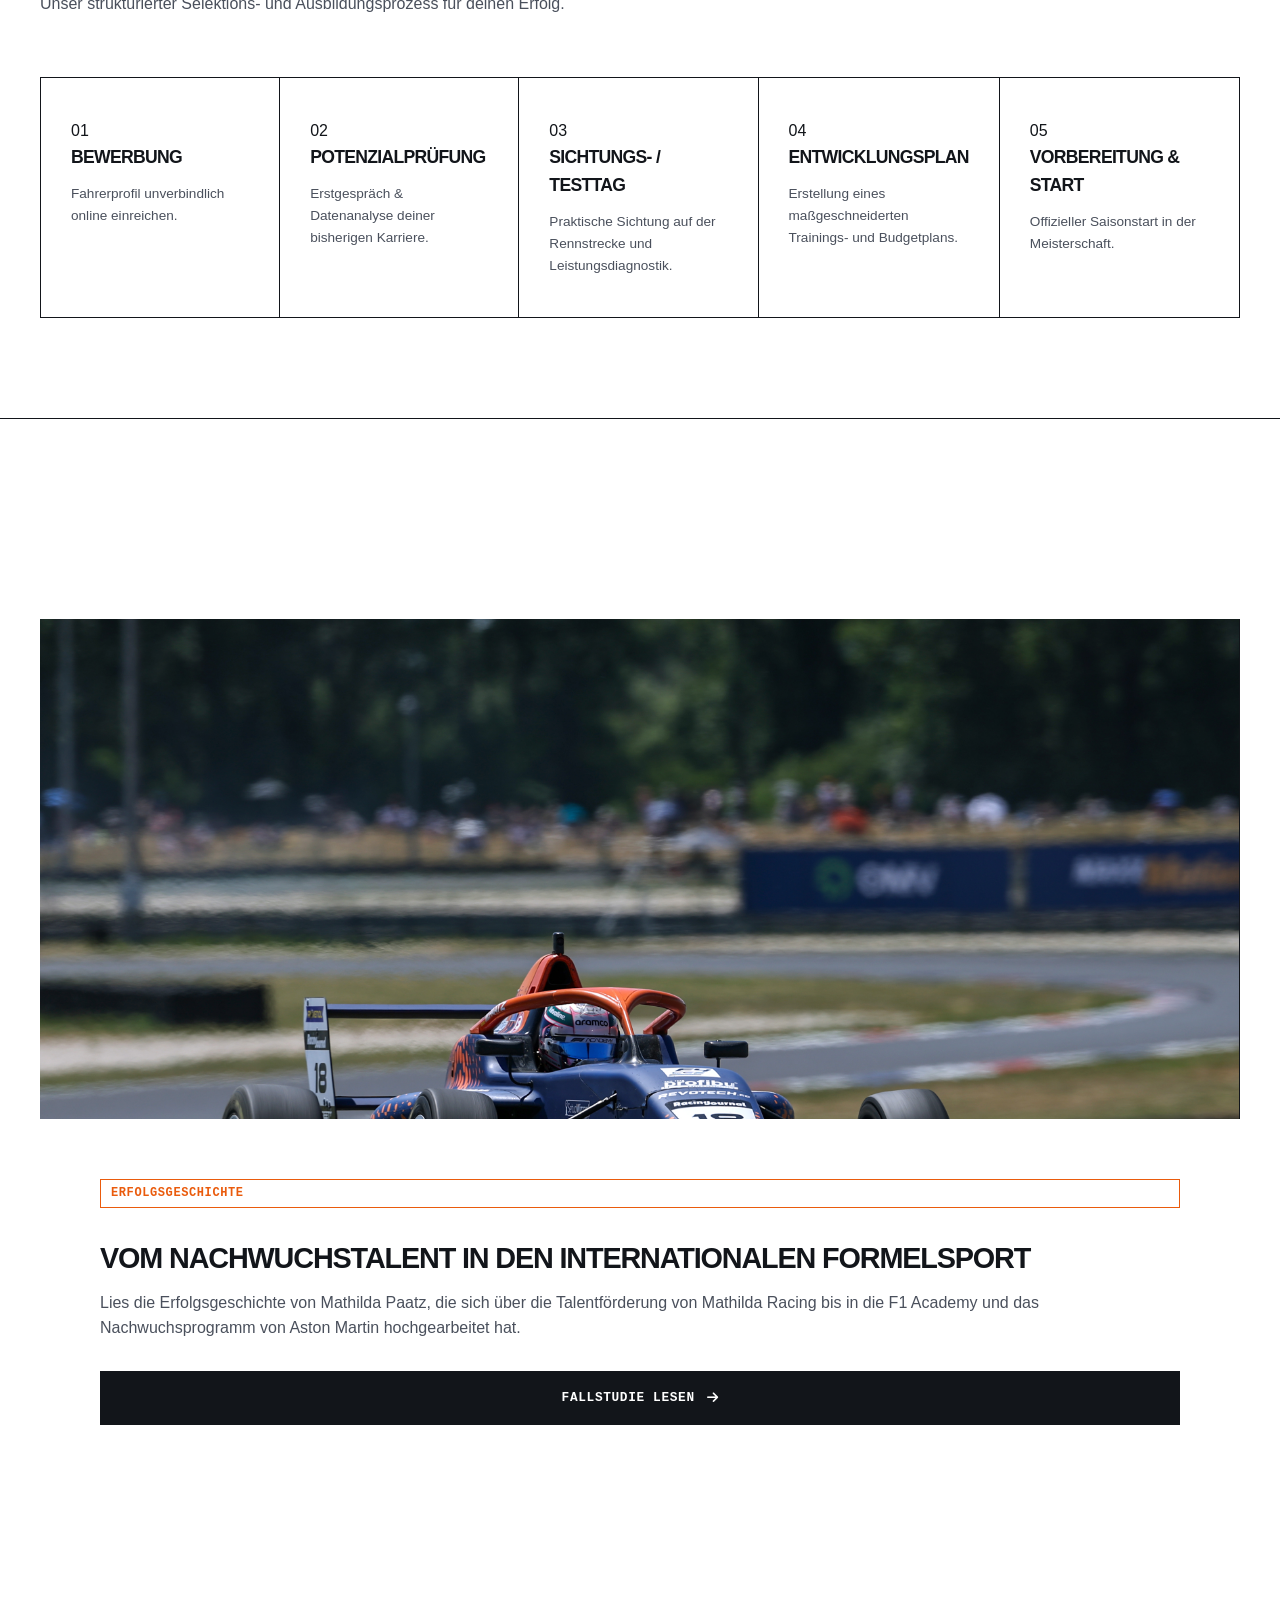
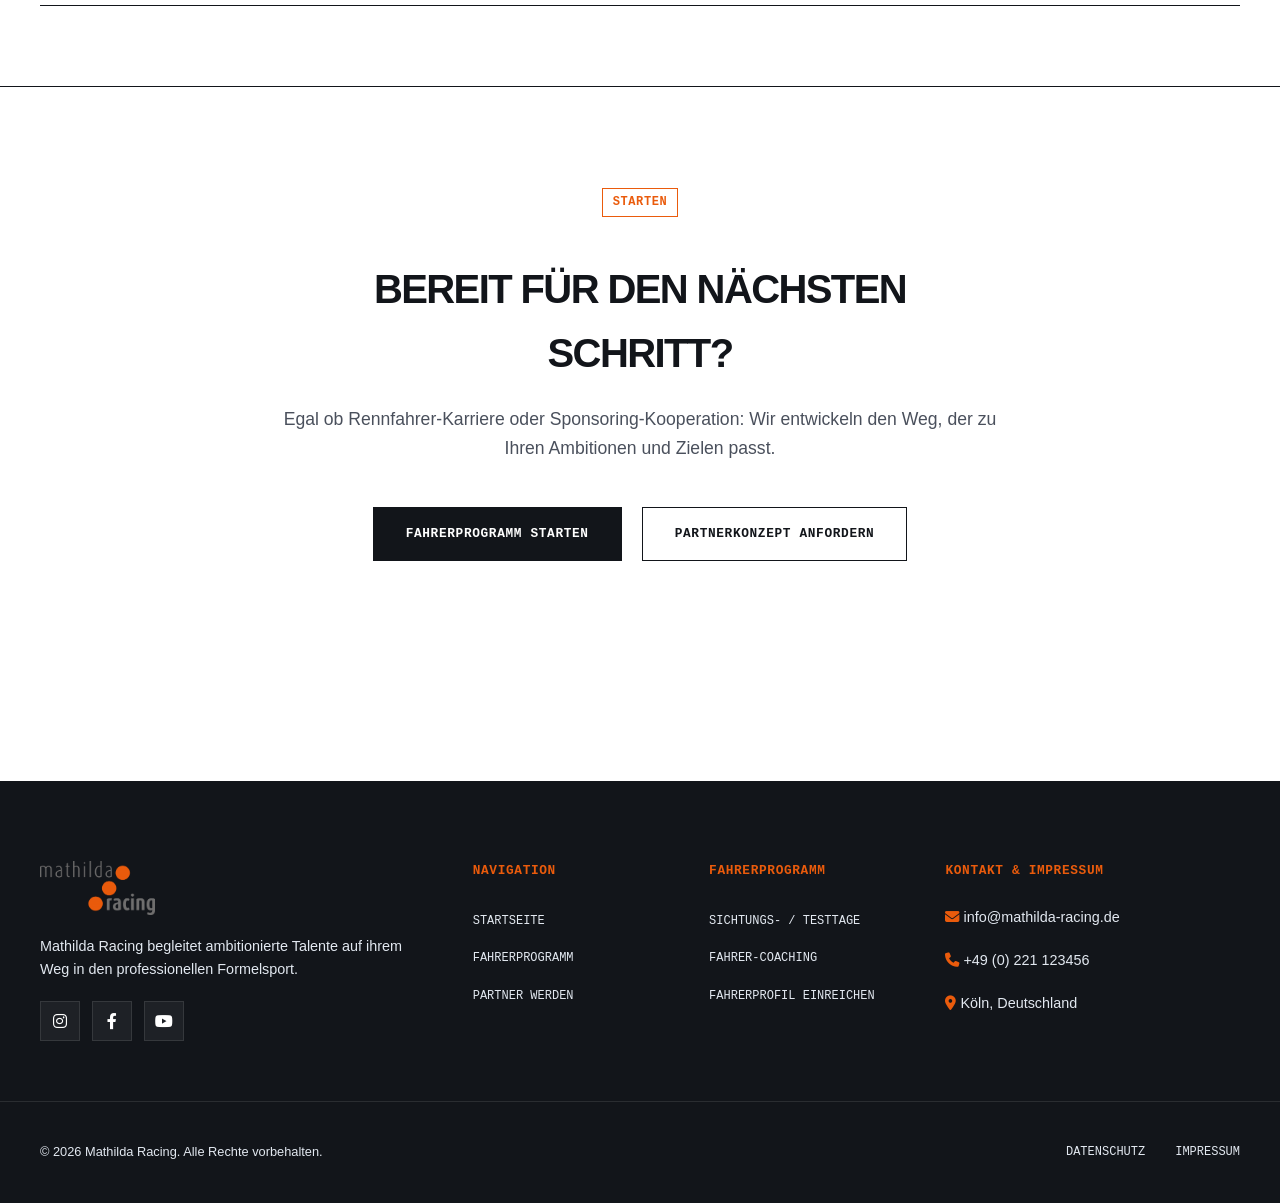
==== commit 1defae87: "refactor: apply Privacy by Design, GDPR/TDDDG compliance, self-host FontAwesome, secure form submiss" ====
--- a/index.html
+++ b/index.html
@@ -8,8 +8,8 @@
   <!-- CSS Link -->
   <link rel="stylesheet" href="style.css">
   
-  <!-- FontAwesome Icons via CDN -->
-  <link rel="stylesheet" href="https://cdnjs.cloudflare.com/ajax/libs/font-awesome/6.4.0/css/all.min.css">
+  <!-- FontAwesome Icons (Local) -->
+  <link rel="stylesheet" href="assets/font-awesome/css/all.min.css">
 </head>
 <body>
 
@@ -527,9 +527,9 @@
         </div>
         <p>Mathilda Racing begleitet ambitionierte Talente auf ihrem Weg in den professionellen Formelsport.</p>
         <div class="social-links">
-          <a href="https://www.instagram.com/mathilda.racing/" target="_blank" class="social-btn" aria-label="Instagram"><i class="fab fa-instagram"></i></a>
-          <a href="https://www.facebook.com/mathildaracing/" target="_blank" class="social-btn" aria-label="Facebook"><i class="fab fa-facebook-f"></i></a>
-          <a href="https://www.youtube.com/" target="_blank" class="social-btn" aria-label="YouTube"><i class="fab fa-youtube"></i></a>
+          <a href="https://www.instagram.com/mathilda.racing/" target="_blank" rel="noopener noreferrer" class="social-btn" aria-label="Instagram"><i class="fab fa-instagram"></i></a>
+          <a href="https://www.facebook.com/mathildaracing/" target="_blank" rel="noopener noreferrer" class="social-btn" aria-label="Facebook"><i class="fab fa-facebook-f"></i></a>
+          <a href="https://www.youtube.com/" target="_blank" rel="noopener noreferrer" class="social-btn" aria-label="YouTube"><i class="fab fa-youtube"></i></a>
         </div>
       </div>
 
--- a/style.css
+++ b/style.css
@@ -1,5 +1,3 @@
-@import url('https://fonts.googleapis.com/css2?family=Inter:wght@300;400;500;600;700&family=Space+Grotesk:wght@500;700;800&family=Space+Mono:wght@400;700&display=swap');
-
 :root {
   --bg-primary: #ffffff;
   --bg-secondary: #fafafa;
@@ -17,9 +15,9 @@
   --text-secondary: #4a505c;
   --text-muted: #8a92a0;
   
-  --font-display: 'Space Grotesk', sans-serif;
-  --font-mono: 'Space Mono', monospace;
-  --font-body: 'Inter', sans-serif;
+  --font-display: Inter, Arial, Helvetica, system-ui, -apple-system, BlinkMacSystemFont, "Segoe UI", sans-serif;
+  --font-mono: SFMono-Regular, Consolas, "Liberation Mono", Menlo, Courier, monospace;
+  --font-body: Inter, Arial, Helvetica, system-ui, -apple-system, BlinkMacSystemFont, "Segoe UI", sans-serif;
   
   --transition: all 0.25s cubic-bezier(0.16, 1, 0.3, 1);
   --max-width: 1300px;
@@ -213,7 +211,7 @@
 nav ul li a {
   display: block;
   padding: 12px 24px;
-  font-family: 'Plus Jakarta Sans', sans-serif;
+  font-family: var(--font-body);
   font-weight: 700;
   font-size: 0.8rem;
   text-transform: uppercase;
@@ -1186,6 +1184,13 @@
   display: block;
 }
 
+.form-feedback.error {
+  background: rgba(220, 38, 38, 0.05);
+  border-color: #dc2626;
+  color: var(--text-primary);
+  display: block;
+}
+
 /* ----------------- SECTION: FAQS ----------------- */
 .faq-search {
   max-width: 600px;
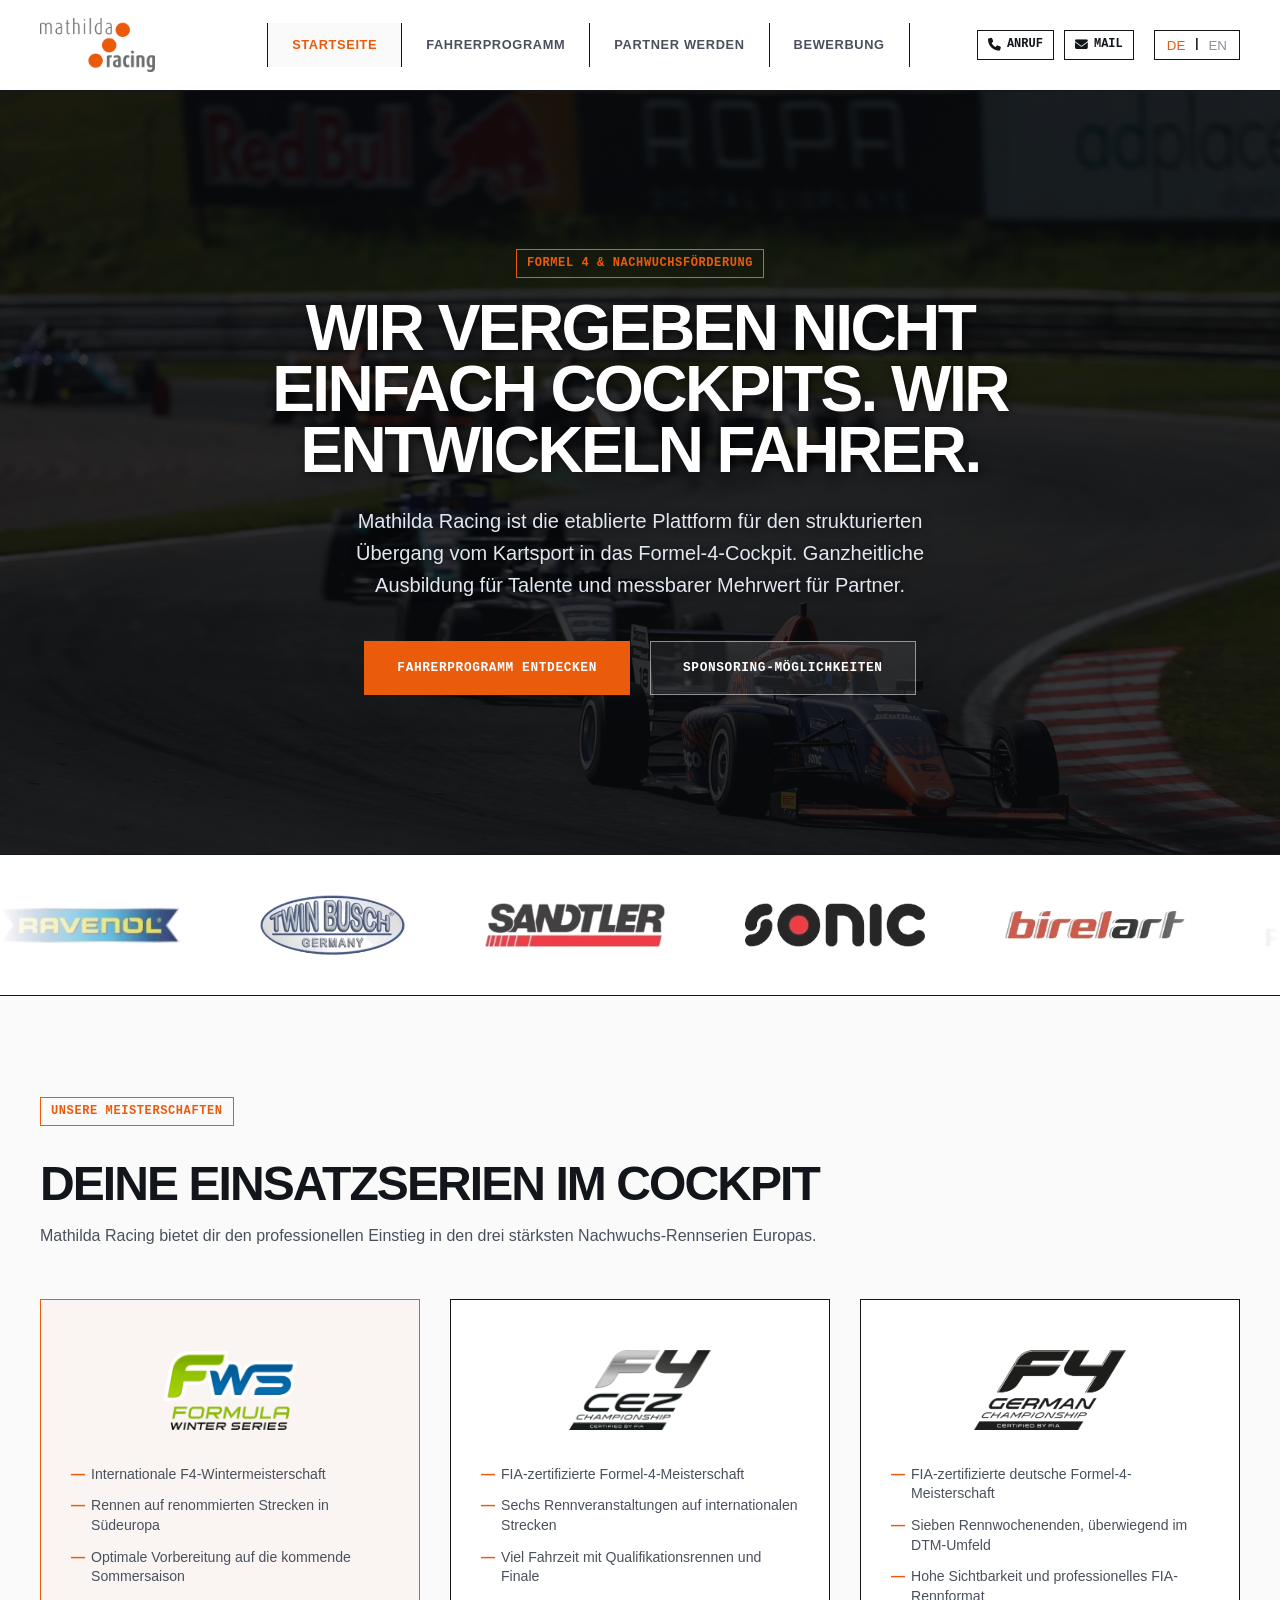
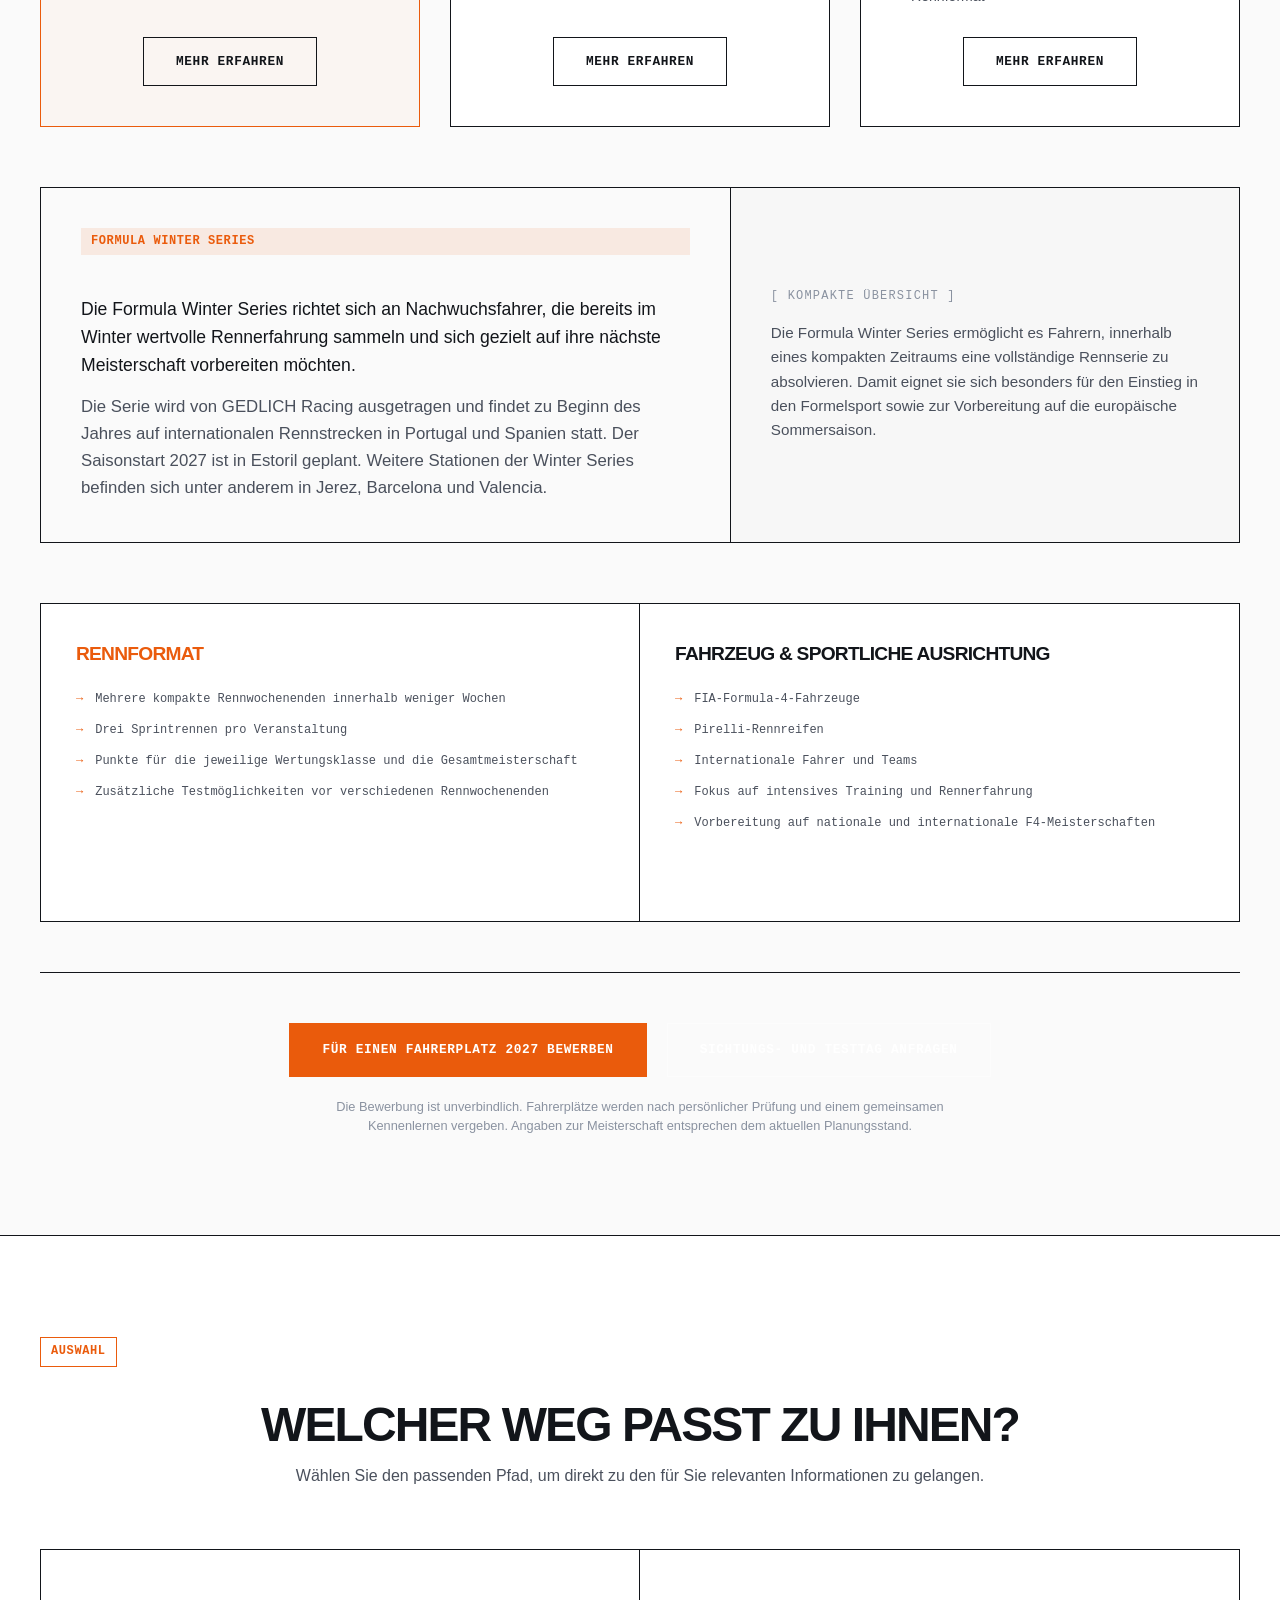
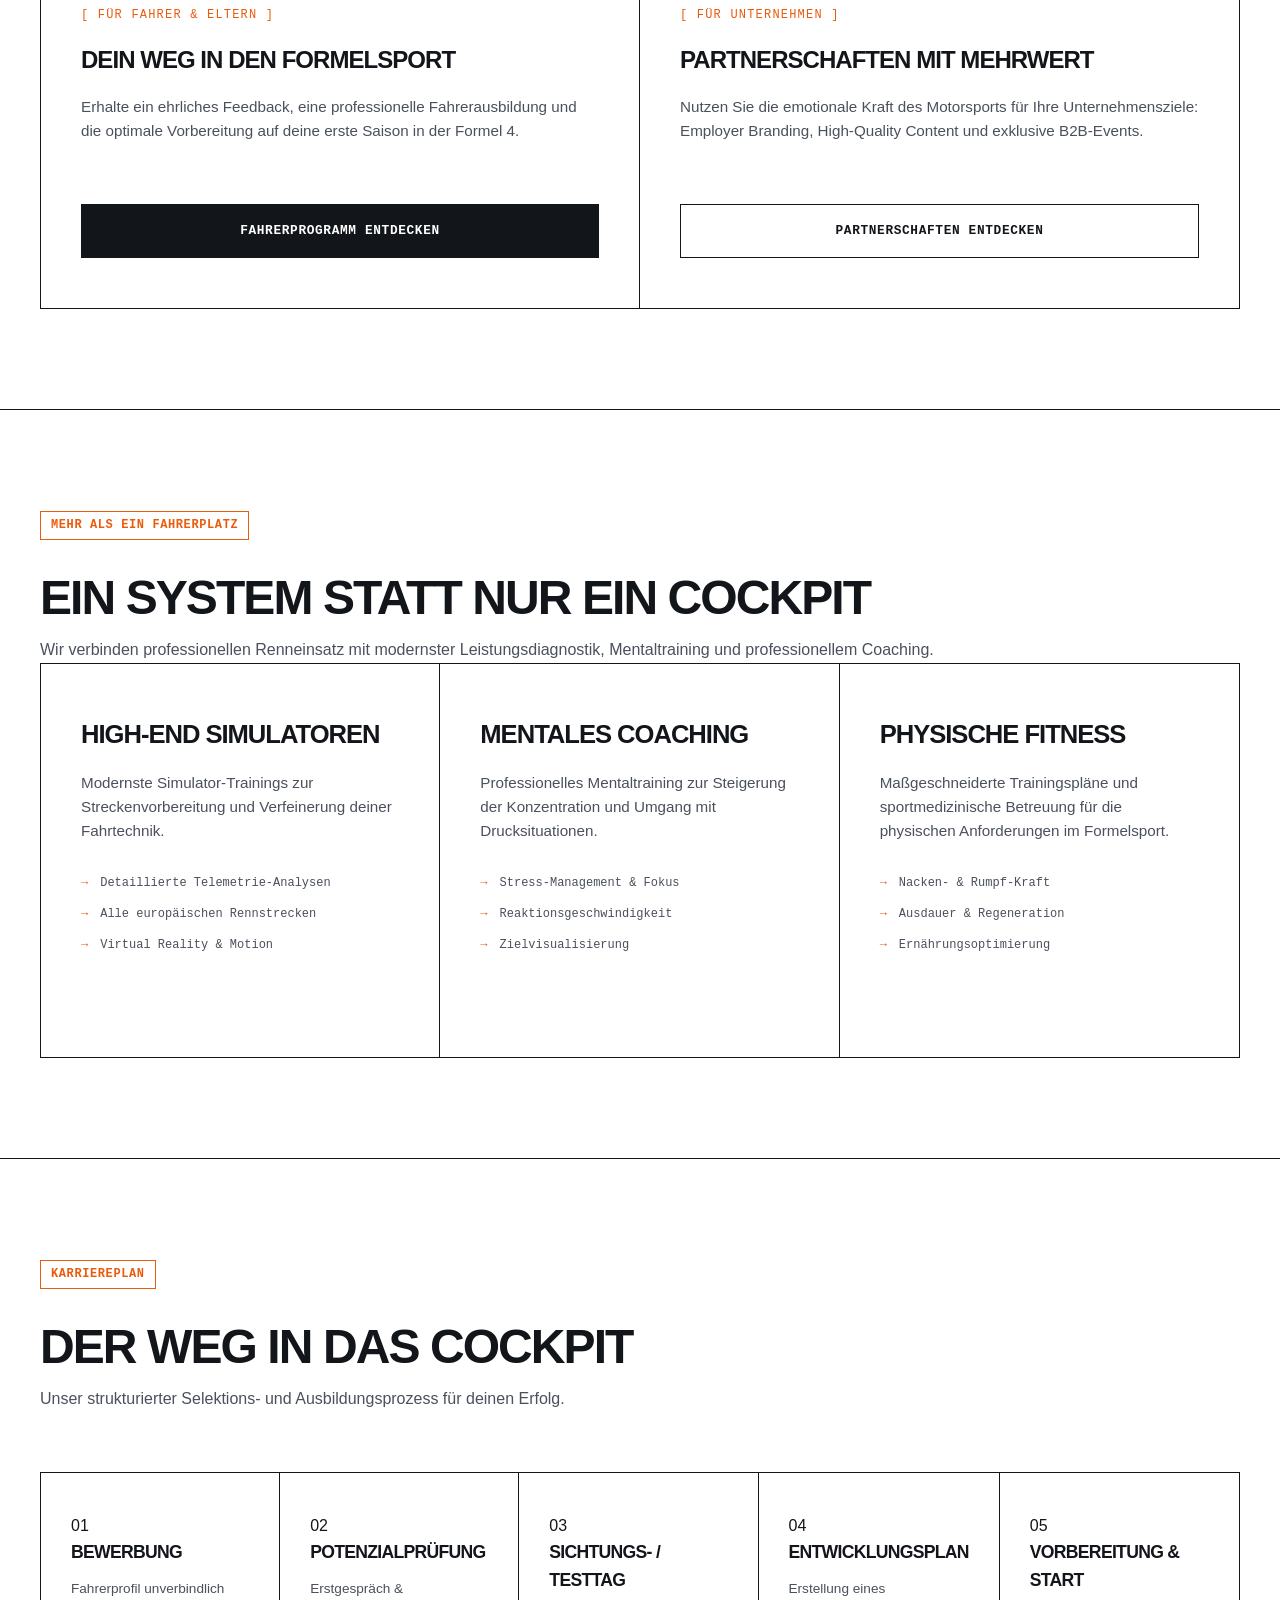
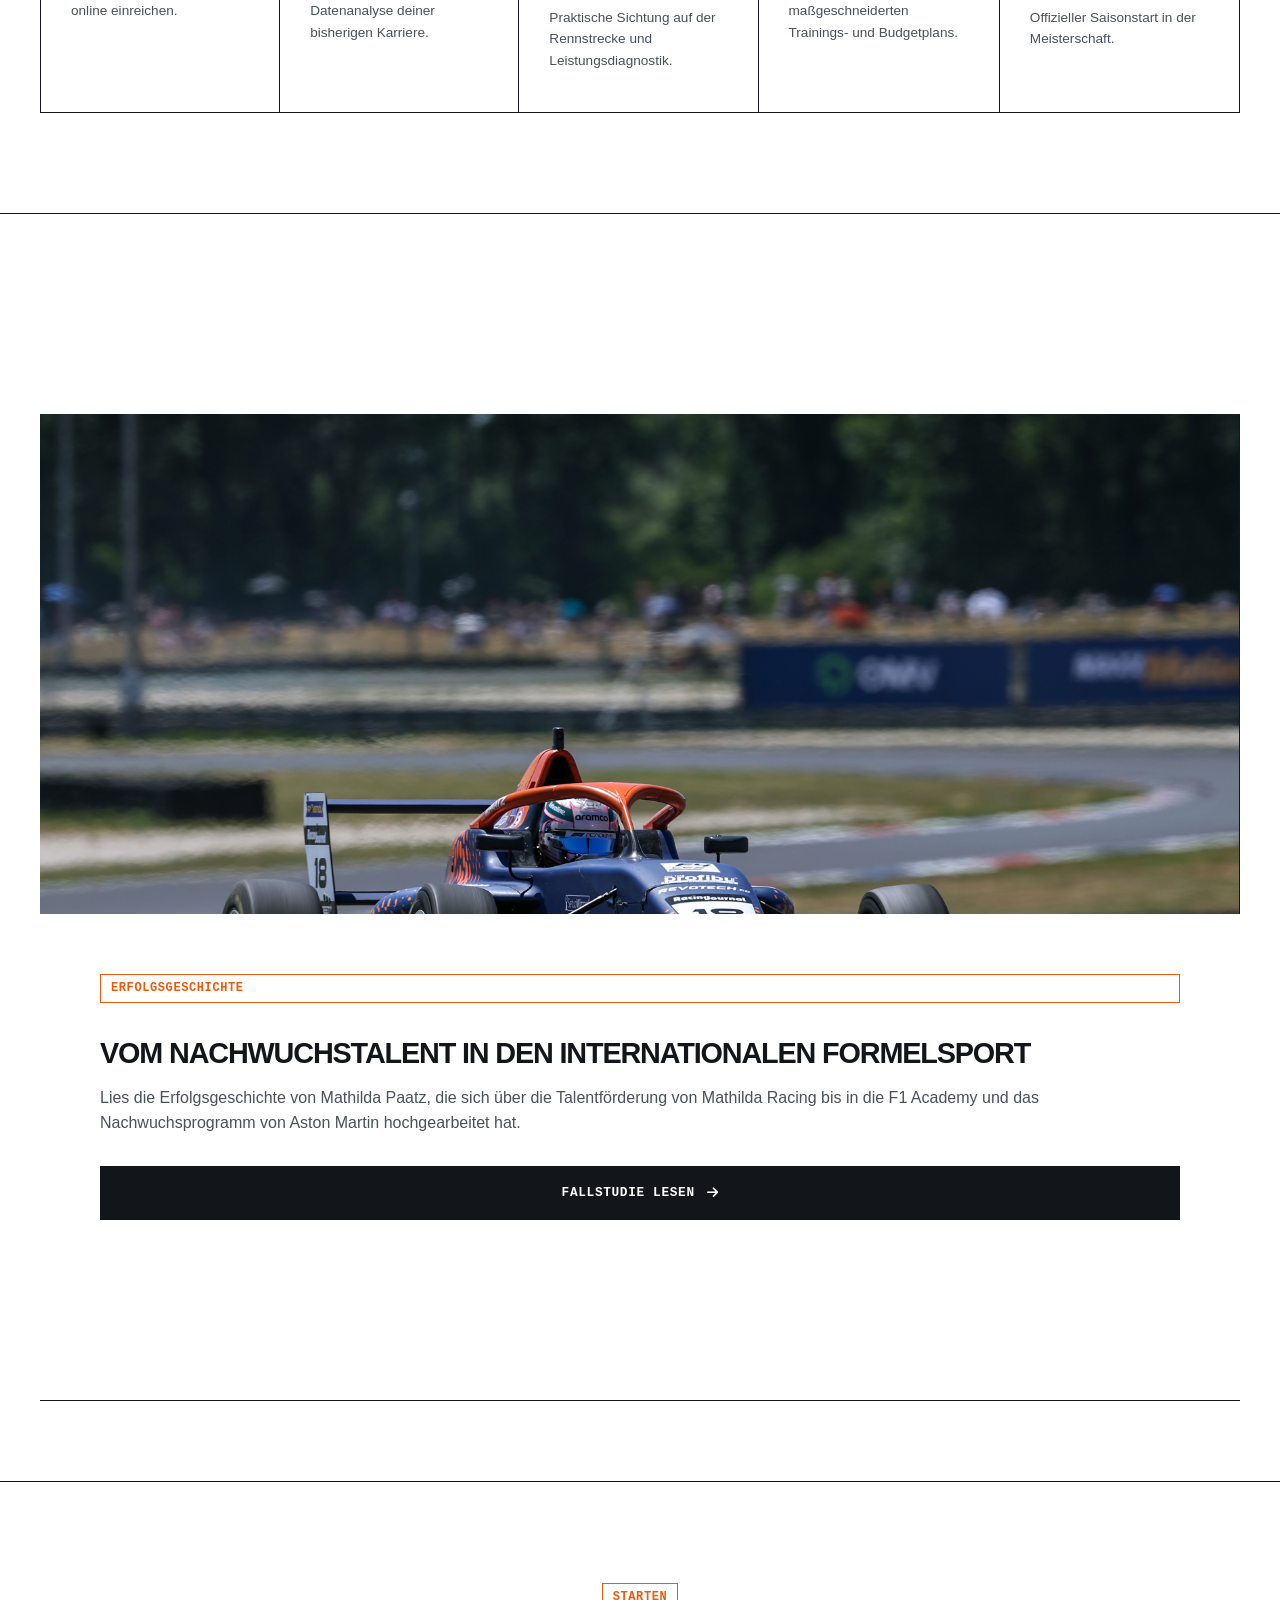
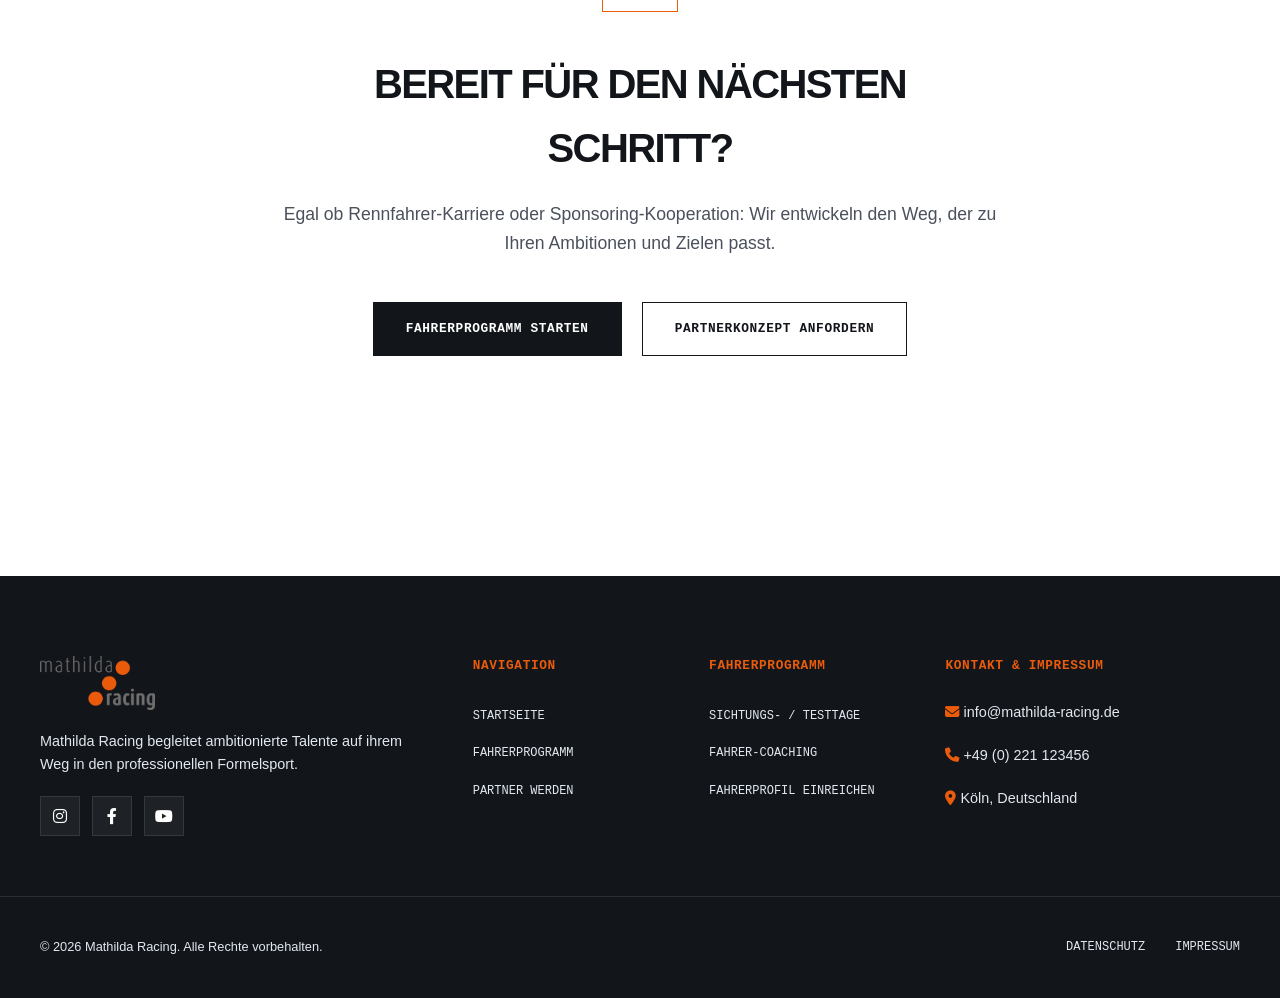
==== commit 5161fb48: "style: remove trust banner statistics section from index.html" ====
--- a/index.html
+++ b/index.html
@@ -99,30 +99,6 @@
           <img src="./downloaded_images/profibu.webp" alt="Profibu Logo">
           <img src="./downloaded_images/stadtwaldpraxis.webp" alt="Stadtwaldpraxis Logo">
           <img src="./downloaded_images/tatuus.webp" alt="Tatuus Logo">
-        </div>
-      </div>
-    </section>
-
-    <!-- TRUST BANNER -->
-    <section class="trust-banner" style="border-bottom: 1px solid var(--border-color); background: var(--bg-primary);">
-      <div class="container">
-        <div class="trust-grid">
-          <div class="trust-item">
-            <span class="trust-number">2026</span>
-            <span class="trust-text" data-i18n="trust-item-1">Saisonstart</span>
-          </div>
-          <div class="trust-item">
-            <span class="trust-number">321 Perform</span>
-            <span class="trust-text" data-i18n="trust-item-2">Partnernetzwerk</span>
-          </div>
-          <div class="trust-item">
-            <span class="trust-number">4 +</span>
-            <span class="trust-text" data-i18n="trust-item-3">Freie Plätze</span>
-          </div>
-          <div class="trust-item">
-            <span class="trust-number">100%</span>
-            <span class="trust-text" data-i18n="trust-item-4">Fokus Nachwuchs</span>
-          </div>
         </div>
       </div>
     </section>
--- a/style.css
+++ b/style.css
@@ -1611,9 +1611,11 @@
     flex-direction: column;
     gap: 12px;
     width: 100%;
+    align-items: center;
   }
   .hero-ctas .btn {
-    width: 100%;
+    width: fit-content;
+    text-align: center;
   }
 
   /* Trust grid -> 1 column */
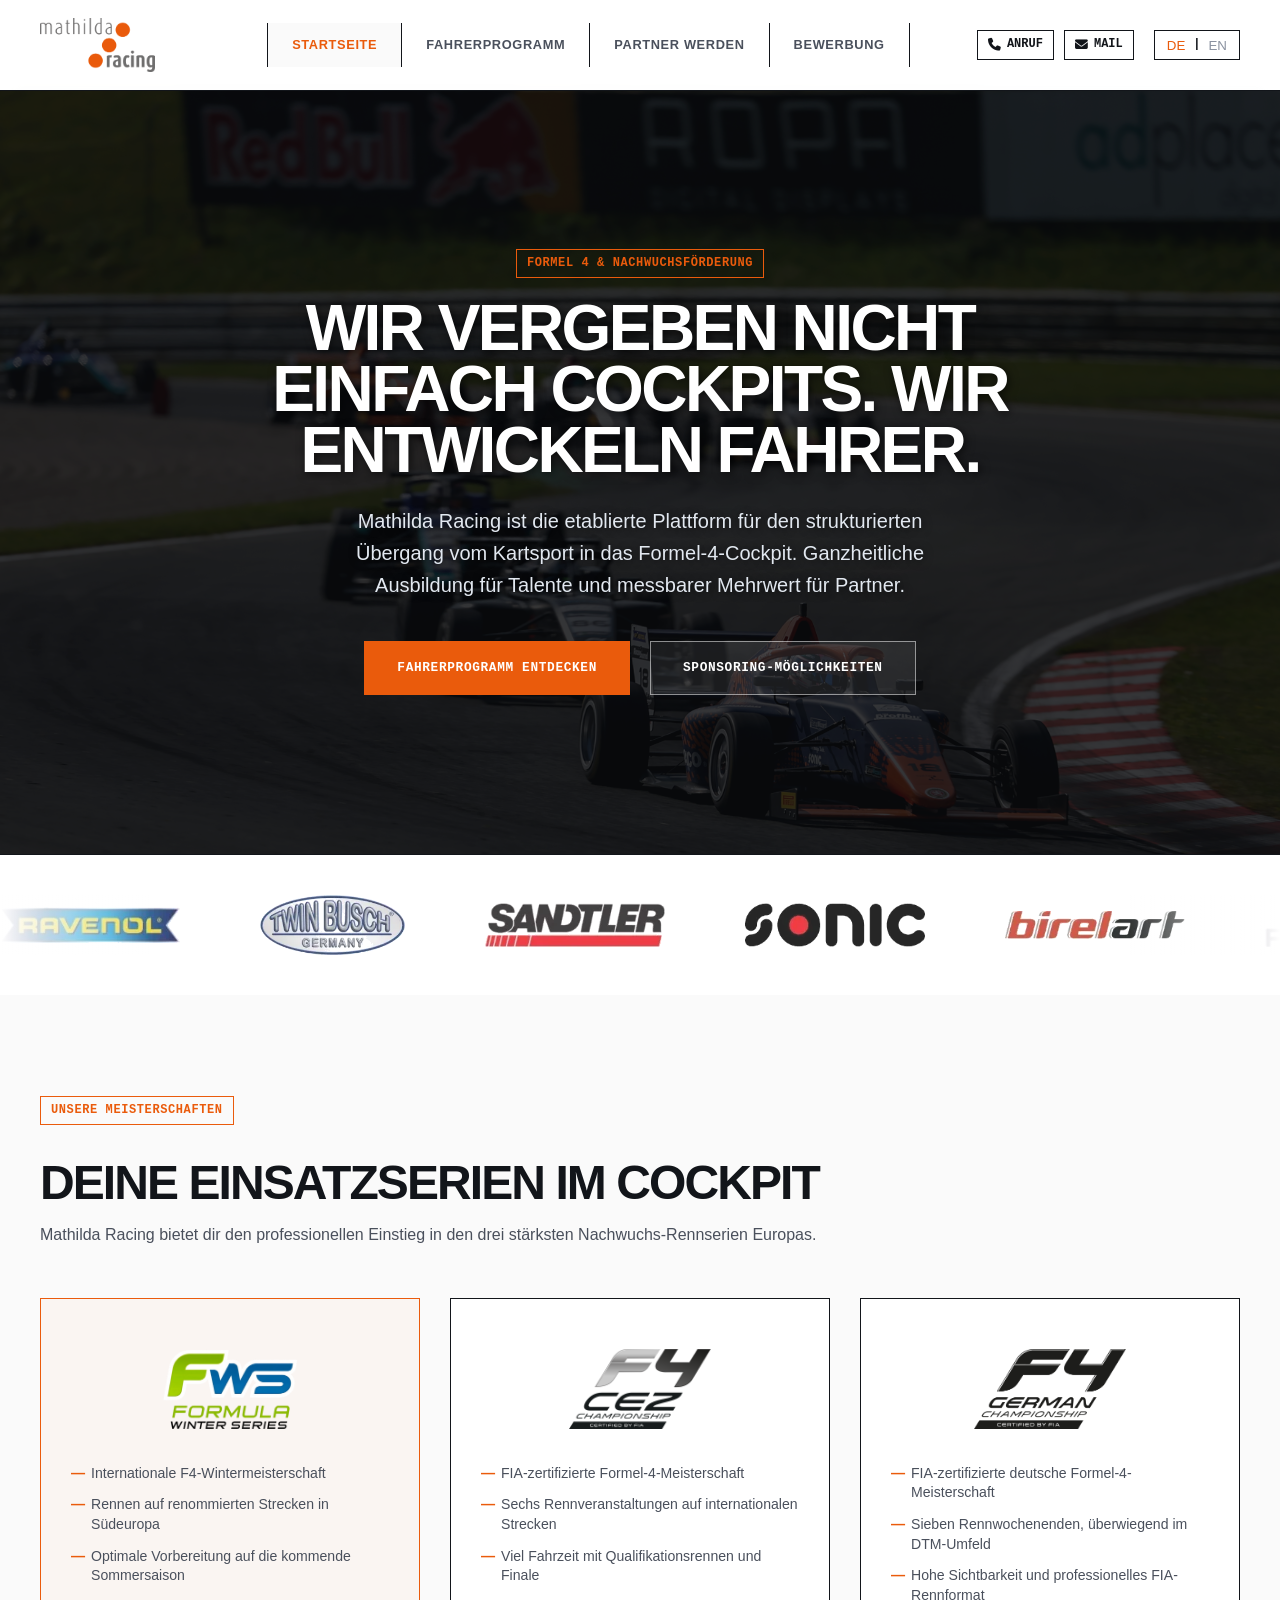
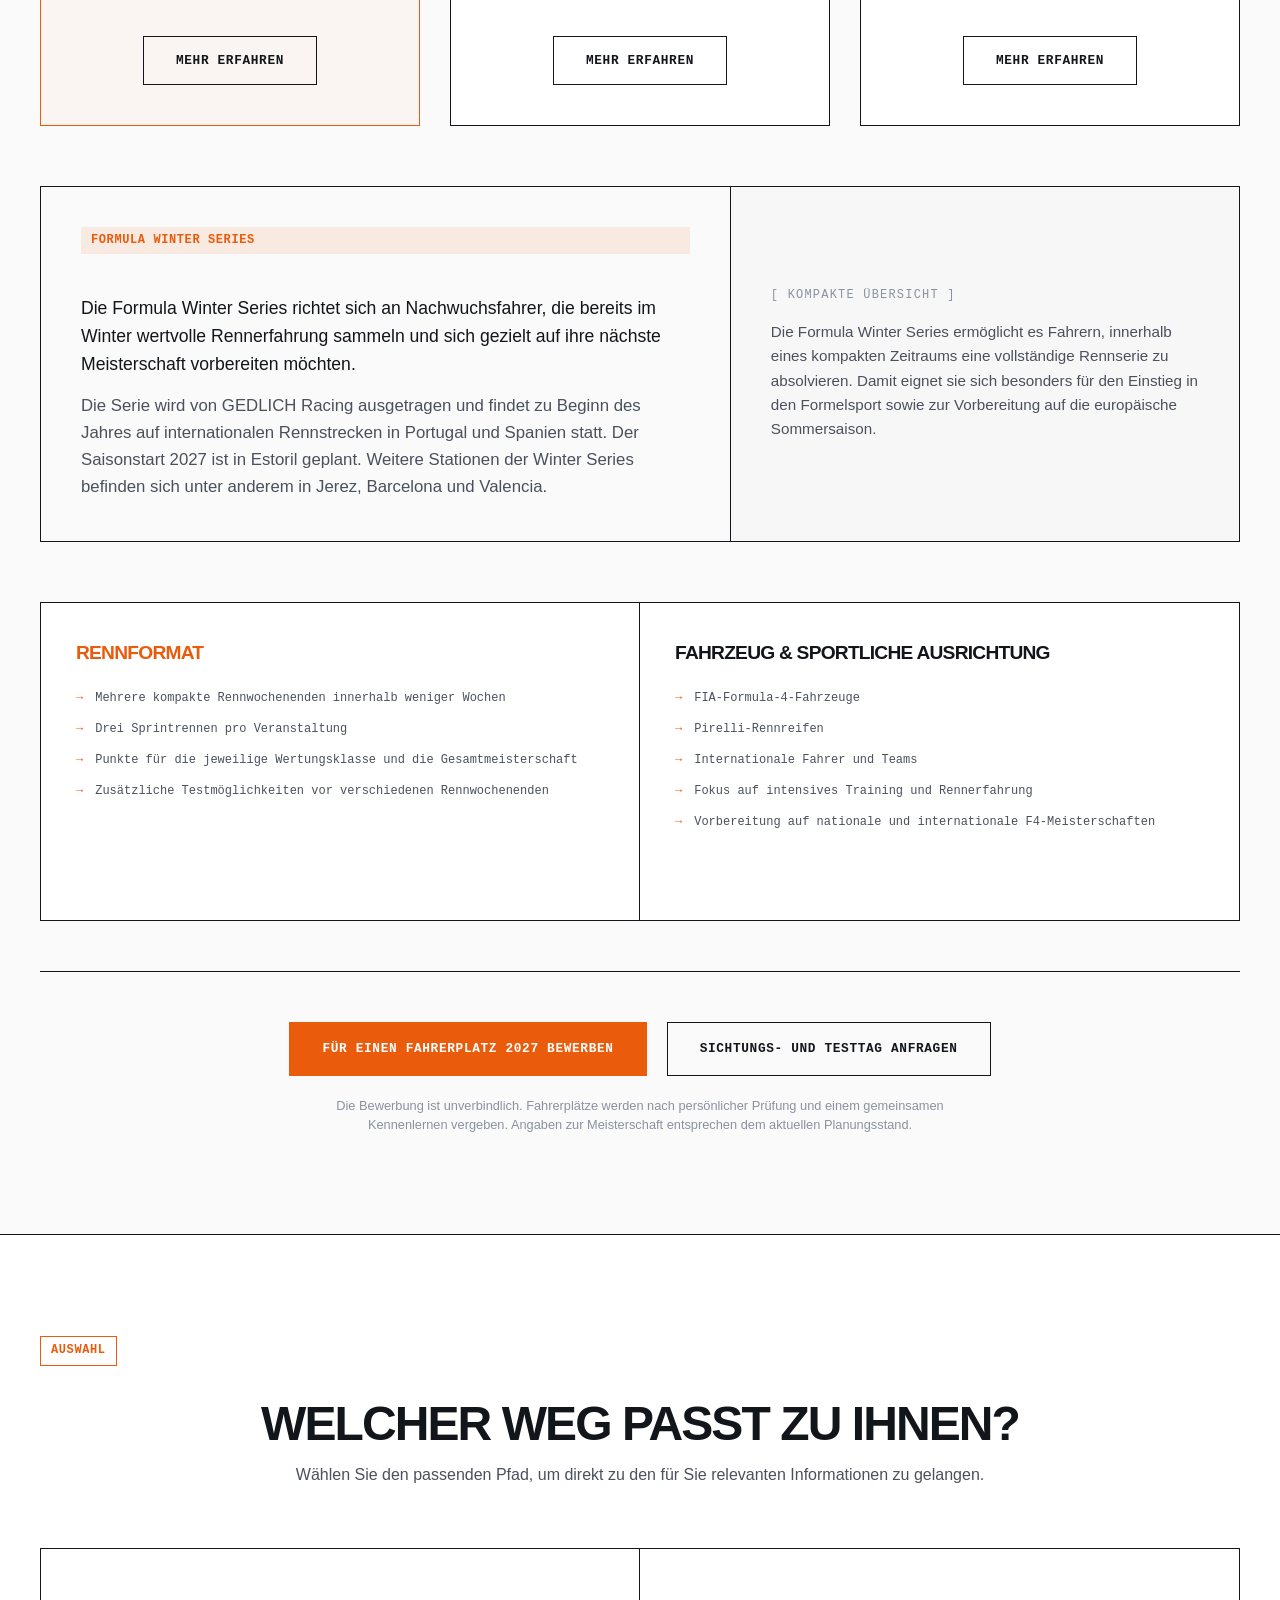
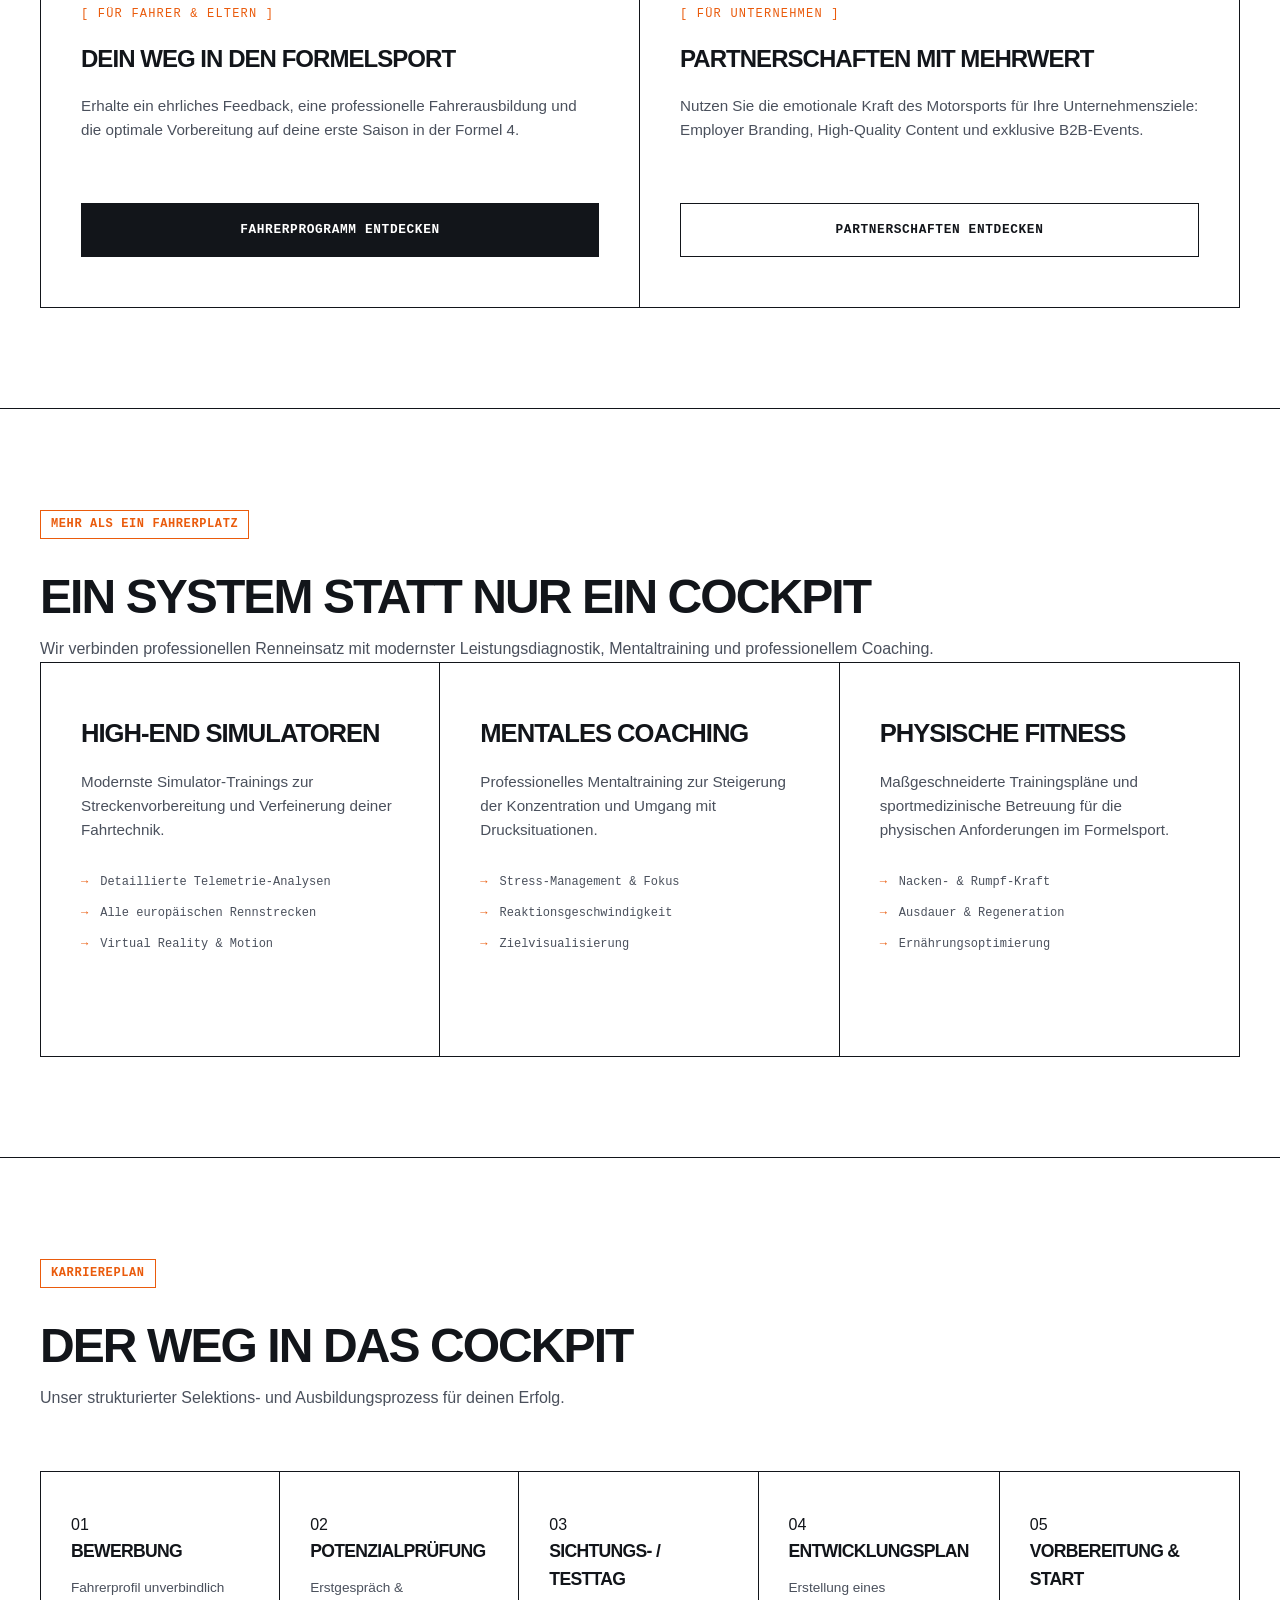
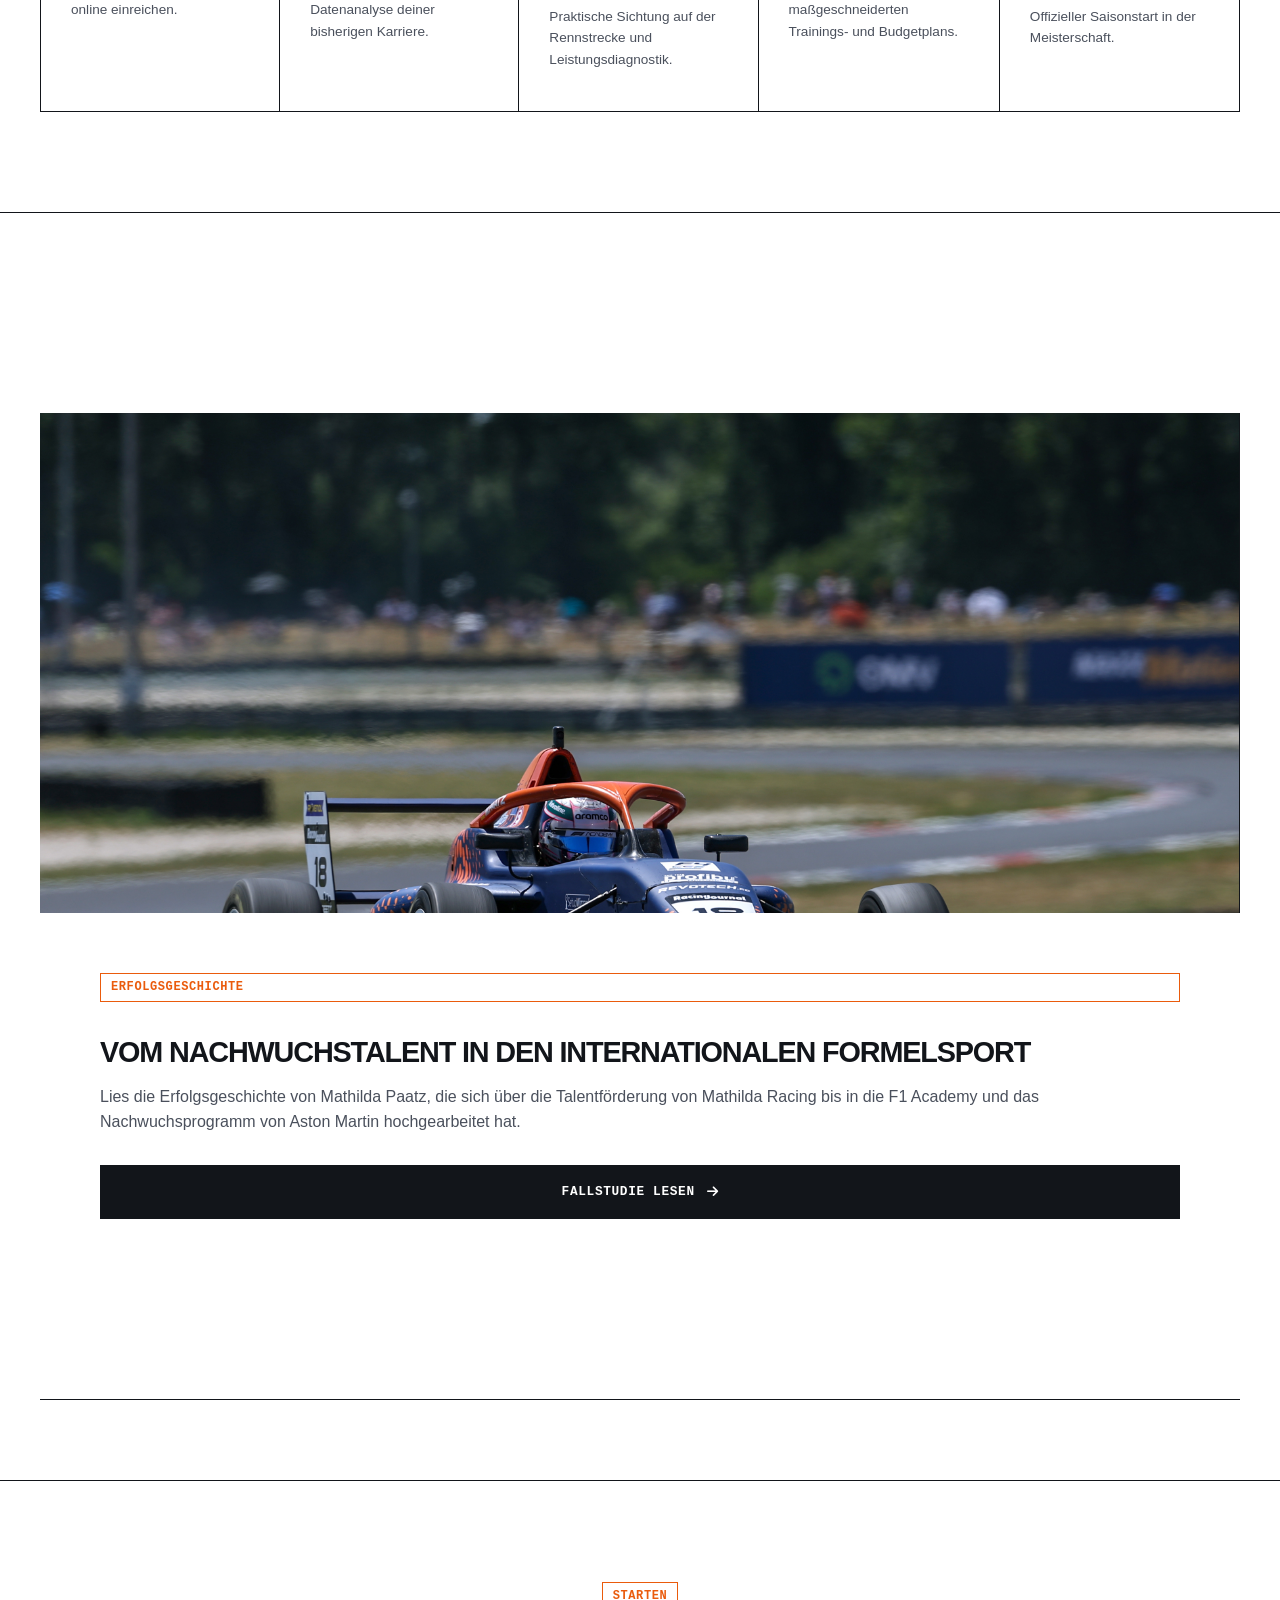
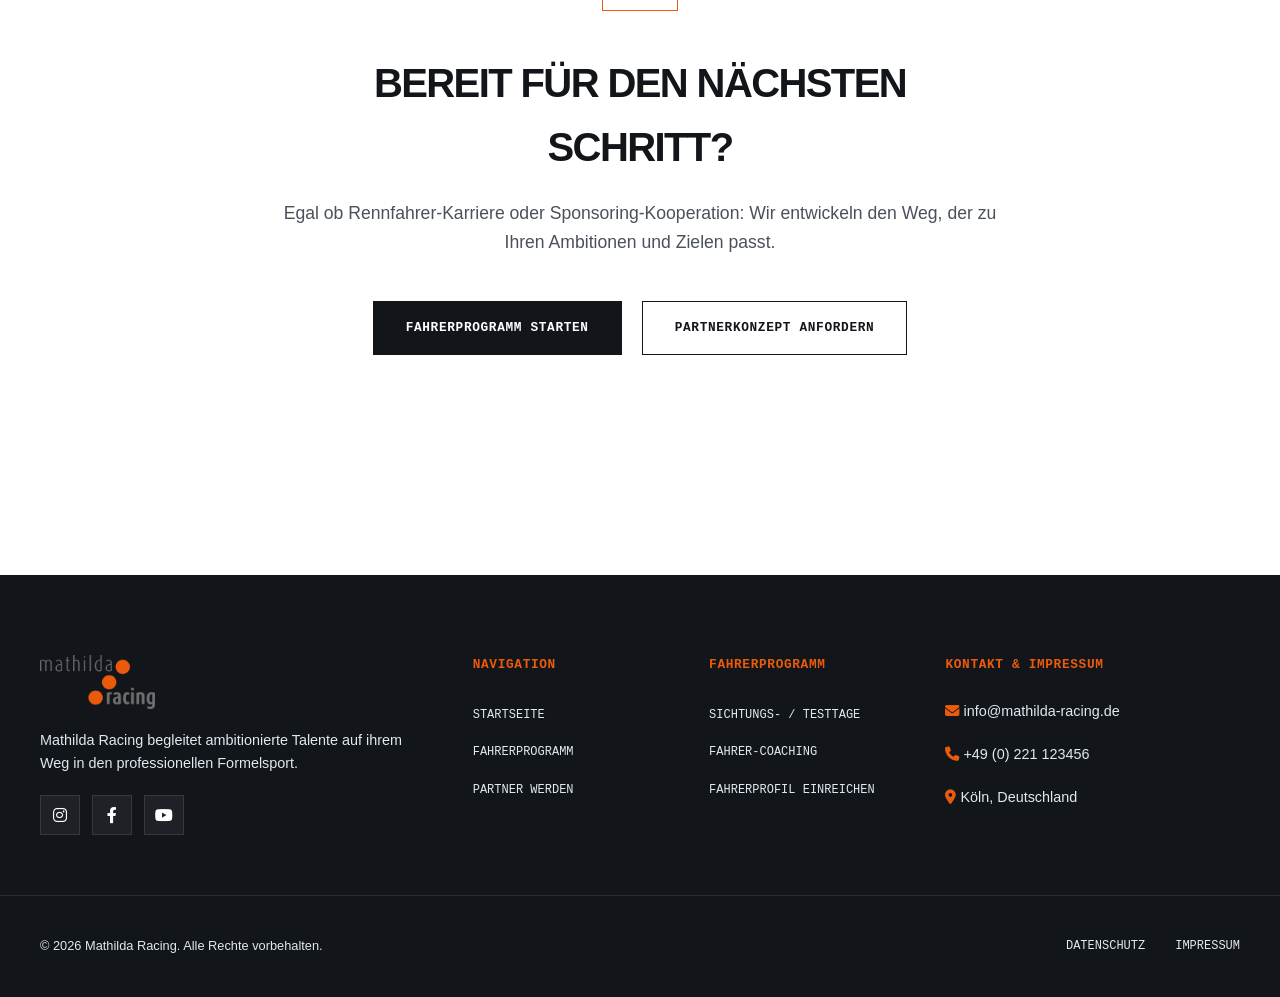
==== commit a2707889: "style: apply cache-busting query parameter to style.css references across all HTML files" ====
--- a/index.html
+++ b/index.html
@@ -6,7 +6,7 @@
   <title>Mathilda Racing | Fahrerentwicklung & Formel 4 Einstieg</title>
   
   <!-- CSS Link -->
-  <link rel="stylesheet" href="style.css">
+  <link rel="stylesheet" href="style.css?v=1.0.1">
   
   <!-- FontAwesome Icons (Local) -->
   <link rel="stylesheet" href="assets/font-awesome/css/all.min.css">
--- a/style.css
+++ b/style.css
@@ -368,12 +368,25 @@
 }
 
 .hero-ctas .btn-secondary {
+  color: var(--text-primary) !important;
+  border: 1px solid var(--border-color) !important;
+  background: transparent !important;
+}
+
+.hero-ctas .btn-secondary:hover {
+  background: var(--border-color) !important;
+  color: #ffffff !important;
+  border-color: var(--border-color) !important;
+}
+
+/* Overrides specifically for the dark Hero background */
+.hero .hero-ctas .btn-secondary {
   color: #ffffff !important;
   border: 1px solid rgba(255, 255, 255, 0.5) !important;
   background: rgba(255, 255, 255, 0.08) !important;
 }
 
-.hero-ctas .btn-secondary:hover {
+.hero .hero-ctas .btn-secondary:hover {
   background: #ffffff !important;
   color: #000000 !important;
   border-color: #ffffff !important;
@@ -1828,7 +1841,6 @@
 
 /* Infinite Sponsor Marquee */
 .sponsor-marquee-section {
-  border-bottom: 1px solid var(--border-color);
   background: rgba(255, 255, 255, 0.01);
   padding: 40px 0;
   overflow: hidden;
@@ -1949,6 +1961,19 @@
   max-height: 80px;
   max-width: 100%;
   object-fit: contain;
+  filter: grayscale(0);
+  opacity: 1;
+  transition: filter 0.3s ease, opacity 0.3s ease;
+}
+
+.series-card.inactive .series-card-logo-wrap img {
+  filter: grayscale(1);
+  opacity: 0.35;
+}
+
+.series-card.active .series-card-logo-wrap img {
+  filter: grayscale(0);
+  opacity: 1;
 }
 
 .series-card-facts {
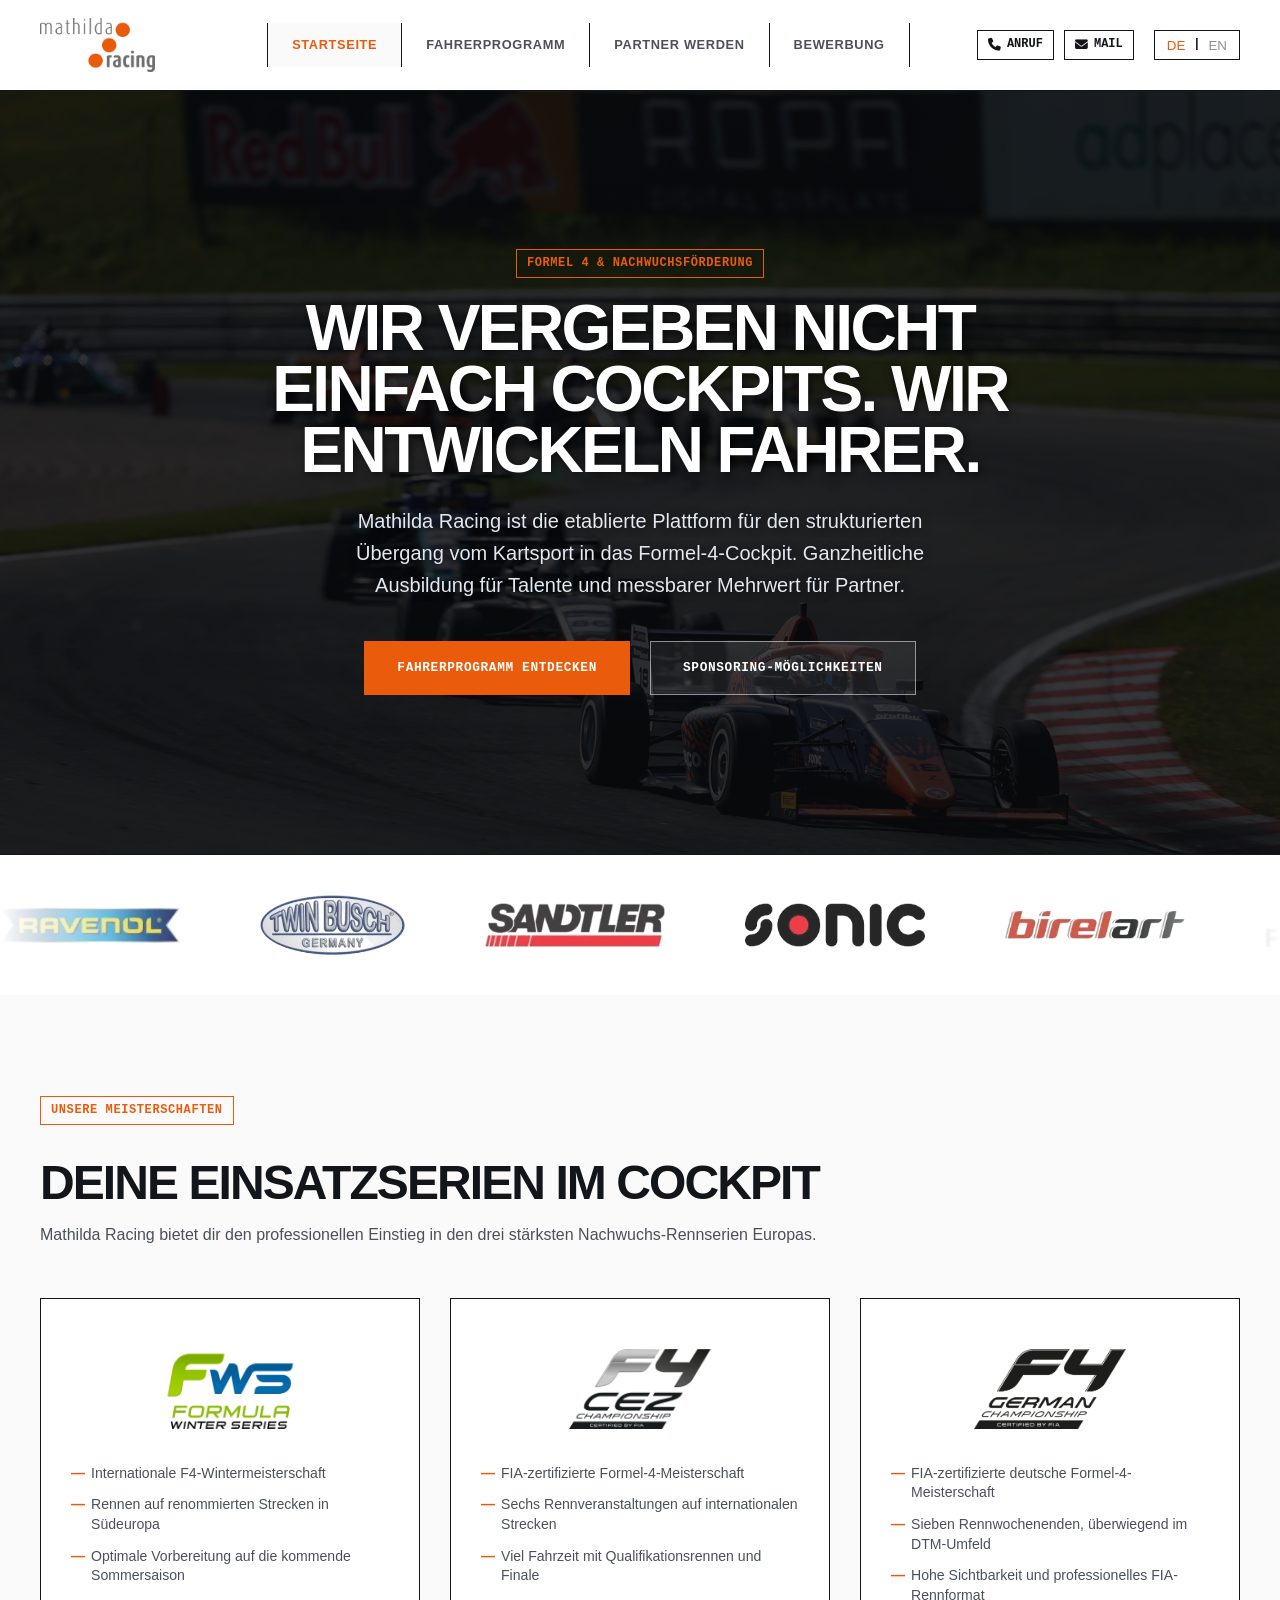
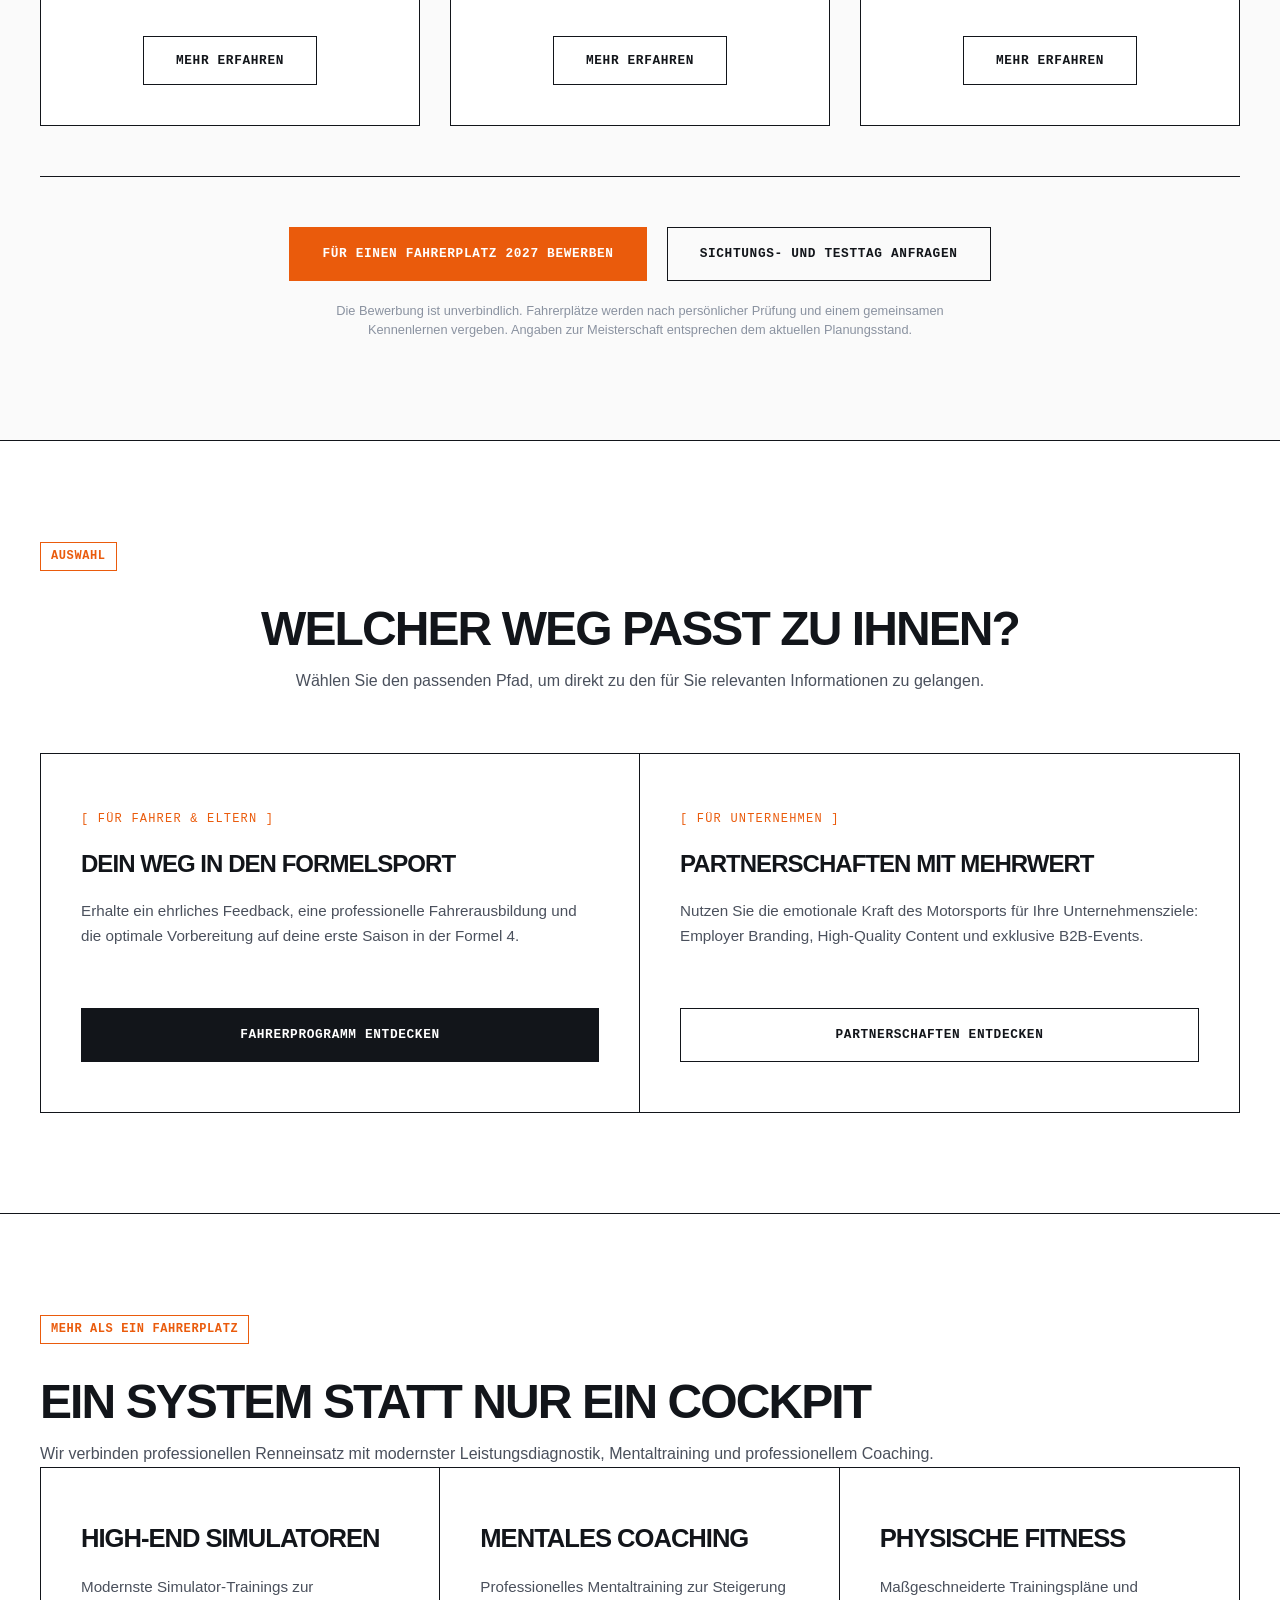
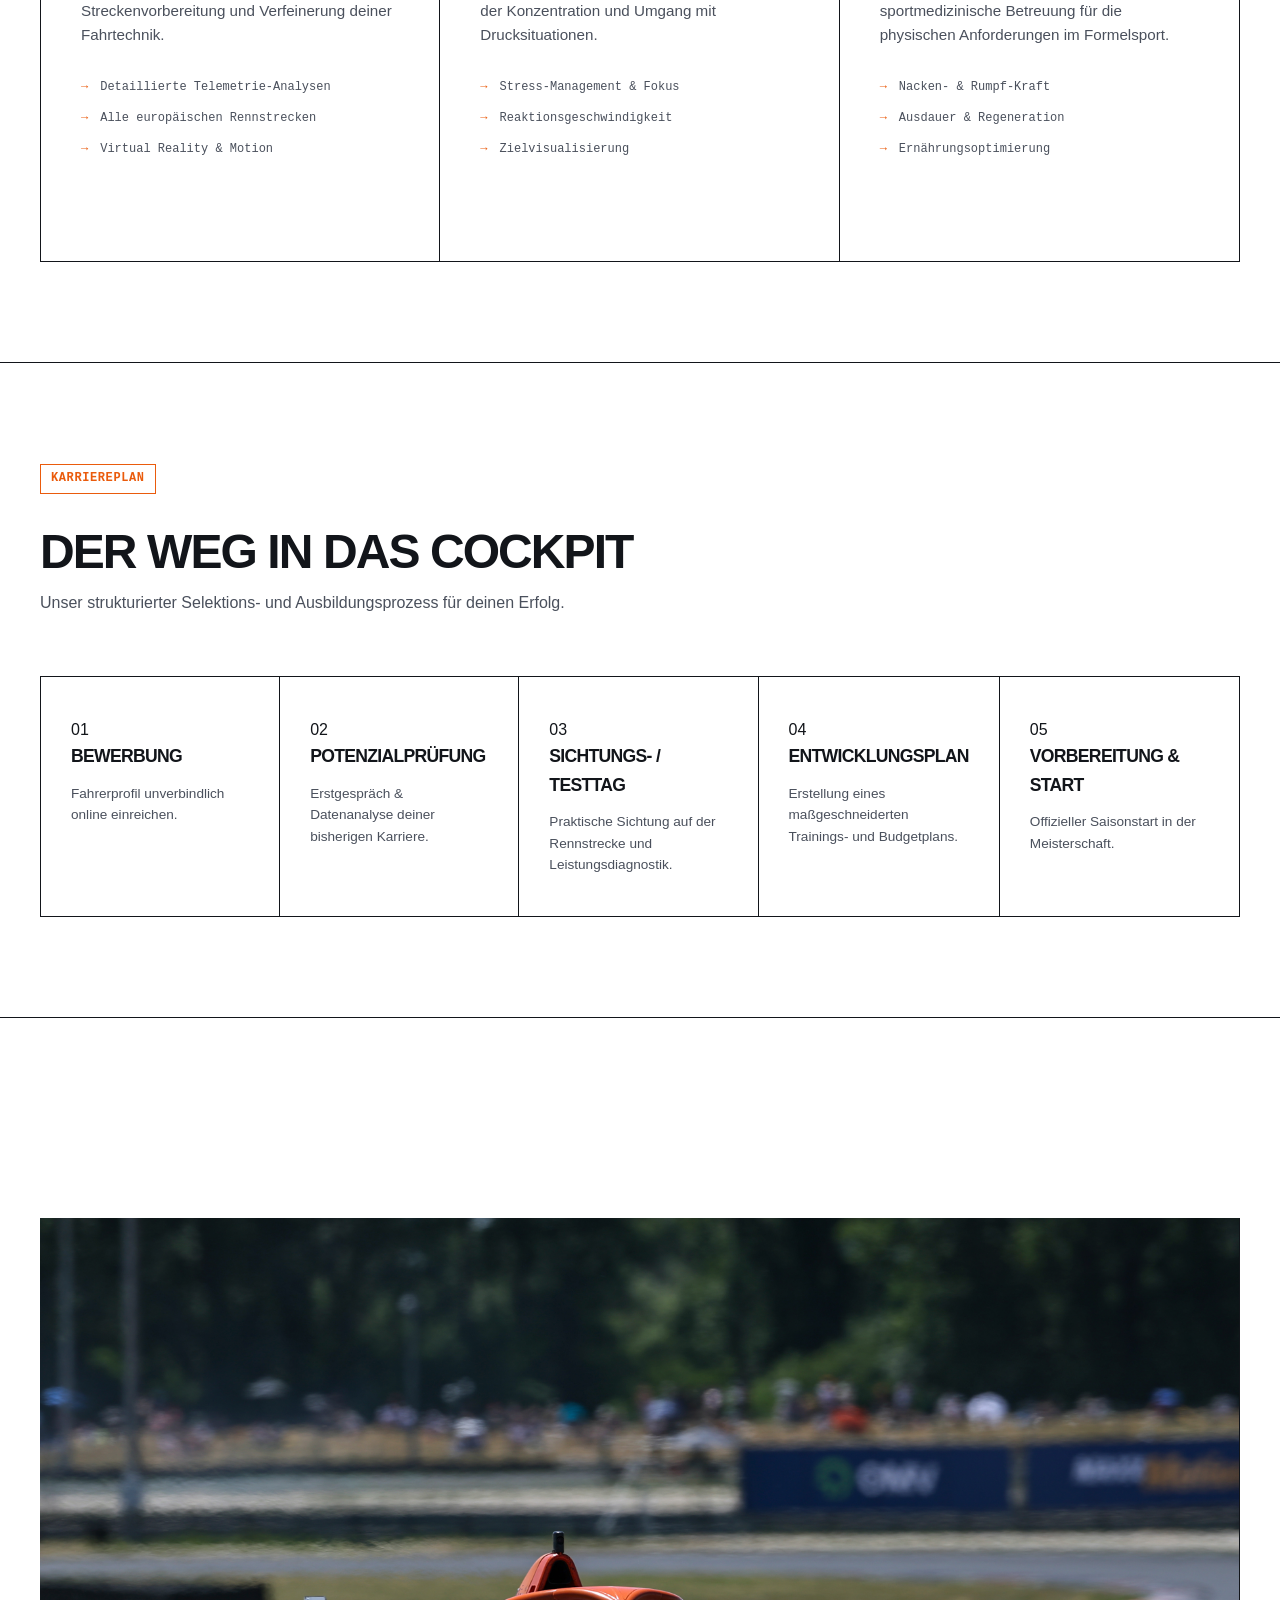
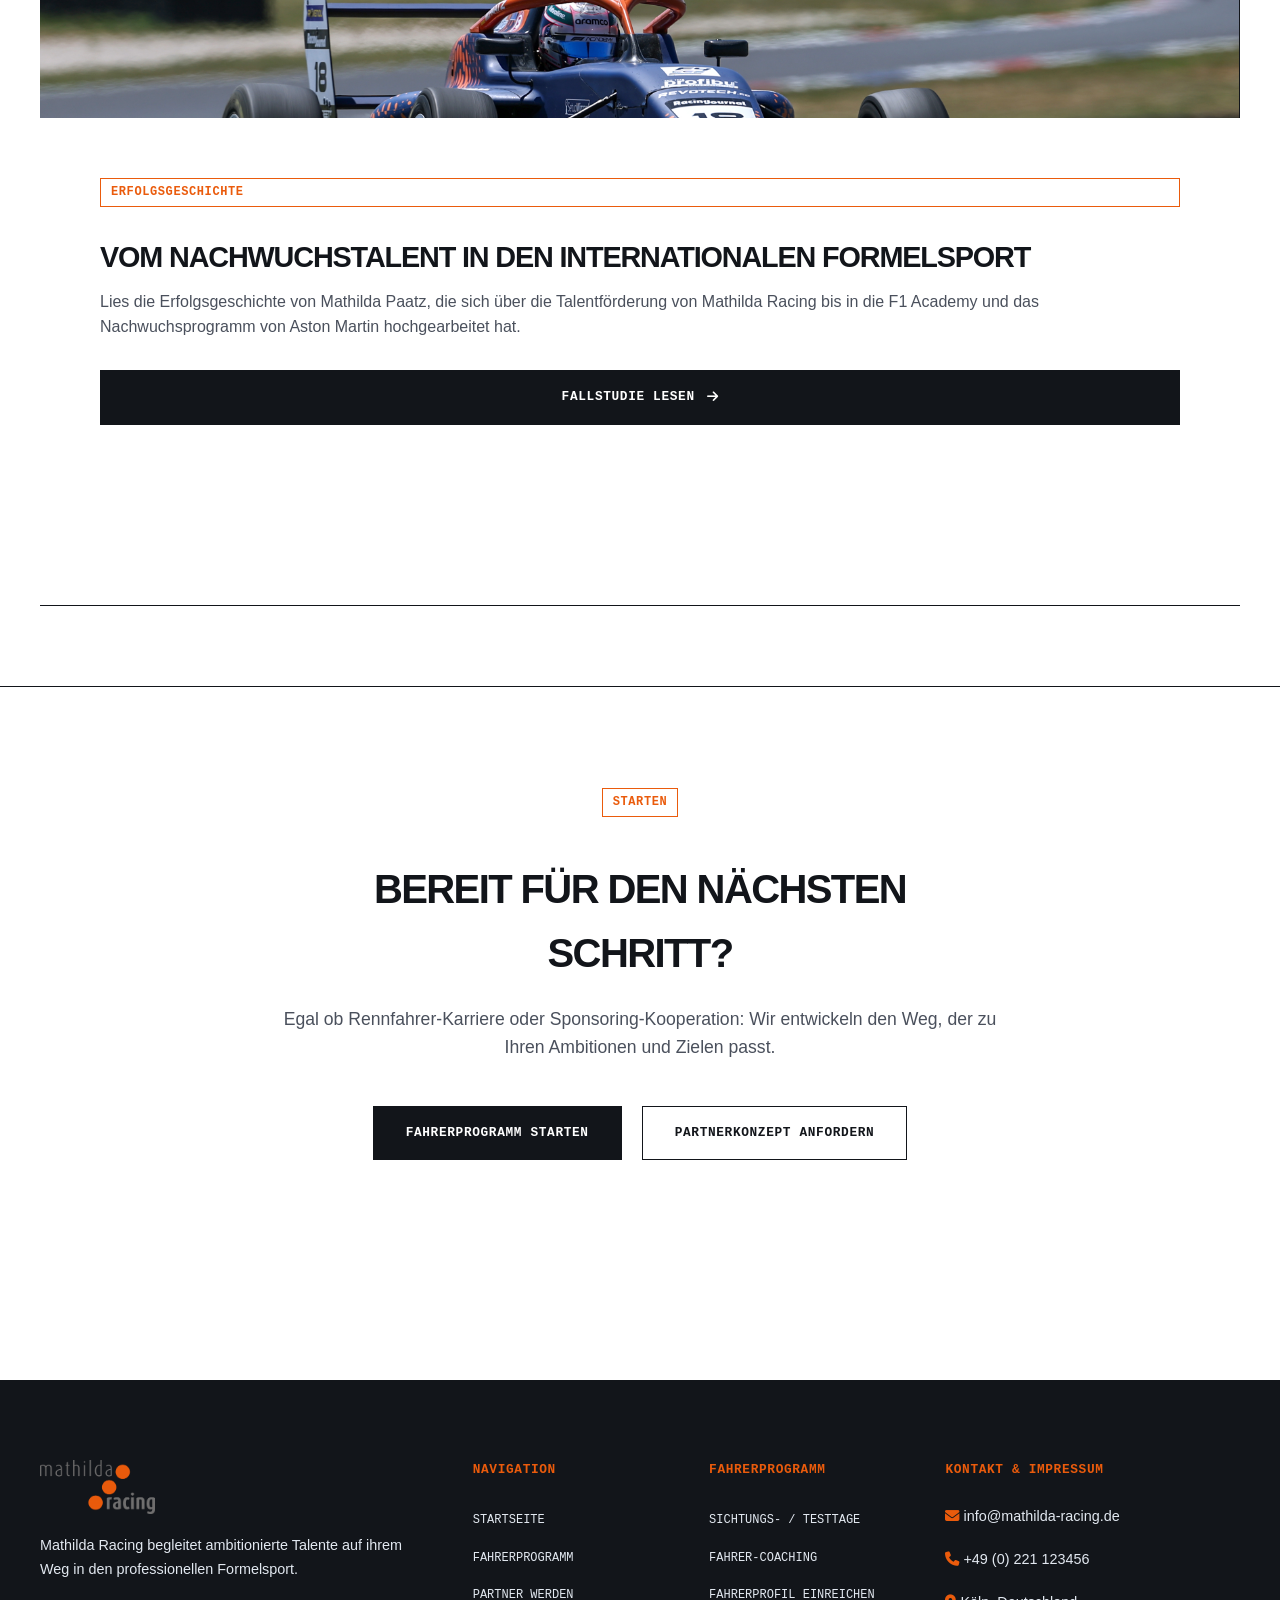
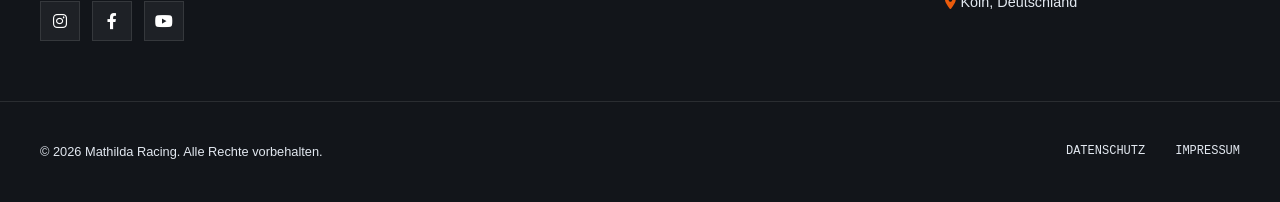
==== commit 8b908f52: "feat: add general contact form and collapse racing series info details by default on startup" ====
--- a/index.html
+++ b/index.html
@@ -113,7 +113,7 @@
         <!-- Tab Selectors Grid -->
         <div class="series-selector-grid" style="margin-top: 50px;">
           <!-- Series 1 Card -->
-          <div class="series-card active" data-series="fws">
+          <div class="series-card" data-series="fws">
             <div class="series-card-logo-wrap">
               <img src="./downloaded_images/600px-Formula_Winter_Series_lightmode.png" alt="Formula Winter Series Logo">
             </div>
@@ -155,7 +155,7 @@
         <!-- Tab Content Blocks -->
         <div class="series-content-wrapper" style="margin-top: 50px;">
           <!-- CONTENT BLOCK 1: FWS -->
-          <div class="series-content-block active" id="content-fws">
+          <div class="series-content-block" id="content-fws">
             <div class="case-study-hero" style="grid-template-columns: 1.15fr 0.85fr;">
               <div class="case-study-text" style="padding: 40px;">
                 <span class="badge" style="background: rgba(234,91,12,0.1); color: var(--accent); border: none;">Formula Winter Series</span>
@@ -492,6 +492,47 @@
       </div>
     </section>
 
+    <!-- GENERAL CONTACT FORM -->
+    <section id="general-contact" class="page-section" style="padding: 100px 0; border-top: 1px solid var(--border-color); background: var(--bg-secondary);">
+      <div class="container" style="max-width: 600px; margin: 0 auto;">
+        <span class="badge" data-i18n="contact-badge">Kontakt</span>
+        <h2 class="section-title" style="text-align: center;" data-i18n="contact-title">Direkter Draht zu uns</h2>
+        <p class="section-subtitle" style="text-align: center; margin-bottom: 40px;" data-i18n="contact-subtitle">Haben Sie Fragen zum Fahrerprogramm oder zu Partnerschaften? Schreiben Sie uns eine Nachricht.</p>
+        
+        <form id="form-general-contact" novalidate style="display: flex; flex-direction: column; gap: 20px;">
+          <!-- Honeypot -->
+          <div style="display: none;">
+            <input type="text" name="website" id="contact-website" tabindex="-1" autocomplete="off">
+          </div>
+          
+          <div class="form-group" style="display: flex; flex-direction: column; gap: 8px;">
+            <label for="contact-name" style="font-family: var(--font-mono); font-size: 0.85rem; font-weight: 700; text-transform: uppercase;" data-i18n="label-contactname">Name *</label>
+            <input type="text" id="contact-name" required placeholder="Vor- und Nachname" style="width: 100%; padding: 12px; background: var(--bg-primary); border: 1px solid var(--border-color); color: var(--text-primary); font-family: inherit; border-radius: 0;">
+          </div>
+          
+          <div class="form-group" style="display: flex; flex-direction: column; gap: 8px;">
+            <label for="contact-email" style="font-family: var(--font-mono); font-size: 0.85rem; font-weight: 700; text-transform: uppercase;" data-i18n="label-email">E-Mail-Adresse *</label>
+            <input type="email" id="contact-email" required placeholder="name@beispiel.de" style="width: 100%; padding: 12px; background: var(--bg-primary); border: 1px solid var(--border-color); color: var(--text-primary); font-family: inherit; border-radius: 0;">
+          </div>
+          
+          <div class="form-group" style="display: flex; flex-direction: column; gap: 8px;">
+            <label for="contact-message" style="font-family: var(--font-mono); font-size: 0.85rem; font-weight: 700; text-transform: uppercase;" data-i18n="label-message">Ihre Nachricht *</label>
+            <textarea id="contact-message" required placeholder="Wie können wir Ihnen helfen?" style="width: 100%; min-height: 150px; padding: 12px; background: var(--bg-primary); border: 1px solid var(--border-color); color: var(--text-primary); font-family: inherit; resize: vertical; border-radius: 0;"></textarea>
+          </div>
+          
+          <p style="font-size: 0.85rem; color: var(--text-secondary); line-height: 1.5; margin-top: 5px;" data-i18n="legal-form-note">
+            Wir verarbeiten Ihre Angaben ausschließlich zur Bearbeitung Ihrer Anfrage. Weitere Informationen finden Sie in unserer <a href="datenschutz.html" target="_blank" style="color: var(--accent); text-decoration: underline;">Datenschutzerklärung</a>.
+          </p>
+          
+          <div style="display: flex; justify-content: center; margin-top: 15px;">
+            <button type="submit" class="btn btn-primary" data-i18n="btn-submit-general">Nachricht senden</button>
+          </div>
+          
+          <div id="general-contact-feedback" class="form-feedback" style="display: none; margin-top: 20px; padding: 20px; text-align: center;"></div>
+        </form>
+      </div>
+    </section>
+
   </main>
 
   <!-- FOOTER -->
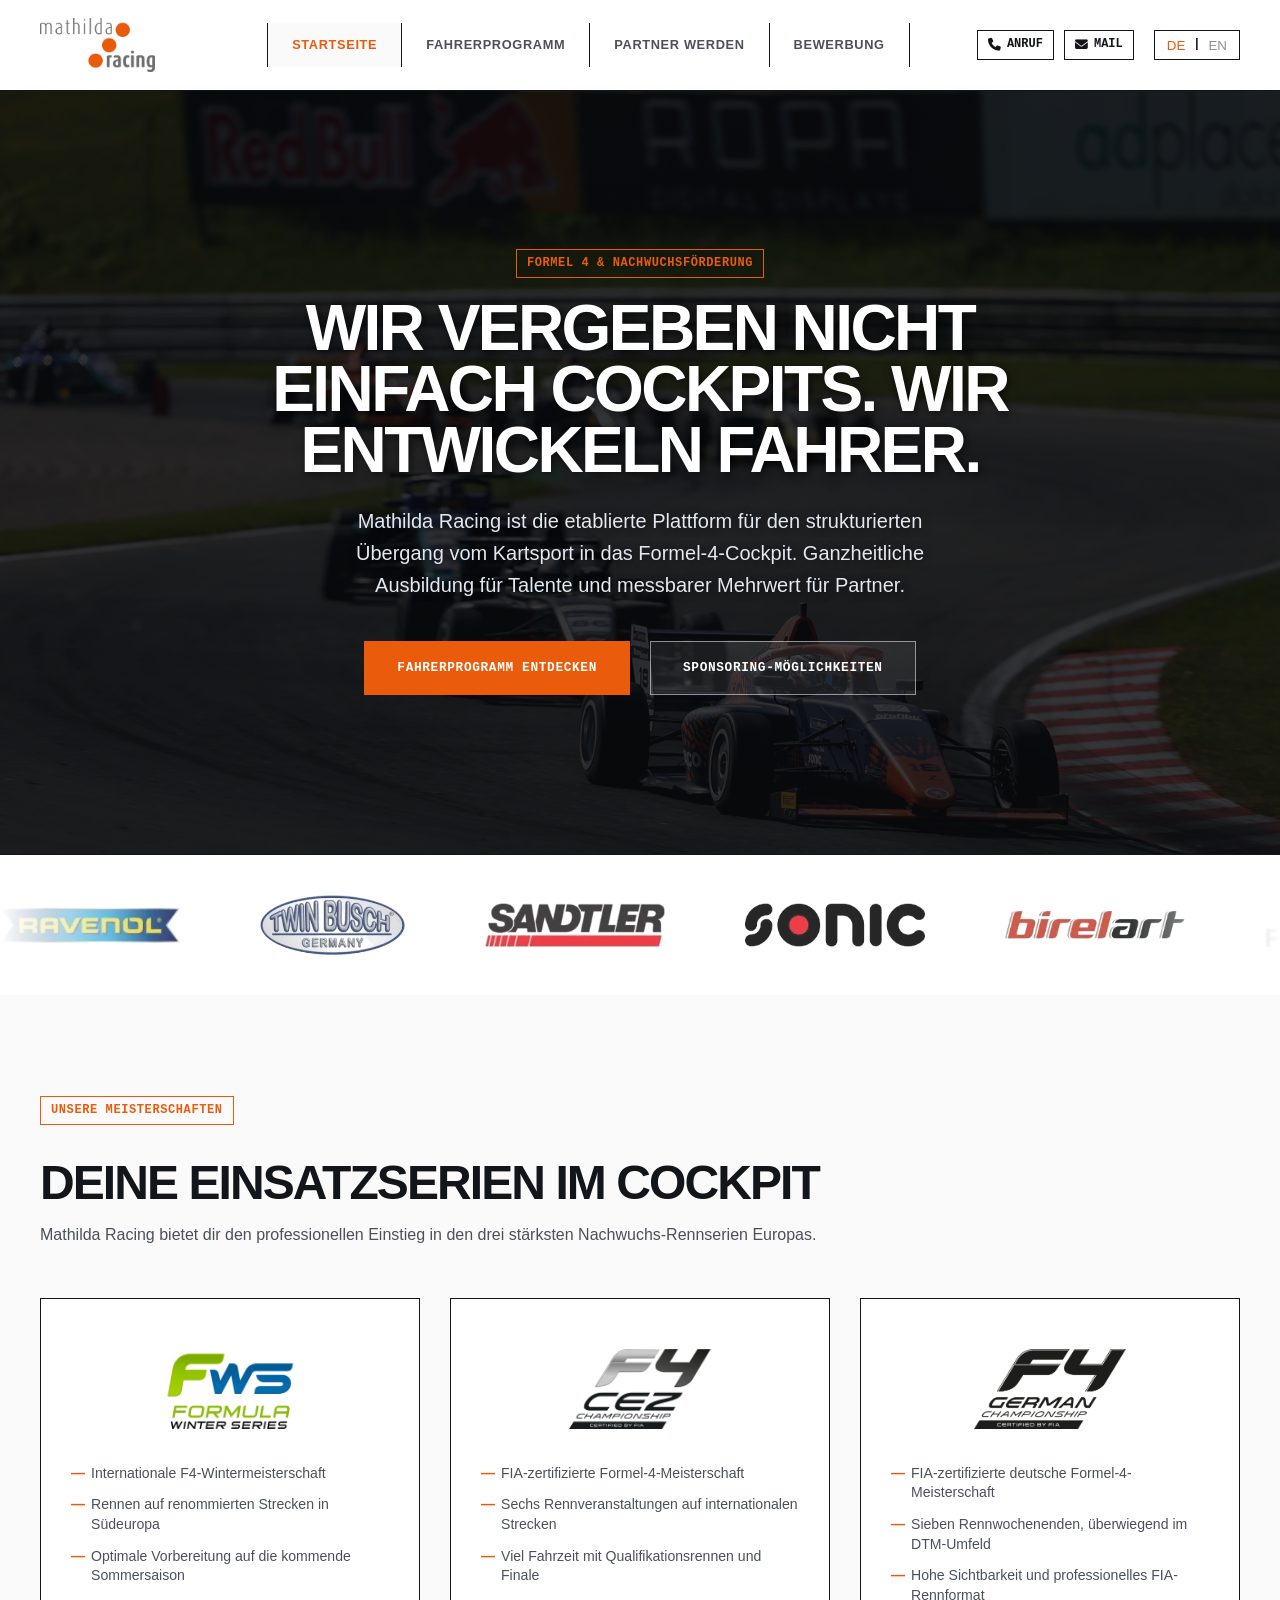
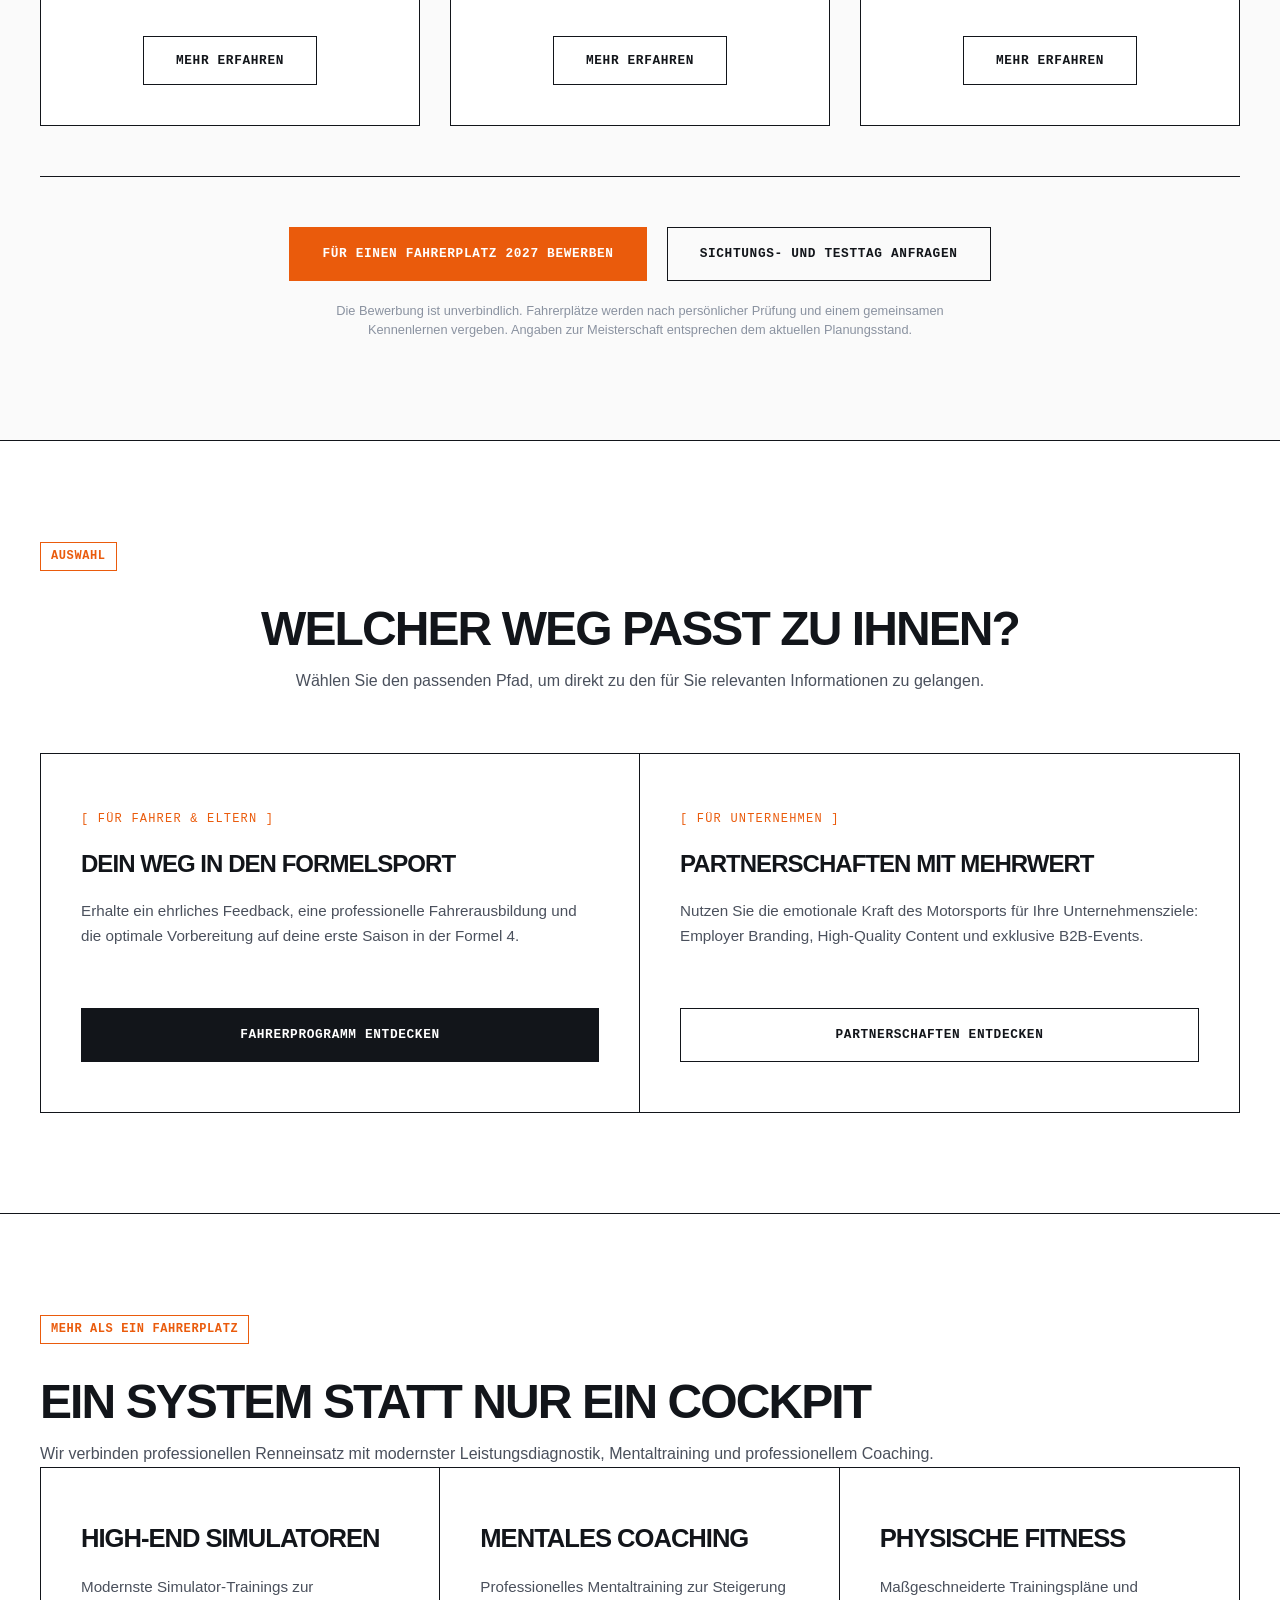
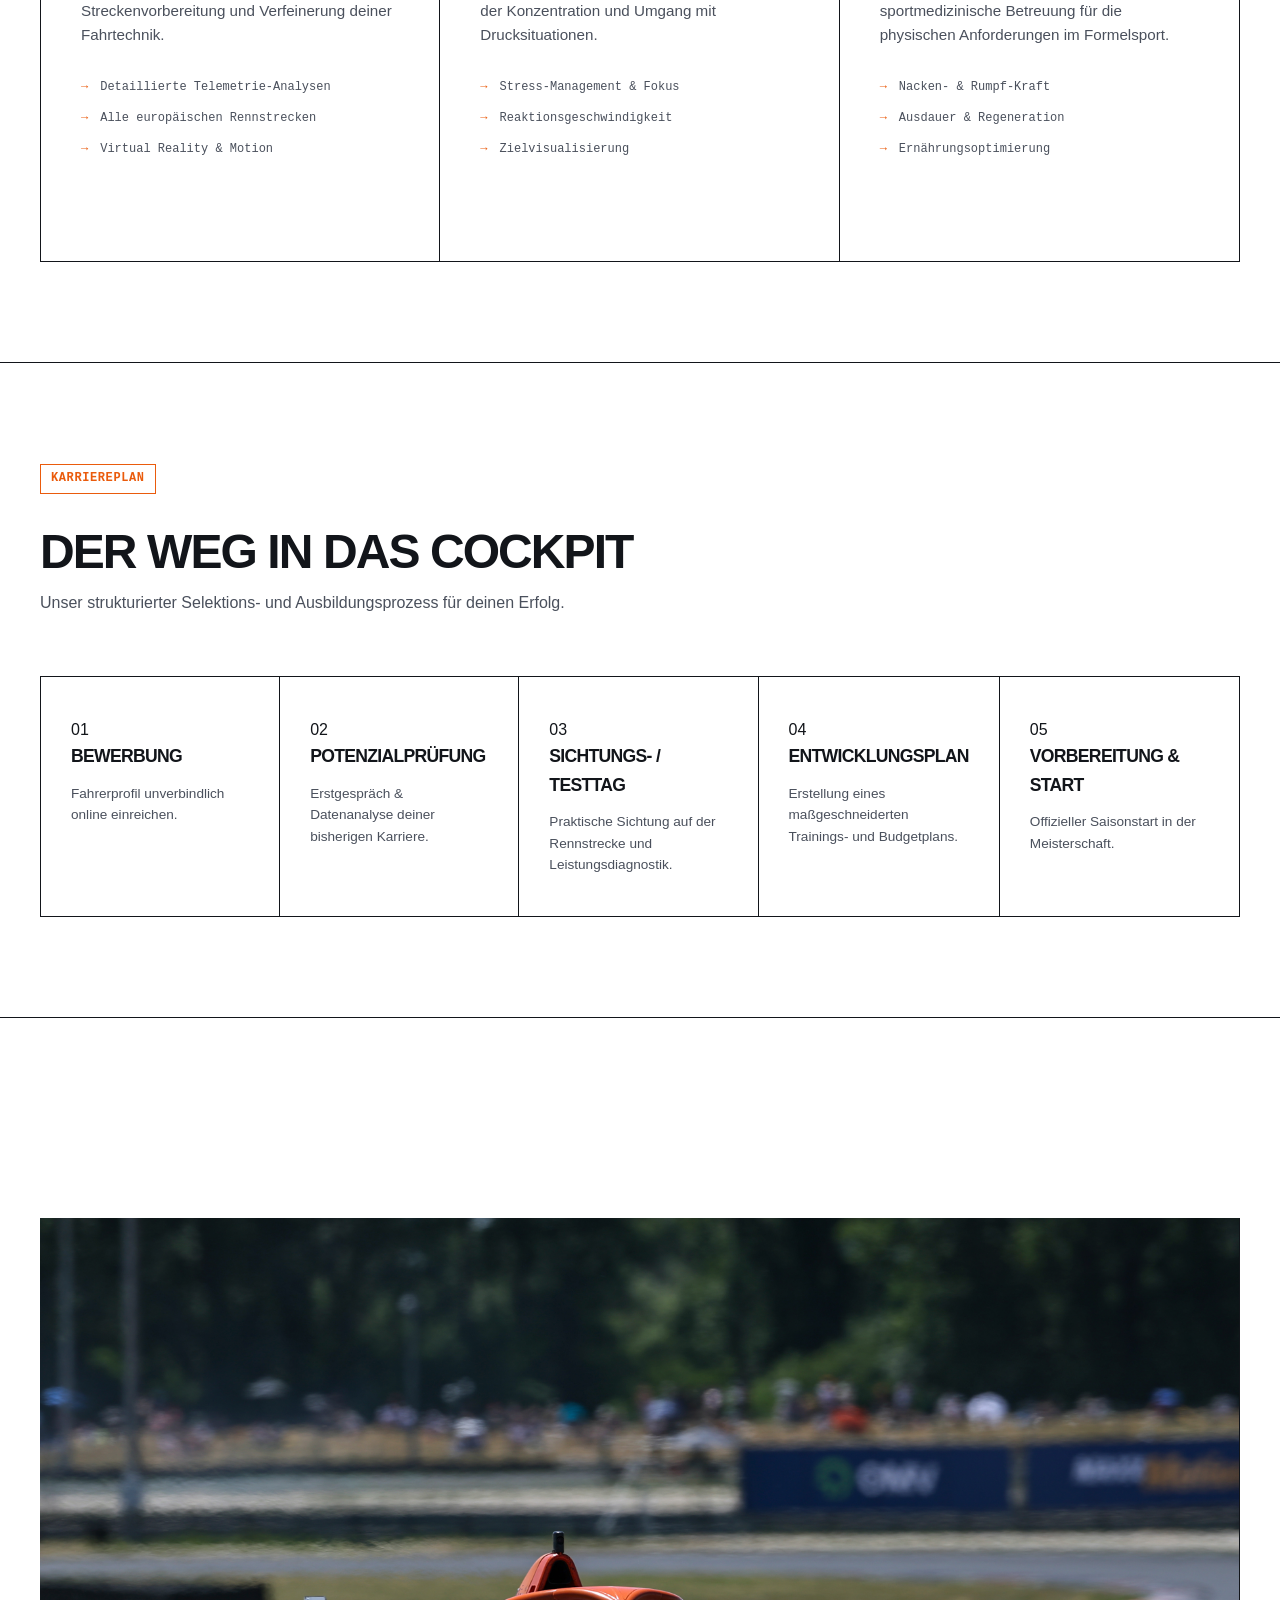
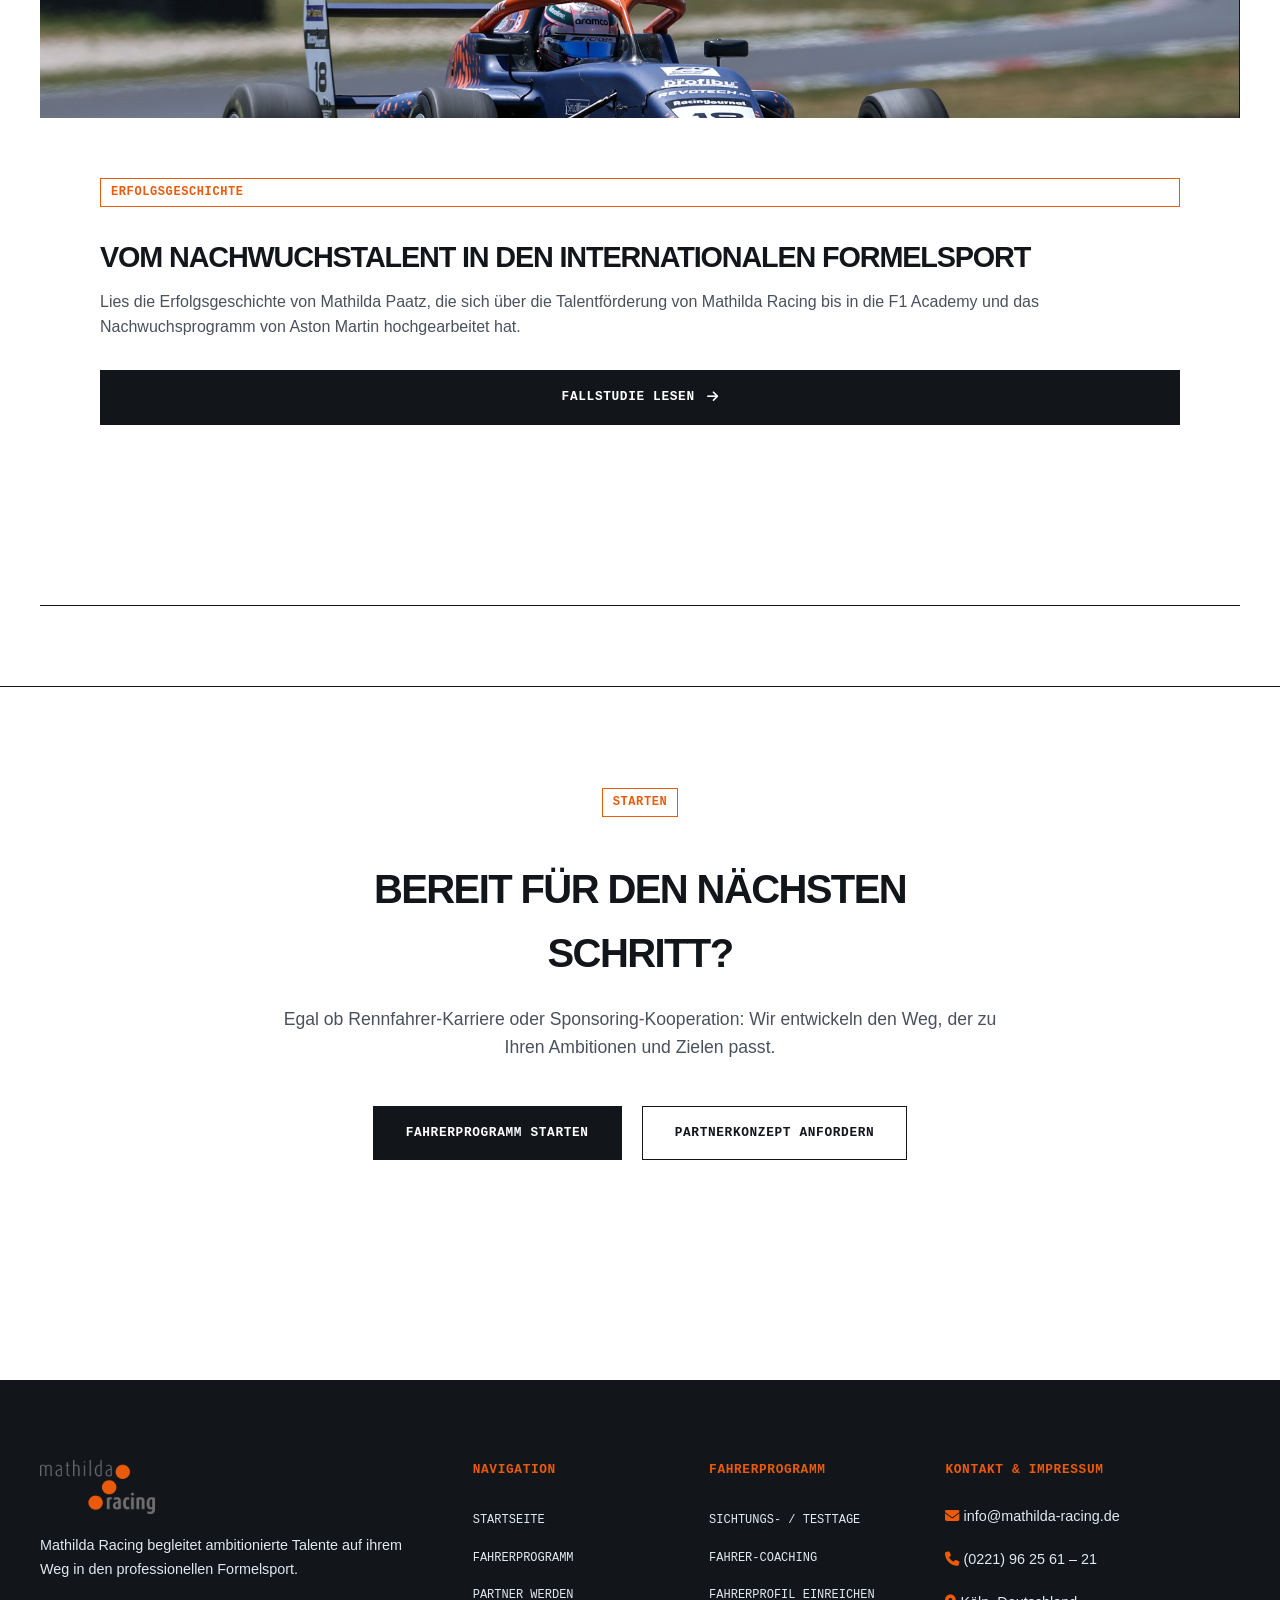
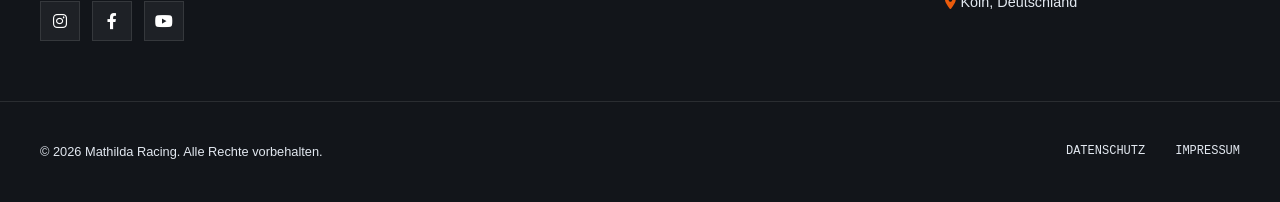
==== commit f847d43c: "feat: turn all phone numbers and emails into clickable links everywhere using real office contact de" ====
--- a/index.html
+++ b/index.html
@@ -30,7 +30,7 @@
       </nav>
 
       <div class="header-contact">
-        <a href="tel:+49221123456" class="contact-btn"><i class="fas fa-phone"></i> <span>Anruf</span></a>
+        <a href="tel:+4922196256121" class="contact-btn"><i class="fas fa-phone"></i> <span>Anruf</span></a>
         <a href="mailto:info@mathilda-racing.de" class="contact-btn"><i class="fas fa-envelope"></i> <span>Mail</span></a>
       </div>
 
@@ -570,8 +570,8 @@
 
       <div class="footer-col">
         <h4>Kontakt & Impressum</h4>
-        <p><i class="fas fa-envelope text-accent"></i> info@mathilda-racing.de</p>
-        <p><i class="fas fa-phone text-accent"></i> +49 (0) 221 123456</p>
+        <p><i class="fas fa-envelope text-accent"></i> <a href="mailto:info@mathilda-racing.de">info@mathilda-racing.de</a></p>
+        <p><i class="fas fa-phone text-accent"></i> <a href="tel:+4922196256121">(0221) 96 25 61 – 21</a></p>
         <p><i class="fas fa-location-dot text-accent"></i> Köln, Deutschland</p>
       </div>
     </div>
--- a/style.css
+++ b/style.css
@@ -1298,6 +1298,16 @@
   color: var(--border-muted);
 }
 
+.footer-col p a {
+  color: inherit;
+  text-decoration: none;
+  transition: var(--transition);
+}
+
+.footer-col p a:hover {
+  color: var(--accent);
+}
+
 .footer-links {
   list-style: none;
 }
@@ -1540,7 +1550,24 @@
   .case-study-hero,
   .teaser-box,
   .partner-pitch {
-    grid-template-columns: 1fr;
+    grid-template-columns: 1fr !important;
+  }
+  .case-study-hero > div:nth-child(2) {
+    border-left: none !important;
+    border-top: 1px solid var(--border-color) !important;
+  }
+  .grid-3-col,
+  .grid-2-col {
+    grid-template-columns: 1fr !important;
+  }
+  .grid-3-col .card,
+  .grid-2-col .card {
+    border-right: none !important;
+    border-bottom: 1px solid var(--border-color) !important;
+  }
+  .grid-3-col .card:last-child,
+  .grid-2-col .card:last-child {
+    border-bottom: none !important;
   }
   .case-study-media img,
   .teaser-image,
@@ -2058,4 +2085,27 @@
   .series-card.inactive {
     opacity: 0.5; /* Keep slightly more visible on mobile for visual clues */
   }
-}
+
+  /* Compact mobile section paddings to avoid excessive scrolling and whitespace */
+  .page-section {
+    padding: 60px 0 !important;
+  }
+  .offering-section {
+    padding: 60px 0 !important;
+  }
+  .segmentation-section {
+    padding: 60px 0 !important;
+  }
+  .closing-section {
+    padding: 60px 0 !important;
+  }
+  #general-contact {
+    padding: 60px 0 !important;
+  }
+  #racing-series {
+    padding: 60px 0 !important;
+  }
+  .timeline-section {
+    padding: 60px 0 !important;
+  }
+}
